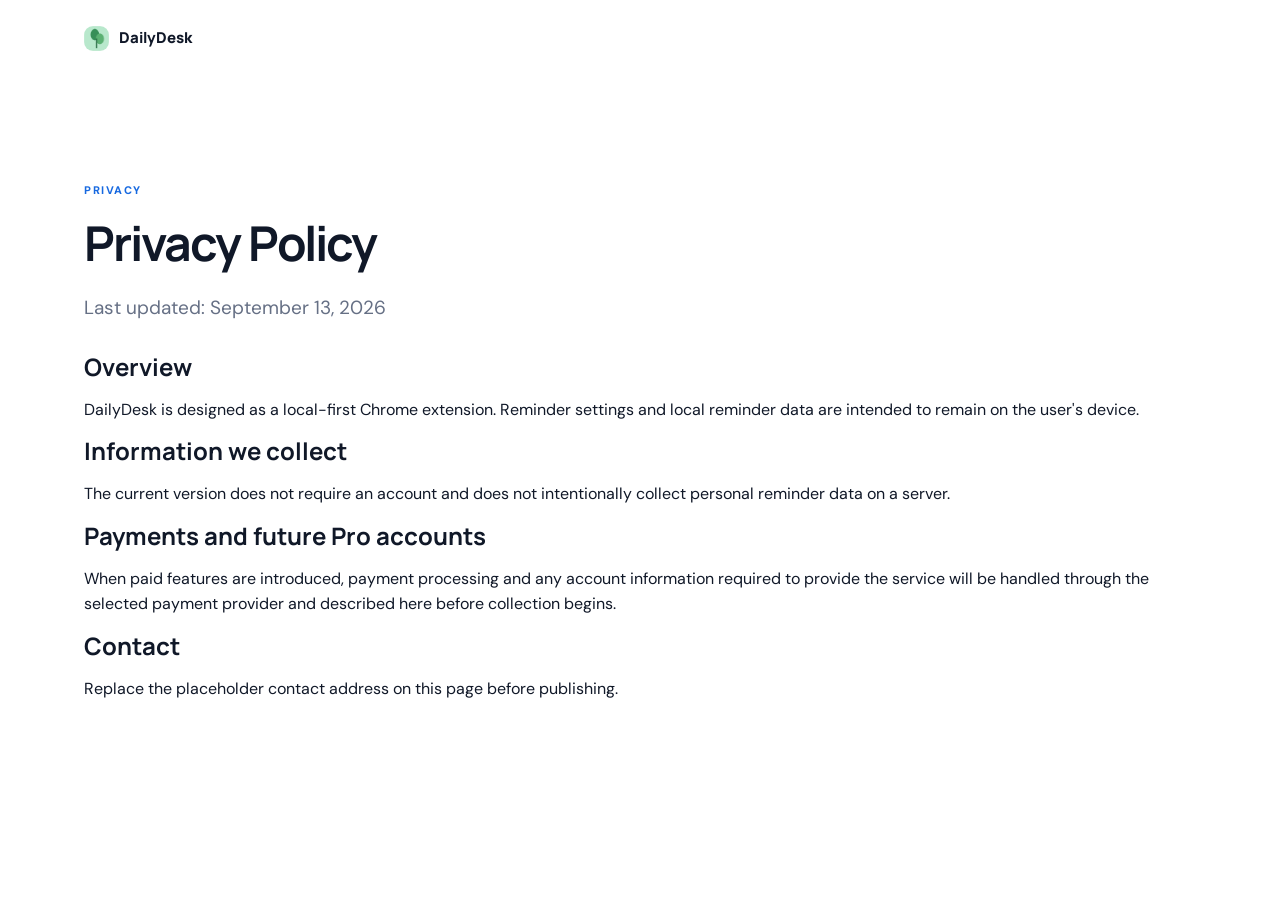
==== privacy.html @ 350eb6e5 "Add files via upload Version 2" ====
<!doctype html>
<html lang="en"><head><meta charset="utf-8"><meta name="viewport" content="width=device-width,initial-scale=1">
<title>DailyDesk — Privacy Policy</title><link rel="stylesheet" href="styles.css"></head>
<body><header class="nav"><a class="brand" href="index.html"><img src="icon128.png" alt="">DailyDesk</a></header>
<main class="section"><span class="eyebrow">PRIVACY</span><h1 style="font-size:48px;margin-top:14px">Privacy Policy</h1>
<p class="lead">Last updated: September 13, 2026</p>
<h2>Overview</h2><p>DailyDesk is designed as a local-first Chrome extension. Reminder settings and local reminder data are intended to remain on the user's device.</p>
<h2>Information we collect</h2><p>The current version does not require an account and does not intentionally collect personal reminder data on a server.</p>
<h2>Payments and future Pro accounts</h2><p>When paid features are introduced, payment processing and any account information required to provide the service will be handled through the selected payment provider and described here before collection begins.</p>
<h2>Contact</h2><p>Replace the placeholder contact address on this page before publishing.</p>
</main></body></html>
---- styles.css ----
@import url('https://fonts.googleapis.com/css2?family=DM+Sans:wght@400;500;600;700&family=Manrope:wght@600;700;800&display=swap');

:root{
  --ink:#101828;--muted:#667085;--line:#e4e7ec;--soft:#f7f9fc;
  --accent:#1769e0;--accent-dark:#0e4fae;--white:#fff;
}
*{box-sizing:border-box}html{scroll-behavior:smooth}
body{margin:0;font-family:"DM Sans",Arial,sans-serif;color:var(--ink);background:#fff;line-height:1.6}
a{text-decoration:none;color:inherit}.nav{height:76px;display:flex;align-items:center;justify-content:space-between;max-width:1160px;margin:auto;padding:0 24px}
.brand{display:flex;align-items:center;gap:10px;font-family:Manrope,Arial,sans-serif;font-weight:800;font-size:20px}.brand img{width:34px;height:34px;border-radius:9px}
nav{display:flex;align-items:center;gap:28px;color:#475467;font-size:14px;font-weight:600}nav a:hover{color:var(--ink)}.nav-cta{padding:10px 16px;border:1px solid var(--line);border-radius:10px;background:#fff}
.hero{max-width:1160px;margin:0 auto;padding:92px 24px 74px;display:grid;grid-template-columns:1.05fr .95fr;gap:70px;align-items:center}
.eyebrow{font-size:11px;letter-spacing:.14em;font-weight:800;color:var(--accent)}
h1,h2,h3{font-family:Manrope,Arial,sans-serif;line-height:1.12;margin:0}h1{font-size:64px;letter-spacing:-.045em;margin-top:15px}h1 span{color:var(--accent)}
.lead{font-size:19px;color:var(--muted);max-width:610px;margin:24px 0 30px}.hero-actions{display:flex;gap:12px;flex-wrap:wrap}.button{display:inline-flex;justify-content:center;align-items:center;padding:13px 21px;border-radius:10px;font-weight:700;font-size:14px;border:1px solid transparent;transition:.2s}
.primary{background:var(--accent);color:#fff}.primary:hover{background:var(--accent-dark);transform:translateY(-1px)}
.secondary{background:#fff;border-color:#d0d5dd}.secondary:hover{background:var(--soft)}
.micro{font-size:12px;color:#98a2b3;margin-top:17px}
.hero-card{background:#f3f7fd;border:1px solid #dbe7f7;border-radius:24px;padding:12px;box-shadow:0 24px 70px rgba(16,24,40,.12)}.window-top{height:28px;display:flex;gap:6px;align-items:center;padding-left:9px}.window-top span{width:7px;height:7px;border-radius:50%;background:#c7d2e2}.mock{background:#fff;border:1px solid #e8eef7;border-radius:17px;padding:30px;min-height:350px}.mock-icon{width:50px;height:50px;border-radius:13px;margin-bottom:22px}.mock-label{font-size:11px;letter-spacing:.13em;font-weight:800;color:#98a2b3}.mock-time{font-family:Manrope;font-size:46px;font-weight:800;letter-spacing:-.04em;margin:3px 0}.mock-text{color:var(--muted)}.mock-progress{height:7px;background:#edf2f7;border-radius:99px;margin:35px 0 18px;overflow:hidden}.mock-progress i{display:block;width:62%;height:100%;background:var(--accent);border-radius:99px}.mock-row{display:flex;justify-content:space-between;border-top:1px solid #eef1f5;padding:13px 0;font-size:13px;color:#667085}.mock-row b{color:#344054}
.trust{border-top:1px solid var(--line);border-bottom:1px solid var(--line);max-width:1160px;margin:auto;padding:23px 24px;display:grid;grid-template-columns:repeat(3,1fr);gap:20px}.trust div{display:flex;flex-direction:column;gap:2px}.trust strong{font-size:14px}.trust span{font-size:12px;color:#98a2b3}
.section{max-width:1160px;margin:auto;padding:100px 24px}.section-heading{max-width:700px}.section-heading h2{font-size:39px;letter-spacing:-.03em;margin:12px 0 15px}.section-heading p{color:var(--muted);font-size:16px}.feature-grid{display:grid;grid-template-columns:repeat(3,1fr);gap:16px;margin-top:42px}.feature-grid article{border:1px solid var(--line);border-radius:16px;padding:25px;background:#fff}.feature-grid article:hover{box-shadow:0 12px 35px rgba(16,24,40,.07)}.feature-icon{width:38px;height:38px;border-radius:10px;background:#eef5ff;color:var(--accent);display:grid;place-items:center;font-weight:800;margin-bottom:20px}.feature-grid h3{font-size:17px;margin-bottom:8px}.feature-grid p{font-size:14px;color:var(--muted);margin:0}
.how{background:var(--soft);max-width:none;padding-left:max(24px,calc((100% - 1112px)/2));padding-right:max(24px,calc((100% - 1112px)/2))}.steps{display:grid;grid-template-columns:repeat(3,1fr);gap:35px;margin-top:42px}.steps span{font-size:12px;font-weight:800;color:var(--accent)}.steps h3{font-size:20px;margin:12px 0 8px}.steps p{color:var(--muted);margin:0;max-width:280px}
.center{text-align:center;margin:auto}.center p{max-width:600px;margin-left:auto;margin-right:auto}.plans{display:grid;grid-template-columns:1fr 1fr;gap:18px;max-width:800px;margin:45px auto 0}.plan{border:1px solid var(--line);border-radius:18px;padding:32px;background:#fff;position:relative}.plan.featured{border:2px solid var(--accent);box-shadow:0 15px 45px rgba(23,105,224,.10)}.popular{position:absolute;right:20px;top:18px;font-size:10px;letter-spacing:.1em;font-weight:800;color:var(--accent)}.plan-name{font-weight:800;font-size:16px}.price{font-family:Manrope;font-size:38px;font-weight:800;letter-spacing:-.03em;margin:10px 0}.price small{font-family:"DM Sans";font-size:13px;font-weight:500;color:var(--muted);letter-spacing:0}.plan>p{font-size:14px;color:var(--muted);min-height:48px}.plan ul{list-style:none;padding:0;margin:24px 0}.plan li{font-size:14px;margin:11px 0}.plan li:before{content:"✓";color:var(--accent);font-weight:800;margin-right:10px}.wide{width:100%}.plan-note{font-size:11px!important;text-align:center;margin:11px 0 0!important;min-height:0!important}
.privacy{padding-top:25px}.privacy-box{background:#101828;color:#fff;border-radius:22px;padding:44px 48px;display:grid;grid-template-columns:.85fr 1.15fr;gap:60px}.privacy-box .eyebrow{color:#9bc1ff}.privacy-box h2{font-size:31px;margin-top:10px}.privacy-box p{color:#c8d0dc;margin:0;font-size:14px}
.final-cta{text-align:center;padding-top:90px;padding-bottom:105px}.final-cta h2{font-size:45px;margin:12px 0}.final-cta p{color:var(--muted);margin-bottom:25px}
footer{border-top:1px solid var(--line);max-width:1160px;margin:auto;padding:25px 24px;display:flex;justify-content:space-between;gap:20px;align-items:center;font-size:11px;color:#98a2b3}.brand{color:var(--ink);font-size:15px}.brand img{width:25px;height:25px}
@media(max-width:800px){nav a:not(.nav-cta){display:none}.hero{grid-template-columns:1fr;padding-top:55px;gap:45px}h1{font-size:47px}.feature-grid,.steps,.plans{grid-template-columns:1fr}.trust{grid-template-columns:1fr}.privacy-box{grid-template-columns:1fr;gap:25px;padding:32px 25px}.section-heading h2{font-size:32px}.final-cta h2{font-size:36px}footer{flex-direction:column;align-items:flex-start}}

.four-plans{grid-template-columns:repeat(4,1fr);max-width:1100px}
.pricing-note{text-align:center;color:#98a2b3;font-size:12px;margin:18px 0 0}
@media(max-width:1000px){.four-plans{grid-template-columns:repeat(2,1fr)}}
@media(max-width:600px){.four-plans{grid-template-columns:1fr}}
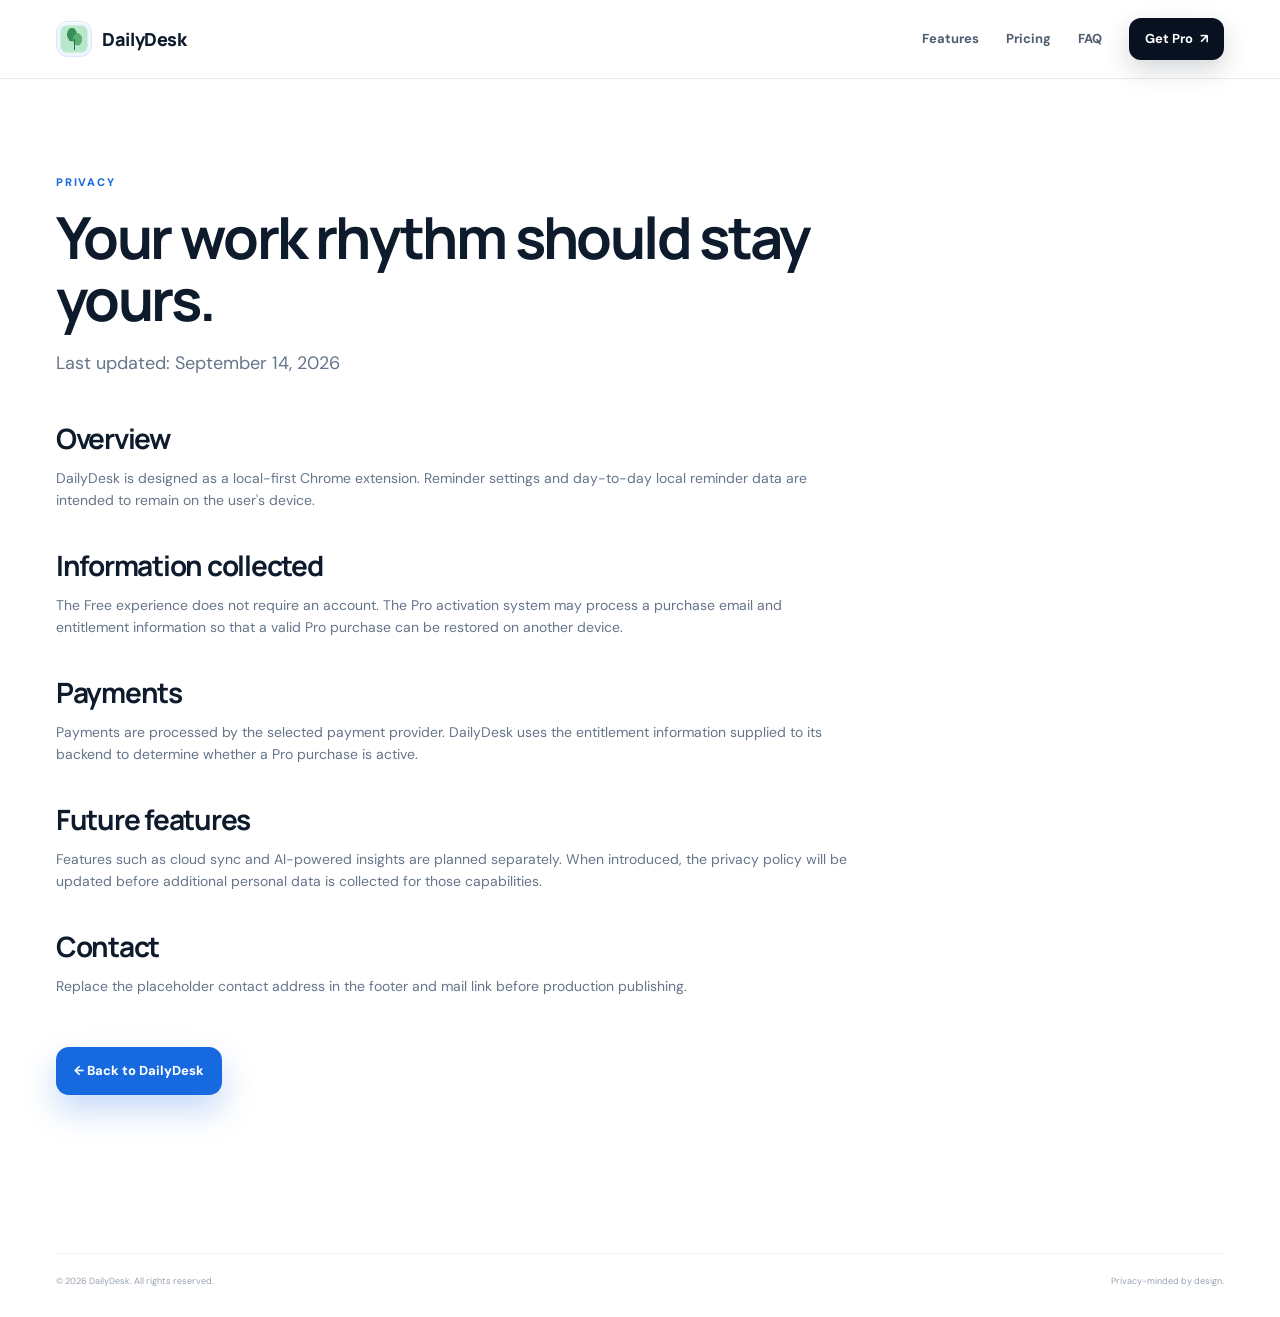
==== commit 1c769010: "Add files via upload Updated content and UI v3" ====
--- a/privacy.html
+++ b/privacy.html
@@ -1,11 +1,49 @@
 <!doctype html>
-<html lang="en"><head><meta charset="utf-8"><meta name="viewport" content="width=device-width,initial-scale=1">
-<title>DailyDesk — Privacy Policy</title><link rel="stylesheet" href="styles.css"></head>
-<body><header class="nav"><a class="brand" href="index.html"><img src="icon128.png" alt="">DailyDesk</a></header>
-<main class="section"><span class="eyebrow">PRIVACY</span><h1 style="font-size:48px;margin-top:14px">Privacy Policy</h1>
-<p class="lead">Last updated: September 13, 2026</p>
-<h2>Overview</h2><p>DailyDesk is designed as a local-first Chrome extension. Reminder settings and local reminder data are intended to remain on the user's device.</p>
-<h2>Information we collect</h2><p>The current version does not require an account and does not intentionally collect personal reminder data on a server.</p>
-<h2>Payments and future Pro accounts</h2><p>When paid features are introduced, payment processing and any account information required to provide the service will be handled through the selected payment provider and described here before collection begins.</p>
-<h2>Contact</h2><p>Replace the placeholder contact address on this page before publishing.</p>
-</main></body></html>+<html lang="en">
+<head>
+  <meta charset="utf-8">
+  <meta name="viewport" content="width=device-width,initial-scale=1">
+  <meta name="theme-color" content="#07111f">
+  <title>DailyDesk — Privacy</title>
+  <link rel="icon" href="icon128.png">
+  <link rel="preconnect" href="https://fonts.googleapis.com">
+  <link rel="preconnect" href="https://fonts.gstatic.com" crossorigin>
+  <link href="https://fonts.googleapis.com/css2?family=DM+Sans:wght@400;500;600;700&family=Manrope:wght@600;700;800&display=swap" rel="stylesheet">
+  <link rel="stylesheet" href="styles.css">
+</head>
+<body>
+  <header class="nav-wrap">
+    <div class="nav">
+      <a class="brand" href="index.html"><span class="brand-mark"><img src="icon48.png" alt=""></span><span>DailyDesk</span></a>
+      <nav class="nav-links" style="display:flex"><a href="index.html#features">Features</a><a href="index.html#pricing">Pricing</a><a href="index.html#faq">FAQ</a><a class="nav-cta" href="index.html#pricing">Get Pro <span>↗</span></a></nav>
+    </div>
+  </header>
+  <main>
+    <section class="section" style="padding-top:95px">
+      <div class="eyebrow">PRIVACY</div>
+      <h1 style="font-size:58px;max-width:800px;margin:14px 0 18px">Your work rhythm should stay yours.</h1>
+      <p class="hero-lead" style="max-width:760px">Last updated: September 14, 2026</p>
+
+      <div style="max-width:800px;margin-top:45px">
+        <h2 style="font-size:28px;margin-bottom:9px">Overview</h2>
+        <p style="color:#66758a;font-size:14px">DailyDesk is designed as a local-first Chrome extension. Reminder settings and day-to-day local reminder data are intended to remain on the user's device.</p>
+
+        <h2 style="font-size:28px;margin:38px 0 9px">Information collected</h2>
+        <p style="color:#66758a;font-size:14px">The Free experience does not require an account. The Pro activation system may process a purchase email and entitlement information so that a valid Pro purchase can be restored on another device.</p>
+
+        <h2 style="font-size:28px;margin:38px 0 9px">Payments</h2>
+        <p style="color:#66758a;font-size:14px">Payments are processed by the selected payment provider. DailyDesk uses the entitlement information supplied to its backend to determine whether a Pro purchase is active.</p>
+
+        <h2 style="font-size:28px;margin:38px 0 9px">Future features</h2>
+        <p style="color:#66758a;font-size:14px">Features such as cloud sync and AI-powered insights are planned separately. When introduced, the privacy policy will be updated before additional personal data is collected for those capabilities.</p>
+
+        <h2 style="font-size:28px;margin:38px 0 9px">Contact</h2>
+        <p style="color:#66758a;font-size:14px">Replace the placeholder contact address in the footer and mail link before production publishing.</p>
+
+        <p style="margin-top:50px"><a class="button button-primary" href="index.html">← Back to DailyDesk</a></p>
+      </div>
+    </section>
+  </main>
+  <footer class="footer"><div class="footer-bottom"><span>© 2026 DailyDesk. All rights reserved.</span><span>Privacy-minded by design.</span></div></footer>
+</body>
+</html>
--- a/styles.css
+++ b/styles.css
@@ -1,32 +1,18 @@
-@import url('https://fonts.googleapis.com/css2?family=DM+Sans:wght@400;500;600;700&family=Manrope:wght@600;700;800&display=swap');
-
 :root{
-  --ink:#101828;--muted:#667085;--line:#e4e7ec;--soft:#f7f9fc;
-  --accent:#1769e0;--accent-dark:#0e4fae;--white:#fff;
-}
-*{box-sizing:border-box}html{scroll-behavior:smooth}
-body{margin:0;font-family:"DM Sans",Arial,sans-serif;color:var(--ink);background:#fff;line-height:1.6}
-a{text-decoration:none;color:inherit}.nav{height:76px;display:flex;align-items:center;justify-content:space-between;max-width:1160px;margin:auto;padding:0 24px}
-.brand{display:flex;align-items:center;gap:10px;font-family:Manrope,Arial,sans-serif;font-weight:800;font-size:20px}.brand img{width:34px;height:34px;border-radius:9px}
-nav{display:flex;align-items:center;gap:28px;color:#475467;font-size:14px;font-weight:600}nav a:hover{color:var(--ink)}.nav-cta{padding:10px 16px;border:1px solid var(--line);border-radius:10px;background:#fff}
-.hero{max-width:1160px;margin:0 auto;padding:92px 24px 74px;display:grid;grid-template-columns:1.05fr .95fr;gap:70px;align-items:center}
-.eyebrow{font-size:11px;letter-spacing:.14em;font-weight:800;color:var(--accent)}
-h1,h2,h3{font-family:Manrope,Arial,sans-serif;line-height:1.12;margin:0}h1{font-size:64px;letter-spacing:-.045em;margin-top:15px}h1 span{color:var(--accent)}
-.lead{font-size:19px;color:var(--muted);max-width:610px;margin:24px 0 30px}.hero-actions{display:flex;gap:12px;flex-wrap:wrap}.button{display:inline-flex;justify-content:center;align-items:center;padding:13px 21px;border-radius:10px;font-weight:700;font-size:14px;border:1px solid transparent;transition:.2s}
-.primary{background:var(--accent);color:#fff}.primary:hover{background:var(--accent-dark);transform:translateY(-1px)}
-.secondary{background:#fff;border-color:#d0d5dd}.secondary:hover{background:var(--soft)}
-.micro{font-size:12px;color:#98a2b3;margin-top:17px}
-.hero-card{background:#f3f7fd;border:1px solid #dbe7f7;border-radius:24px;padding:12px;box-shadow:0 24px 70px rgba(16,24,40,.12)}.window-top{height:28px;display:flex;gap:6px;align-items:center;padding-left:9px}.window-top span{width:7px;height:7px;border-radius:50%;background:#c7d2e2}.mock{background:#fff;border:1px solid #e8eef7;border-radius:17px;padding:30px;min-height:350px}.mock-icon{width:50px;height:50px;border-radius:13px;margin-bottom:22px}.mock-label{font-size:11px;letter-spacing:.13em;font-weight:800;color:#98a2b3}.mock-time{font-family:Manrope;font-size:46px;font-weight:800;letter-spacing:-.04em;margin:3px 0}.mock-text{color:var(--muted)}.mock-progress{height:7px;background:#edf2f7;border-radius:99px;margin:35px 0 18px;overflow:hidden}.mock-progress i{display:block;width:62%;height:100%;background:var(--accent);border-radius:99px}.mock-row{display:flex;justify-content:space-between;border-top:1px solid #eef1f5;padding:13px 0;font-size:13px;color:#667085}.mock-row b{color:#344054}
-.trust{border-top:1px solid var(--line);border-bottom:1px solid var(--line);max-width:1160px;margin:auto;padding:23px 24px;display:grid;grid-template-columns:repeat(3,1fr);gap:20px}.trust div{display:flex;flex-direction:column;gap:2px}.trust strong{font-size:14px}.trust span{font-size:12px;color:#98a2b3}
-.section{max-width:1160px;margin:auto;padding:100px 24px}.section-heading{max-width:700px}.section-heading h2{font-size:39px;letter-spacing:-.03em;margin:12px 0 15px}.section-heading p{color:var(--muted);font-size:16px}.feature-grid{display:grid;grid-template-columns:repeat(3,1fr);gap:16px;margin-top:42px}.feature-grid article{border:1px solid var(--line);border-radius:16px;padding:25px;background:#fff}.feature-grid article:hover{box-shadow:0 12px 35px rgba(16,24,40,.07)}.feature-icon{width:38px;height:38px;border-radius:10px;background:#eef5ff;color:var(--accent);display:grid;place-items:center;font-weight:800;margin-bottom:20px}.feature-grid h3{font-size:17px;margin-bottom:8px}.feature-grid p{font-size:14px;color:var(--muted);margin:0}
-.how{background:var(--soft);max-width:none;padding-left:max(24px,calc((100% - 1112px)/2));padding-right:max(24px,calc((100% - 1112px)/2))}.steps{display:grid;grid-template-columns:repeat(3,1fr);gap:35px;margin-top:42px}.steps span{font-size:12px;font-weight:800;color:var(--accent)}.steps h3{font-size:20px;margin:12px 0 8px}.steps p{color:var(--muted);margin:0;max-width:280px}
-.center{text-align:center;margin:auto}.center p{max-width:600px;margin-left:auto;margin-right:auto}.plans{display:grid;grid-template-columns:1fr 1fr;gap:18px;max-width:800px;margin:45px auto 0}.plan{border:1px solid var(--line);border-radius:18px;padding:32px;background:#fff;position:relative}.plan.featured{border:2px solid var(--accent);box-shadow:0 15px 45px rgba(23,105,224,.10)}.popular{position:absolute;right:20px;top:18px;font-size:10px;letter-spacing:.1em;font-weight:800;color:var(--accent)}.plan-name{font-weight:800;font-size:16px}.price{font-family:Manrope;font-size:38px;font-weight:800;letter-spacing:-.03em;margin:10px 0}.price small{font-family:"DM Sans";font-size:13px;font-weight:500;color:var(--muted);letter-spacing:0}.plan>p{font-size:14px;color:var(--muted);min-height:48px}.plan ul{list-style:none;padding:0;margin:24px 0}.plan li{font-size:14px;margin:11px 0}.plan li:before{content:"✓";color:var(--accent);font-weight:800;margin-right:10px}.wide{width:100%}.plan-note{font-size:11px!important;text-align:center;margin:11px 0 0!important;min-height:0!important}
-.privacy{padding-top:25px}.privacy-box{background:#101828;color:#fff;border-radius:22px;padding:44px 48px;display:grid;grid-template-columns:.85fr 1.15fr;gap:60px}.privacy-box .eyebrow{color:#9bc1ff}.privacy-box h2{font-size:31px;margin-top:10px}.privacy-box p{color:#c8d0dc;margin:0;font-size:14px}
-.final-cta{text-align:center;padding-top:90px;padding-bottom:105px}.final-cta h2{font-size:45px;margin:12px 0}.final-cta p{color:var(--muted);margin-bottom:25px}
-footer{border-top:1px solid var(--line);max-width:1160px;margin:auto;padding:25px 24px;display:flex;justify-content:space-between;gap:20px;align-items:center;font-size:11px;color:#98a2b3}.brand{color:var(--ink);font-size:15px}.brand img{width:25px;height:25px}
-@media(max-width:800px){nav a:not(.nav-cta){display:none}.hero{grid-template-columns:1fr;padding-top:55px;gap:45px}h1{font-size:47px}.feature-grid,.steps,.plans{grid-template-columns:1fr}.trust{grid-template-columns:1fr}.privacy-box{grid-template-columns:1fr;gap:25px;padding:32px 25px}.section-heading h2{font-size:32px}.final-cta h2{font-size:36px}footer{flex-direction:column;align-items:flex-start}}
-
-.four-plans{grid-template-columns:repeat(4,1fr);max-width:1100px}
-.pricing-note{text-align:center;color:#98a2b3;font-size:12px;margin:18px 0 0}
-@media(max-width:1000px){.four-plans{grid-template-columns:repeat(2,1fr)}}
-@media(max-width:600px){.four-plans{grid-template-columns:1fr}}
+  --navy:#07111f;--navy-2:#0a182a;--ink:#0d1b2d;--muted:#66758a;--muted-2:#8a98aa;--line:#e3e9f2;--surface:#f6f9fd;--blue:#4b8dff;--blue-2:#1769e0;--mint:#55d5b5;--violet:#8e7cff;--amber:#f5b557;--white:#fff;--shadow:0 30px 80px rgba(22,46,81,.14);--radius:22px}
+*{box-sizing:border-box}html{scroll-behavior:smooth}body{margin:0;font-family:"DM Sans",Arial,sans-serif;color:var(--ink);background:#fff;line-height:1.6;overflow-x:hidden}a{text-decoration:none;color:inherit}button{font:inherit}::selection{background:#dceaff;color:#0d1b2d}
+.nav-wrap{position:sticky;top:0;z-index:100;background:rgba(255,255,255,.86);backdrop-filter:blur(18px);border-bottom:1px solid rgba(227,233,242,.85)}.nav{height:78px;max-width:1220px;margin:auto;padding:0 26px;display:flex;align-items:center;justify-content:space-between}.brand{display:flex;align-items:center;gap:10px;font-family:Manrope,Arial,sans-serif;font-weight:800;font-size:18px;letter-spacing:-.02em}.brand-mark{width:36px;height:36px;border-radius:11px;display:grid;place-items:center;background:#eef5ff;border:1px solid #dce8f9;box-shadow:inset 0 1px 0 rgba(255,255,255,.9)}.brand-mark img{width:28px;height:28px;border-radius:8px}.nav-links{display:flex;align-items:center;gap:27px;color:#4f5d70;font-size:13px;font-weight:700}.nav-links a{transition:color .2s ease}.nav-links a:hover{color:var(--ink)}.nav-cta{padding:11px 16px;background:var(--navy);color:#fff!important;border-radius:12px;box-shadow:0 10px 26px rgba(7,17,31,.17)}.nav-cta span{margin-left:4px}.menu-toggle{display:none;border:0;background:transparent;padding:8px}.menu-toggle span{display:block;width:22px;height:2px;background:var(--ink);margin:4px 0;border-radius:2px}
+.hero{position:relative;max-width:1220px;margin:auto;min-height:760px;display:grid;grid-template-columns:1fr 1fr;gap:58px;align-items:center;padding:82px 26px 80px;isolation:isolate}.hero-glow{position:absolute;filter:blur(10px);pointer-events:none;z-index:-1}.glow-a{width:500px;height:500px;right:-160px;top:30px;background:radial-gradient(circle,rgba(93,148,255,.16),rgba(93,148,255,0) 68%)}.glow-b{width:360px;height:360px;left:-120px;bottom:20px;background:radial-gradient(circle,rgba(90,219,190,.11),rgba(90,219,190,0) 70%)}.eyebrow{font-size:11px;letter-spacing:.16em;font-weight:800;color:var(--blue-2)}.eyebrow.light{color:#b6d3ff}.eyebrow-pill{display:inline-flex;align-items:center;gap:8px;padding:8px 12px;border:1px solid #dce7f7;background:#f8fbff;color:#5a6c84;border-radius:999px;font-size:10px;font-weight:800;letter-spacing:.1em;box-shadow:0 7px 24px rgba(25,66,120,.06)}.pulse-dot{width:7px;height:7px;border-radius:50%;background:#42c7a5;box-shadow:0 0 0 5px rgba(66,199,165,.12)}h1,h2,h3{font-family:Manrope,Arial,sans-serif;line-height:1.08;letter-spacing:-.045em;margin:0}h1{font-size:68px;margin:22px 0 22px;max-width:670px}h1 span{color:var(--blue-2)}.hero-lead{font-size:18px;max-width:630px;color:var(--muted);margin:0 0 30px}.hero-actions{display:flex;gap:12px;flex-wrap:wrap}.button{display:inline-flex;align-items:center;justify-content:center;gap:7px;min-height:48px;padding:0 18px;border-radius:13px;font-size:13px;font-weight:800;transition:transform .2s ease,box-shadow .2s ease,background .2s ease}.button:hover{transform:translateY(-2px)}.button-primary{background:var(--blue-2);color:#fff;box-shadow:0 15px 32px rgba(23,105,224,.25)}.button-primary:hover{background:#0f58c5;box-shadow:0 18px 36px rgba(23,105,224,.3)}.button-ghost{background:#fff;border:1px solid #d7e0eb;color:#334459}.button-ghost:hover{background:#f7faff}.button-outline{background:#fff;border:1px solid #ccd8e7;color:#21324a}.button-white{background:#fff;color:#0d1b2d;box-shadow:0 18px 35px rgba(0,0,0,.16)}.button-dark-ghost{background:rgba(255,255,255,.08);border:1px solid rgba(255,255,255,.18);color:#fff}.wide{width:100%}.hero-proof{display:flex;align-items:center;gap:18px;margin-top:29px;color:#708096}.hero-proof div{display:flex;flex-direction:column;gap:1px}.hero-proof strong{font-size:11px;color:#23344c}.hero-proof span{font-size:10px}.hero-proof i{width:1px;height:28px;background:#dce4ef}
+.hero-visual{position:relative;min-height:560px;display:grid;place-items:center}.visual-orbit{position:absolute;border:1px solid rgba(91,141,224,.17);border-radius:50%}.orbit-1{width:490px;height:490px}.orbit-2{width:620px;height:620px;border-color:rgba(91,141,224,.08)}.app-window{position:relative;width:min(100%,535px);background:rgba(255,255,255,.82);border:1px solid #d9e5f3;border-radius:27px;box-shadow:0 34px 90px rgba(30,65,110,.18),0 1px 0 rgba(255,255,255,.9) inset;backdrop-filter:blur(10px);overflow:hidden;transform:perspective(1200px) rotateY(-7deg) rotateX(2deg)}.app-topbar{height:48px;display:flex;align-items:center;justify-content:space-between;padding:0 17px;background:#f4f8fc;border-bottom:1px solid #e2eaf4}.window-dots{display:flex;gap:6px}.window-dots span{width:7px;height:7px;border-radius:50%;background:#cbd7e5}.topbar-label{font-size:9px;font-weight:800;letter-spacing:.17em;color:#7f8da0}.topbar-actions{display:flex;gap:5px}.topbar-actions span{width:12px;height:12px;border:1px solid #bdcad8;border-radius:4px}.app-body{padding:24px}.app-heading-row{display:flex;justify-content:space-between;align-items:flex-start;gap:12px}.tiny-label{font-size:9px;letter-spacing:.14em;color:#98a4b3;font-weight:800}.app-title{font-family:Manrope;font-size:20px;font-weight:800;letter-spacing:-.03em;margin-top:5px}.status-chip{padding:7px 10px;border-radius:999px;background:#effaf7;color:#2d8f77;font-size:9px;font-weight:800}.status-chip span{display:inline-block;width:6px;height:6px;border-radius:50%;background:#3cc59c;margin-right:5px}.next-break-card{display:flex;justify-content:space-between;align-items:center;gap:16px;margin-top:20px;padding:20px;border-radius:21px;background:linear-gradient(135deg,#f8fbff,#eef5ff);border:1px solid #dce8f8}.timer{font-family:Manrope;font-size:52px;line-height:1;letter-spacing:-.05em;font-weight:800;margin-top:5px}.timer span{font-family:"DM Sans";font-size:12px;color:#8090a5;font-weight:700;margin-left:6px;letter-spacing:0}.next-card-copy p{margin:8px 0 0;font-size:12px;color:#64748a}.ring{width:94px;height:94px;border-radius:50%;display:grid;place-items:center;background:conic-gradient(var(--blue-2) 0 62%,#dbe7f6 62% 100%);position:relative}.ring:after{content:"";position:absolute;inset:8px;background:#f4f8fe;border-radius:50%}.ring-core{position:relative;z-index:1;font-size:16px;font-weight:800;color:#29426b}.mini-grid{display:grid;grid-template-columns:1fr 1fr;gap:10px;margin-top:12px}.mini-card{display:flex;align-items:center;gap:9px;padding:12px;border:1px solid #e0e7f0;border-radius:15px;background:#fff}.mini-card>div:nth-child(2){display:flex;flex-direction:column;min-width:0}.mini-card strong{font-size:11px}.mini-card span{font-size:9px;color:#8b98a9}.mini-card b{margin-left:auto;font-size:8px;color:#73849b}.mini-icon{width:28px;height:28px;border-radius:9px;display:grid;place-items:center;font-size:13px;font-weight:800}.move{background:#edf5ff;color:#4c83de}.eyes{background:#eefbf7;color:#43b895}.water{background:#eff8ff;color:#42a1da}.wellness{background:#f3f0ff;color:#8a77e9}.activity-row{margin-top:15px;border-top:1px solid #edf1f6;padding-top:16px;display:flex;align-items:center;justify-content:space-between;gap:15px}.activity-label{font-size:9px;font-weight:800;color:#7c8b9e;white-space:nowrap}.activity-dot{display:inline-block;width:6px;height:6px;border-radius:50%;background:#4f8ef3;margin-right:5px}.activity-bars{height:52px;display:flex;align-items:flex-end;gap:5px;flex:1;justify-content:flex-end}.activity-bars span{display:block;width:9%;border-radius:5px 5px 2px 2px;background:linear-gradient(to top,#4f8ef3,#8db5ff)}.float-card{position:absolute;display:flex;align-items:center;gap:9px;background:rgba(255,255,255,.92);border:1px solid #dfe7f1;border-radius:14px;padding:10px 12px;box-shadow:0 18px 40px rgba(25,57,98,.14);backdrop-filter:blur(10px)}.float-card strong{display:block;font-size:10px}.float-card small{display:block;color:#8996a7;font-size:9px;margin-top:1px}.float-icon{display:grid;place-items:center;width:28px;height:28px;border-radius:9px;background:#eaf9f3;color:#2eaf88;font-weight:800}.float-icon.purple{background:#f0edff;color:#8372e9}.float-card-a{left:-10px;bottom:85px}.float-card-b{right:-14px;top:90px}
+.signal-strip{max-width:1220px;margin:-3px auto 0;padding:20px 26px;border-top:1px solid #e6edf5;border-bottom:1px solid #e6edf5;display:grid;grid-template-columns:repeat(3,1fr);gap:20px}.signal-item{display:flex;gap:10px;align-items:center}.signal-icon{width:35px;height:35px;display:grid;place-items:center;border-radius:11px;background:#f3f7fc;color:#54759d;font-weight:800}.signal-item strong{display:block;font-size:11px}.signal-item span{display:block;font-size:9px;color:#8c98a8}
+.section{max-width:1220px;margin:auto;padding:112px 26px}.section-light{background:#fff}.section-heading{max-width:720px}.section-heading.center{text-align:center;margin-left:auto;margin-right:auto}.section-heading h2,.comparison-head h2,.pro-header h2{font-size:45px;margin:10px 0 15px}.section-heading p,.comparison-head p,.pro-header>p{font-size:15px;color:var(--muted);margin:0}.feature-grid{display:grid;grid-template-columns:repeat(3,1fr);gap:16px;margin-top:42px}.feature-card{min-height:282px;padding:25px;border:1px solid var(--line);border-radius:21px;background:linear-gradient(180deg,#fff,#fbfdff);box-shadow:0 8px 25px rgba(30,60,100,.04);position:relative;overflow:hidden;opacity:0;transform:translateY(16px);transition:opacity .6s ease,transform .6s ease,box-shadow .2s ease,border-color .2s ease}.feature-card.in-view,.step-card.in-view,.matrix-item.in-view,.price-card.in-view,.signal-item.in-view,.faq-grid details.in-view{opacity:1;transform:none}.feature-card:hover{box-shadow:0 17px 45px rgba(30,60,100,.09);border-color:#d8e2ef}.feature-number{position:absolute;right:20px;top:19px;font-size:10px;font-weight:800;color:#b5c0ce}.feature-icon-box{width:43px;height:43px;border-radius:13px;display:grid;place-items:center;font-weight:800;font-size:17px;margin-bottom:22px}.feature-icon-box.blue{background:#eef5ff;color:#4e83de}.feature-icon-box.mint{background:#edfbf7;color:#37ab89}.feature-icon-box.aqua{background:#eef8ff;color:#3e9bd2}.feature-icon-box.violet{background:#f2efff;color:#8470e7}.feature-icon-box.amber{background:#fff7e9;color:#d6912e}.feature-icon-box.pink{background:#fff0f5;color:#d35f8f}.feature-card h3{font-size:18px;margin-bottom:9px}.feature-card p{font-size:12px;color:#728095;max-width:330px;margin:0}.feature-preview,.schedule-chip,.pause-preview,.todo-preview{margin-top:22px}.feature-preview{padding:13px;border-radius:14px;background:#f7faff;border:1px solid #e6eef8;display:flex;flex-direction:column}.preview-label{font-size:8px;color:#9aa6b5;font-weight:800;letter-spacing:.12em}.feature-preview strong{font-size:15px;margin-top:3px}.feature-preview em{font-style:normal;font-size:9px;color:#7c8ca1;margin-top:2px}.feature-line{display:flex;gap:7px;align-items:flex-end;margin-top:26px;height:47px}.feature-line span{width:19%;background:linear-gradient(to top,#9bc0ff,#e8f1ff);border-radius:5px;height:37%;}.feature-line span:nth-child(2){height:74%}.feature-line span:nth-child(3){height:52%}.feature-line span:nth-child(4){height:90%}.water-bars{display:flex;align-items:flex-end;gap:5px;height:52px;margin-top:22px}.water-bars span{display:block;width:13%;height:70%;border-radius:5px;background:#7bb8df}.water-bars span:nth-child(2){height:46%}.water-bars span:nth-child(3){height:82%}.water-bars span:nth-child(4){height:65%}.water-bars span:nth-child(5){height:92%}.water-bars .muted{height:35%;background:#dbeaf4}.schedule-chip{display:grid;grid-template-columns:1fr auto;gap:7px;padding:10px 12px;border-radius:14px;background:#f8f7ff;border:1px solid #e7e1ff;font-size:9px}.schedule-chip span{color:#8f95a8}.schedule-chip b{font-size:9px;color:#685ac4}.pause-preview{display:flex;align-items:center;gap:8px;font-size:10px}.pause-preview small{margin-left:auto;color:#9aa6b6}.toggle{width:35px;height:20px;border-radius:999px;background:#dce6f2;padding:2px}.toggle.on{background:#4d8df0}.toggle span{display:block;width:16px;height:16px;border-radius:50%;background:#fff;box-shadow:0 1px 4px rgba(0,0,0,.14);transform:translateX(15px)}.todo-preview{display:flex;align-items:center;gap:8px;border:1px solid #edf0f5;border-radius:13px;padding:10px;background:#fafbfd;font-size:10px}.todo-preview span:first-child{width:19px;height:19px;border-radius:6px;background:#eaf8f2;color:#2fab88;display:grid;place-items:center;font-weight:800}.todo-preview span:last-child{margin-left:auto;color:#98a4b3}.feature-card-large{grid-column:span 2}
+.wellness-section{padding-top:34px}.wellness-panel{border-radius:30px;background:linear-gradient(135deg,#07111f 0%,#0c1b2d 50%,#14233a 100%);color:#fff;overflow:hidden;display:grid;grid-template-columns:1.08fr .92fr;min-height:650px;position:relative;box-shadow:0 35px 90px rgba(6,20,40,.22)}.wellness-panel:before{content:"";position:absolute;inset:0;background:radial-gradient(circle at 75% 45%,rgba(73,136,255,.22),transparent 36%),radial-gradient(circle at 90% 10%,rgba(100,78,255,.14),transparent 22%)}.wellness-copy{padding:72px 64px;position:relative;z-index:1}.wellness-copy h2{font-size:51px;margin:13px 0 18px}.wellness-copy h2 span{color:#7db2ff}.wellness-copy>p{color:#b4c1d3;max-width:520px;font-size:15px}.wellness-list{margin-top:31px;display:grid;grid-template-columns:1fr 1fr;gap:15px}.wellness-list>div{padding:15px;border:1px solid rgba(255,255,255,.09);background:rgba(255,255,255,.045);border-radius:15px;display:grid;grid-template-columns:33px 1fr;column-gap:8px}.wellness-list span{font-size:9px;color:#7fa9e9;font-weight:800;grid-row:span 2;padding-top:2px}.wellness-list strong{font-size:11px}.wellness-list small{font-size:9px;color:#8595aa;line-height:1.35}.text-link{display:inline-flex;align-items:center;gap:7px;color:#dce9fb;margin-top:26px;font-size:11px;font-weight:800}.wellness-visual{position:relative;min-height:650px;display:grid;place-items:center}.wellness-glow{position:absolute;width:480px;height:480px;border-radius:50%;background:radial-gradient(circle,rgba(65,144,255,.24),rgba(65,144,255,0) 67%);filter:blur(8px)}.wellness-phone{width:280px;height:530px;border-radius:38px;background:linear-gradient(180deg,#f6fbff,#edf4fb);border:7px solid rgba(255,255,255,.22);box-shadow:0 36px 80px rgba(0,0,0,.32);position:relative;padding:30px 18px 17px;color:#10223b}.phone-notch{position:absolute;top:8px;left:50%;transform:translateX(-50%);width:90px;height:17px;background:#0b1625;border-radius:0 0 12px 12px}.phone-top{display:flex;justify-content:space-between;font-size:8px;font-weight:800;color:#7c8ca1;margin:2px 3px 16px}.wellness-card-main{background:#fff;border:1px solid #dfe8f1;border-radius:22px;padding:21px 18px;text-align:center;box-shadow:0 20px 35px rgba(28,57,92,.09)}.wellness-badge{display:inline-flex;padding:6px 9px;border-radius:999px;background:#f1efff;color:#7562da;font-size:8px;font-weight:800;letter-spacing:.1em}.wellness-card-main h3{font-size:23px;line-height:1.12;margin:18px 0 10px;letter-spacing:-.03em}.wellness-card-main p{font-size:9px;color:#738299;margin:0 auto;max-width:195px}.breath-orbit{width:123px;height:123px;border-radius:50%;margin:19px auto;display:grid;place-items:center;position:relative;background:radial-gradient(circle,rgba(137,122,255,.18),rgba(137,122,255,.04) 56%,rgba(137,122,255,.0) 57%)}.breath-orbit:before,.breath-orbit:after{content:"";position:absolute;border-radius:50%;border:1px solid rgba(123,103,241,.25);inset:13px}.breath-orbit:after{inset:28px}.breath-orbit span{width:40px;height:40px;border-radius:50%;background:linear-gradient(145deg,#998bff,#6e5de0);box-shadow:0 10px 25px rgba(112,94,224,.28)}.breath-orbit b{position:absolute;bottom:8px;font-size:8px;color:#7e70d2;letter-spacing:.08em}.wellness-card-main button{width:100%;border:0;background:#0d1b2d;color:#fff;border-radius:12px;height:38px;font-weight:800;font-size:10px}.phone-status{margin-top:14px;display:flex;align-items:center;gap:7px;justify-content:center;color:#6c7c92;font-size:8px}.phone-status span{width:6px;height:6px;background:#4bc8a5;border-radius:50%}.wellness-chip{position:absolute;display:flex;align-items:center;gap:7px;background:rgba(255,255,255,.94);border:1px solid #d8e2ee;color:#27384e;border-radius:14px;padding:10px 12px;box-shadow:0 17px 36px rgba(0,0,0,.16);font-size:9px;font-weight:800}.wellness-chip span{width:24px;height:24px;border-radius:8px;display:grid;place-items:center;background:#edf4ff;color:#4d8cf0}.chip-top{top:150px;right:34px}.chip-bottom{bottom:135px;left:28px}.chip-bottom span{background:#effaf5;color:#32ad83}
+.how-section{padding-top:110px}.steps-grid{display:grid;grid-template-columns:repeat(3,1fr);gap:0;margin-top:50px;border-top:1px solid var(--line);border-bottom:1px solid var(--line)}.step-card{padding:38px 28px 46px;position:relative;opacity:0;transform:translateY(16px);transition:opacity .6s ease,transform .6s ease}.step-card+.step-card{border-left:1px solid var(--line)}.step-index{font-size:10px;color:var(--blue-2);font-weight:800;letter-spacing:.13em}.step-card h3{font-size:22px;margin:14px 0 10px}.step-card p{font-size:13px;color:#718096;max-width:320px;margin:0}.step-line{width:42px;height:2px;background:#dfeaf9;margin-top:25px}
+.pro-section{padding-top:84px}.pro-header{display:flex;justify-content:space-between;gap:50px;align-items:flex-end}.pro-header h2 span{color:var(--blue-2)}.pro-header>p{max-width:460px;padding-bottom:4px}.pro-feature-matrix{margin-top:40px;border-top:1px solid var(--line);display:grid;grid-template-columns:1fr 1fr}.matrix-item{padding:22px 4px;border-bottom:1px solid var(--line);display:flex;gap:13px;opacity:0;transform:translateY(10px);transition:opacity .6s ease,transform .6s ease}.matrix-item:nth-child(odd){border-right:1px solid var(--line);padding-right:28px}.matrix-item:nth-child(even){padding-left:28px}.matrix-item>span{width:32px;height:32px;border-radius:10px;background:#eef5ff;color:#4e86df;display:grid;place-items:center;font-size:11px;font-weight:800;flex:none}.matrix-item strong{display:block;font-size:12px}.matrix-item small{display:block;color:#8290a2;font-size:10px;margin-top:2px}
+.pricing-section{background:#f7fafd;max-width:none;padding-left:max(26px,calc((100% - 1168px)/2));padding-right:max(26px,calc((100% - 1168px)/2))}.pricing-grid{display:grid;grid-template-columns:repeat(4,1fr);gap:14px;margin-top:44px}.price-card{background:#fff;border:1px solid #dfe6ef;border-radius:22px;padding:28px 24px;position:relative;box-shadow:0 10px 30px rgba(29,57,93,.04);opacity:0;transform:translateY(15px);transition:opacity .6s ease,transform .6s ease,box-shadow .2s ease,border-color .2s ease}.price-card:hover{box-shadow:0 22px 50px rgba(29,57,93,.09);border-color:#cfdaea}.price-card-featured{border:2px solid #4a88ee;box-shadow:0 20px 50px rgba(74,136,238,.14)}.featured-ribbon{position:absolute;right:18px;top:17px;font-size:8px;letter-spacing:.1em;color:#4d83df;font-weight:800}.plan-tag{display:inline-flex;padding:6px 8px;border-radius:999px;background:#f4f7fb;color:#7e8ca0;font-size:8px;letter-spacing:.1em;font-weight:800}.plan-name{font-family:Manrope;font-size:17px;font-weight:800;margin-top:12px}.price{display:flex;align-items:baseline;gap:6px;margin:12px 0}.price strong{font-family:Manrope;font-size:38px;letter-spacing:-.05em}.price span{font-size:10px;color:#8a97a8}.price-card>p{font-size:11px;color:#758397;min-height:50px}.price-card ul{list-style:none;padding:0;margin:18px 0 23px}.price-card li{font-size:10px;margin:9px 0;color:#46566d}.price-card li:before{content:"✓";color:#4b8ce7;font-weight:800;margin-right:8px}.pricing-footnote{margin-top:20px;text-align:center;color:#8190a3;font-size:9px}.pricing-footnote span{color:#4c90eb;font-weight:800;margin:0 3px}
+.comparison-section{padding-top:95px}.comparison-head{display:flex;justify-content:space-between;gap:50px;align-items:flex-end}.comparison-head p{max-width:460px}.comparison-table{margin-top:36px;border:1px solid var(--line);border-radius:18px;overflow:hidden}.comparison-row{display:grid;grid-template-columns:1.8fr .55fr .55fr;padding:15px 18px;border-top:1px solid var(--line);font-size:11px;align-items:center}.comparison-row:first-child{border-top:0}.comparison-row span:nth-child(2),.comparison-row span:nth-child(3){text-align:center;color:#718195}.comparison-header{background:#f7fafe;font-weight:800;color:#22354e}.comparison-header span:nth-child(3){color:var(--blue-2)}.comparison-row span:nth-child(3){color:#317bdc;font-weight:700}
+.faq-section{padding-top:84px}.faq-grid{display:grid;grid-template-columns:1fr 1fr;gap:10px;margin-top:38px}.faq-grid details{border:1px solid var(--line);border-radius:16px;padding:17px 18px;background:#fff;opacity:0;transform:translateY(10px);transition:opacity .6s ease,transform .6s ease}.faq-grid summary{cursor:pointer;list-style:none;font-size:12px;font-weight:800;color:#24364d;display:flex;justify-content:space-between;align-items:center}.faq-grid summary::-webkit-details-marker{display:none}.faq-grid summary:after{content:"+";font-size:16px;color:#91a0b2}.faq-grid details[open] summary:after{content:"−"}.faq-grid p{margin:10px 0 0;font-size:11px;color:#748398;max-width:560px}
+.final-cta{padding-top:55px;padding-bottom:95px}.final-cta-card{position:relative;overflow:hidden;text-align:center;border-radius:30px;background:linear-gradient(135deg,#0a1728,#0d2340 62%,#142a4e);color:#fff;padding:80px 30px;box-shadow:0 35px 90px rgba(8,28,55,.23)}.cta-glow{position:absolute;width:520px;height:300px;left:50%;top:-120px;transform:translateX(-50%);background:radial-gradient(circle,rgba(86,146,255,.30),rgba(86,146,255,0) 69%);filter:blur(8px)}.final-cta-card h2{font-size:52px;margin:14px 0 14px;position:relative}.final-cta-card p{color:#b7c5d7;font-size:15px;margin:0 0 25px;position:relative}.center-actions{justify-content:center;position:relative}.cta-meta{margin-top:25px;display:flex;justify-content:center;gap:14px;color:#8fa2ba;font-size:9px}.cta-meta i{width:3px;height:3px;background:#6f86a3;border-radius:50%;align-self:center}
+.footer{max-width:1220px;margin:auto;padding:0 26px 28px}.footer-main{border-top:1px solid var(--line);padding-top:29px;display:flex;justify-content:space-between;gap:35px}.footer-brand .brand{font-size:16px}.footer-brand p{font-size:10px;color:#8c99aa;margin:9px 0 0}.footer-links{display:flex;gap:70px}.footer-links div{display:flex;flex-direction:column;gap:7px;min-width:105px}.footer-links strong{font-size:10px;color:#2a3c53;margin-bottom:3px}.footer-links a{font-size:10px;color:#7d8a9c}.footer-bottom{margin-top:30px;padding-top:20px;border-top:1px solid #eef2f7;display:flex;justify-content:space-between;gap:20px;font-size:9px;color:#97a2b0}
+@media(max-width:1050px){.hero{grid-template-columns:1fr;min-height:auto;padding-top:65px}.hero-copy{max-width:760px}.hero-visual{margin-top:10px}.pricing-grid{grid-template-columns:1fr 1fr}.wellness-panel{grid-template-columns:1fr}.wellness-visual{min-height:580px}.wellness-copy{padding-bottom:50px}.pro-header,.comparison-head{flex-direction:column;align-items:flex-start}.feature-grid{grid-template-columns:1fr 1fr}.feature-card-large{grid-column:auto}.float-card-a{left:7%}.float-card-b{right:6%}}
+@media(max-width:760px){.nav{height:70px}.nav-links{position:absolute;top:70px;left:12px;right:12px;background:rgba(255,255,255,.98);border:1px solid var(--line);border-radius:16px;padding:13px;display:none;flex-direction:column;align-items:stretch;gap:2px;box-shadow:0 20px 40px rgba(22,46,81,.12)}.nav-links.open{display:flex}.nav-links a{padding:10px 11px}.nav-cta{text-align:center;margin-top:5px}.menu-toggle{display:block}.hero{padding:48px 19px 54px}.hero-proof{display:grid;grid-template-columns:1fr;gap:9px}.hero-proof i{display:none}h1{font-size:46px}.hero-lead{font-size:16px}.hero-visual{min-height:475px}.app-window{width:96%;transform:none}.float-card{transform:scale(.88)}.float-card-a{left:-1%;bottom:46px}.float-card-b{right:-2%;top:58px}.orbit-1{width:390px;height:390px}.orbit-2{width:450px;height:450px}.signal-strip{grid-template-columns:1fr;padding:19px}.section{padding:82px 19px}.section-heading h2,.comparison-head h2,.pro-header h2{font-size:35px}.feature-grid,.faq-grid{grid-template-columns:1fr}.wellness-copy{padding:51px 30px 15px}.wellness-copy h2{font-size:40px}.wellness-list{grid-template-columns:1fr}.wellness-visual{min-height:530px}.chip-top{right:7%;top:85px}.chip-bottom{left:7%;bottom:74px}.steps-grid{grid-template-columns:1fr}.step-card+.step-card{border-left:0;border-top:1px solid var(--line)}.pro-feature-matrix{grid-template-columns:1fr}.matrix-item:nth-child(odd){border-right:0;padding-right:4px}.matrix-item:nth-child(even){padding-left:4px}.pricing-grid{grid-template-columns:1fr}.comparison-row{grid-template-columns:1.5fr .5fr .5fr;font-size:10px}.comparison-row span:first-child{padding-right:12px}.final-cta-card{padding:62px 22px}.final-cta-card h2{font-size:39px}.footer-main{flex-direction:column}.footer-links{gap:35px;flex-wrap:wrap}.footer-bottom{flex-direction:column}.pricing-section{padding-left:19px;padding-right:19px}}
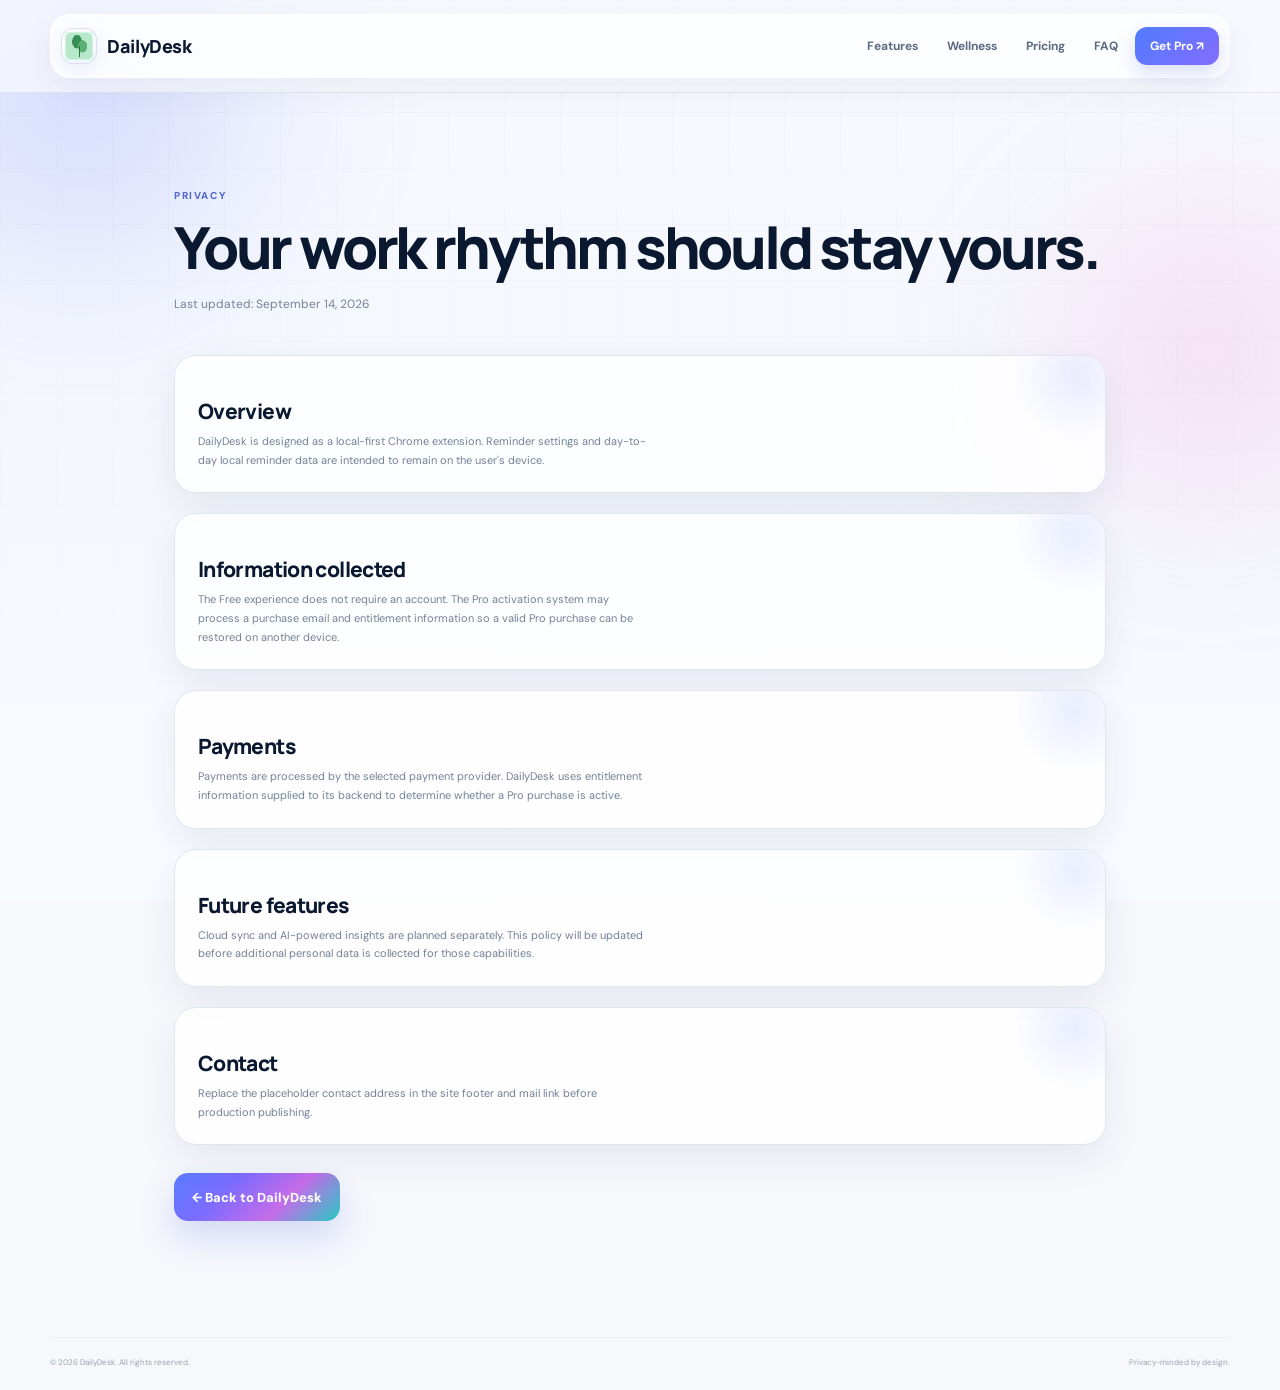
==== commit 5cf4ba7c: "Add files via upload Updated version with bugs" ====
--- a/privacy.html
+++ b/privacy.html
@@ -3,7 +3,7 @@
 <head>
   <meta charset="utf-8">
   <meta name="viewport" content="width=device-width,initial-scale=1">
-  <meta name="theme-color" content="#07111f">
+  <meta name="theme-color" content="#0c1630">
   <title>DailyDesk — Privacy</title>
   <link rel="icon" href="icon128.png">
   <link rel="preconnect" href="https://fonts.googleapis.com">
@@ -12,38 +12,23 @@
   <link rel="stylesheet" href="styles.css">
 </head>
 <body>
-  <header class="nav-wrap">
-    <div class="nav">
-      <a class="brand" href="index.html"><span class="brand-mark"><img src="icon48.png" alt=""></span><span>DailyDesk</span></a>
-      <nav class="nav-links" style="display:flex"><a href="index.html#features">Features</a><a href="index.html#pricing">Pricing</a><a href="index.html#faq">FAQ</a><a class="nav-cta" href="index.html#pricing">Get Pro <span>↗</span></a></nav>
-    </div>
-  </header>
+  <div class="page-bg" aria-hidden="true"><span class="blob blob-a"></span><span class="blob blob-b"></span><span class="grid-glow"></span></div>
+  <header class="site-header"><div class="nav-shell"><a class="brand" href="index.html"><span class="brand-mark"><img src="icon48.png" alt=""></span><span class="brand-word">DailyDesk</span></a><nav class="nav-links" style="display:flex"><a href="index.html#features">Features</a><a href="index.html#wellness">Wellness</a><a href="index.html#pricing">Pricing</a><a href="index.html#faq">FAQ</a><a class="nav-cta" href="index.html#pricing">Get Pro <span>↗</span></a></nav></div></header>
   <main>
-    <section class="section" style="padding-top:95px">
-      <div class="eyebrow">PRIVACY</div>
-      <h1 style="font-size:58px;max-width:800px;margin:14px 0 18px">Your work rhythm should stay yours.</h1>
-      <p class="hero-lead" style="max-width:760px">Last updated: September 14, 2026</p>
-
-      <div style="max-width:800px;margin-top:45px">
-        <h2 style="font-size:28px;margin-bottom:9px">Overview</h2>
-        <p style="color:#66758a;font-size:14px">DailyDesk is designed as a local-first Chrome extension. Reminder settings and day-to-day local reminder data are intended to remain on the user's device.</p>
-
-        <h2 style="font-size:28px;margin:38px 0 9px">Information collected</h2>
-        <p style="color:#66758a;font-size:14px">The Free experience does not require an account. The Pro activation system may process a purchase email and entitlement information so that a valid Pro purchase can be restored on another device.</p>
-
-        <h2 style="font-size:28px;margin:38px 0 9px">Payments</h2>
-        <p style="color:#66758a;font-size:14px">Payments are processed by the selected payment provider. DailyDesk uses the entitlement information supplied to its backend to determine whether a Pro purchase is active.</p>
-
-        <h2 style="font-size:28px;margin:38px 0 9px">Future features</h2>
-        <p style="color:#66758a;font-size:14px">Features such as cloud sync and AI-powered insights are planned separately. When introduced, the privacy policy will be updated before additional personal data is collected for those capabilities.</p>
-
-        <h2 style="font-size:28px;margin:38px 0 9px">Contact</h2>
-        <p style="color:#66758a;font-size:14px">Replace the placeholder contact address in the footer and mail link before production publishing.</p>
-
-        <p style="margin-top:50px"><a class="button button-primary" href="index.html">← Back to DailyDesk</a></p>
+    <section class="section-shell" style="padding-top:95px;padding-bottom:100px;max-width:980px">
+      <div class="eyebrow gradient-eyebrow">PRIVACY</div>
+      <h1 style="font:800 58px/1.05 Manrope;letter-spacing:-.055em;margin:14px 0 17px">Your work rhythm should stay yours.</h1>
+      <p style="color:#76859a;font-size:12px">Last updated: September 14, 2026</p>
+      <div style="margin-top:42px;display:grid;gap:20px">
+        <article class="feature-card" style="grid-column:auto"><h3>Overview</h3><p>DailyDesk is designed as a local-first Chrome extension. Reminder settings and day-to-day local reminder data are intended to remain on the user's device.</p></article>
+        <article class="feature-card" style="grid-column:auto"><h3>Information collected</h3><p>The Free experience does not require an account. The Pro activation system may process a purchase email and entitlement information so a valid Pro purchase can be restored on another device.</p></article>
+        <article class="feature-card" style="grid-column:auto"><h3>Payments</h3><p>Payments are processed by the selected payment provider. DailyDesk uses entitlement information supplied to its backend to determine whether a Pro purchase is active.</p></article>
+        <article class="feature-card" style="grid-column:auto"><h3>Future features</h3><p>Cloud sync and AI-powered insights are planned separately. This policy will be updated before additional personal data is collected for those capabilities.</p></article>
+        <article class="feature-card" style="grid-column:auto"><h3>Contact</h3><p>Replace the placeholder contact address in the site footer and mail link before production publishing.</p></article>
       </div>
+      <p style="margin-top:28px"><a class="btn btn-primary" href="index.html">← Back to DailyDesk</a></p>
     </section>
   </main>
-  <footer class="footer"><div class="footer-bottom"><span>© 2026 DailyDesk. All rights reserved.</span><span>Privacy-minded by design.</span></div></footer>
+  <footer class="site-footer"><div class="footer-bottom"><span>© 2026 DailyDesk. All rights reserved.</span><span>Privacy-minded by design.</span></div></footer>
 </body>
 </html>
--- a/styles.css
+++ b/styles.css
@@ -1,18 +1,22 @@
 :root{
-  --navy:#07111f;--navy-2:#0a182a;--ink:#0d1b2d;--muted:#66758a;--muted-2:#8a98aa;--line:#e3e9f2;--surface:#f6f9fd;--blue:#4b8dff;--blue-2:#1769e0;--mint:#55d5b5;--violet:#8e7cff;--amber:#f5b557;--white:#fff;--shadow:0 30px 80px rgba(22,46,81,.14);--radius:22px}
-*{box-sizing:border-box}html{scroll-behavior:smooth}body{margin:0;font-family:"DM Sans",Arial,sans-serif;color:var(--ink);background:#fff;line-height:1.6;overflow-x:hidden}a{text-decoration:none;color:inherit}button{font:inherit}::selection{background:#dceaff;color:#0d1b2d}
-.nav-wrap{position:sticky;top:0;z-index:100;background:rgba(255,255,255,.86);backdrop-filter:blur(18px);border-bottom:1px solid rgba(227,233,242,.85)}.nav{height:78px;max-width:1220px;margin:auto;padding:0 26px;display:flex;align-items:center;justify-content:space-between}.brand{display:flex;align-items:center;gap:10px;font-family:Manrope,Arial,sans-serif;font-weight:800;font-size:18px;letter-spacing:-.02em}.brand-mark{width:36px;height:36px;border-radius:11px;display:grid;place-items:center;background:#eef5ff;border:1px solid #dce8f9;box-shadow:inset 0 1px 0 rgba(255,255,255,.9)}.brand-mark img{width:28px;height:28px;border-radius:8px}.nav-links{display:flex;align-items:center;gap:27px;color:#4f5d70;font-size:13px;font-weight:700}.nav-links a{transition:color .2s ease}.nav-links a:hover{color:var(--ink)}.nav-cta{padding:11px 16px;background:var(--navy);color:#fff!important;border-radius:12px;box-shadow:0 10px 26px rgba(7,17,31,.17)}.nav-cta span{margin-left:4px}.menu-toggle{display:none;border:0;background:transparent;padding:8px}.menu-toggle span{display:block;width:22px;height:2px;background:var(--ink);margin:4px 0;border-radius:2px}
-.hero{position:relative;max-width:1220px;margin:auto;min-height:760px;display:grid;grid-template-columns:1fr 1fr;gap:58px;align-items:center;padding:82px 26px 80px;isolation:isolate}.hero-glow{position:absolute;filter:blur(10px);pointer-events:none;z-index:-1}.glow-a{width:500px;height:500px;right:-160px;top:30px;background:radial-gradient(circle,rgba(93,148,255,.16),rgba(93,148,255,0) 68%)}.glow-b{width:360px;height:360px;left:-120px;bottom:20px;background:radial-gradient(circle,rgba(90,219,190,.11),rgba(90,219,190,0) 70%)}.eyebrow{font-size:11px;letter-spacing:.16em;font-weight:800;color:var(--blue-2)}.eyebrow.light{color:#b6d3ff}.eyebrow-pill{display:inline-flex;align-items:center;gap:8px;padding:8px 12px;border:1px solid #dce7f7;background:#f8fbff;color:#5a6c84;border-radius:999px;font-size:10px;font-weight:800;letter-spacing:.1em;box-shadow:0 7px 24px rgba(25,66,120,.06)}.pulse-dot{width:7px;height:7px;border-radius:50%;background:#42c7a5;box-shadow:0 0 0 5px rgba(66,199,165,.12)}h1,h2,h3{font-family:Manrope,Arial,sans-serif;line-height:1.08;letter-spacing:-.045em;margin:0}h1{font-size:68px;margin:22px 0 22px;max-width:670px}h1 span{color:var(--blue-2)}.hero-lead{font-size:18px;max-width:630px;color:var(--muted);margin:0 0 30px}.hero-actions{display:flex;gap:12px;flex-wrap:wrap}.button{display:inline-flex;align-items:center;justify-content:center;gap:7px;min-height:48px;padding:0 18px;border-radius:13px;font-size:13px;font-weight:800;transition:transform .2s ease,box-shadow .2s ease,background .2s ease}.button:hover{transform:translateY(-2px)}.button-primary{background:var(--blue-2);color:#fff;box-shadow:0 15px 32px rgba(23,105,224,.25)}.button-primary:hover{background:#0f58c5;box-shadow:0 18px 36px rgba(23,105,224,.3)}.button-ghost{background:#fff;border:1px solid #d7e0eb;color:#334459}.button-ghost:hover{background:#f7faff}.button-outline{background:#fff;border:1px solid #ccd8e7;color:#21324a}.button-white{background:#fff;color:#0d1b2d;box-shadow:0 18px 35px rgba(0,0,0,.16)}.button-dark-ghost{background:rgba(255,255,255,.08);border:1px solid rgba(255,255,255,.18);color:#fff}.wide{width:100%}.hero-proof{display:flex;align-items:center;gap:18px;margin-top:29px;color:#708096}.hero-proof div{display:flex;flex-direction:column;gap:1px}.hero-proof strong{font-size:11px;color:#23344c}.hero-proof span{font-size:10px}.hero-proof i{width:1px;height:28px;background:#dce4ef}
-.hero-visual{position:relative;min-height:560px;display:grid;place-items:center}.visual-orbit{position:absolute;border:1px solid rgba(91,141,224,.17);border-radius:50%}.orbit-1{width:490px;height:490px}.orbit-2{width:620px;height:620px;border-color:rgba(91,141,224,.08)}.app-window{position:relative;width:min(100%,535px);background:rgba(255,255,255,.82);border:1px solid #d9e5f3;border-radius:27px;box-shadow:0 34px 90px rgba(30,65,110,.18),0 1px 0 rgba(255,255,255,.9) inset;backdrop-filter:blur(10px);overflow:hidden;transform:perspective(1200px) rotateY(-7deg) rotateX(2deg)}.app-topbar{height:48px;display:flex;align-items:center;justify-content:space-between;padding:0 17px;background:#f4f8fc;border-bottom:1px solid #e2eaf4}.window-dots{display:flex;gap:6px}.window-dots span{width:7px;height:7px;border-radius:50%;background:#cbd7e5}.topbar-label{font-size:9px;font-weight:800;letter-spacing:.17em;color:#7f8da0}.topbar-actions{display:flex;gap:5px}.topbar-actions span{width:12px;height:12px;border:1px solid #bdcad8;border-radius:4px}.app-body{padding:24px}.app-heading-row{display:flex;justify-content:space-between;align-items:flex-start;gap:12px}.tiny-label{font-size:9px;letter-spacing:.14em;color:#98a4b3;font-weight:800}.app-title{font-family:Manrope;font-size:20px;font-weight:800;letter-spacing:-.03em;margin-top:5px}.status-chip{padding:7px 10px;border-radius:999px;background:#effaf7;color:#2d8f77;font-size:9px;font-weight:800}.status-chip span{display:inline-block;width:6px;height:6px;border-radius:50%;background:#3cc59c;margin-right:5px}.next-break-card{display:flex;justify-content:space-between;align-items:center;gap:16px;margin-top:20px;padding:20px;border-radius:21px;background:linear-gradient(135deg,#f8fbff,#eef5ff);border:1px solid #dce8f8}.timer{font-family:Manrope;font-size:52px;line-height:1;letter-spacing:-.05em;font-weight:800;margin-top:5px}.timer span{font-family:"DM Sans";font-size:12px;color:#8090a5;font-weight:700;margin-left:6px;letter-spacing:0}.next-card-copy p{margin:8px 0 0;font-size:12px;color:#64748a}.ring{width:94px;height:94px;border-radius:50%;display:grid;place-items:center;background:conic-gradient(var(--blue-2) 0 62%,#dbe7f6 62% 100%);position:relative}.ring:after{content:"";position:absolute;inset:8px;background:#f4f8fe;border-radius:50%}.ring-core{position:relative;z-index:1;font-size:16px;font-weight:800;color:#29426b}.mini-grid{display:grid;grid-template-columns:1fr 1fr;gap:10px;margin-top:12px}.mini-card{display:flex;align-items:center;gap:9px;padding:12px;border:1px solid #e0e7f0;border-radius:15px;background:#fff}.mini-card>div:nth-child(2){display:flex;flex-direction:column;min-width:0}.mini-card strong{font-size:11px}.mini-card span{font-size:9px;color:#8b98a9}.mini-card b{margin-left:auto;font-size:8px;color:#73849b}.mini-icon{width:28px;height:28px;border-radius:9px;display:grid;place-items:center;font-size:13px;font-weight:800}.move{background:#edf5ff;color:#4c83de}.eyes{background:#eefbf7;color:#43b895}.water{background:#eff8ff;color:#42a1da}.wellness{background:#f3f0ff;color:#8a77e9}.activity-row{margin-top:15px;border-top:1px solid #edf1f6;padding-top:16px;display:flex;align-items:center;justify-content:space-between;gap:15px}.activity-label{font-size:9px;font-weight:800;color:#7c8b9e;white-space:nowrap}.activity-dot{display:inline-block;width:6px;height:6px;border-radius:50%;background:#4f8ef3;margin-right:5px}.activity-bars{height:52px;display:flex;align-items:flex-end;gap:5px;flex:1;justify-content:flex-end}.activity-bars span{display:block;width:9%;border-radius:5px 5px 2px 2px;background:linear-gradient(to top,#4f8ef3,#8db5ff)}.float-card{position:absolute;display:flex;align-items:center;gap:9px;background:rgba(255,255,255,.92);border:1px solid #dfe7f1;border-radius:14px;padding:10px 12px;box-shadow:0 18px 40px rgba(25,57,98,.14);backdrop-filter:blur(10px)}.float-card strong{display:block;font-size:10px}.float-card small{display:block;color:#8996a7;font-size:9px;margin-top:1px}.float-icon{display:grid;place-items:center;width:28px;height:28px;border-radius:9px;background:#eaf9f3;color:#2eaf88;font-weight:800}.float-icon.purple{background:#f0edff;color:#8372e9}.float-card-a{left:-10px;bottom:85px}.float-card-b{right:-14px;top:90px}
-.signal-strip{max-width:1220px;margin:-3px auto 0;padding:20px 26px;border-top:1px solid #e6edf5;border-bottom:1px solid #e6edf5;display:grid;grid-template-columns:repeat(3,1fr);gap:20px}.signal-item{display:flex;gap:10px;align-items:center}.signal-icon{width:35px;height:35px;display:grid;place-items:center;border-radius:11px;background:#f3f7fc;color:#54759d;font-weight:800}.signal-item strong{display:block;font-size:11px}.signal-item span{display:block;font-size:9px;color:#8c98a8}
-.section{max-width:1220px;margin:auto;padding:112px 26px}.section-light{background:#fff}.section-heading{max-width:720px}.section-heading.center{text-align:center;margin-left:auto;margin-right:auto}.section-heading h2,.comparison-head h2,.pro-header h2{font-size:45px;margin:10px 0 15px}.section-heading p,.comparison-head p,.pro-header>p{font-size:15px;color:var(--muted);margin:0}.feature-grid{display:grid;grid-template-columns:repeat(3,1fr);gap:16px;margin-top:42px}.feature-card{min-height:282px;padding:25px;border:1px solid var(--line);border-radius:21px;background:linear-gradient(180deg,#fff,#fbfdff);box-shadow:0 8px 25px rgba(30,60,100,.04);position:relative;overflow:hidden;opacity:0;transform:translateY(16px);transition:opacity .6s ease,transform .6s ease,box-shadow .2s ease,border-color .2s ease}.feature-card.in-view,.step-card.in-view,.matrix-item.in-view,.price-card.in-view,.signal-item.in-view,.faq-grid details.in-view{opacity:1;transform:none}.feature-card:hover{box-shadow:0 17px 45px rgba(30,60,100,.09);border-color:#d8e2ef}.feature-number{position:absolute;right:20px;top:19px;font-size:10px;font-weight:800;color:#b5c0ce}.feature-icon-box{width:43px;height:43px;border-radius:13px;display:grid;place-items:center;font-weight:800;font-size:17px;margin-bottom:22px}.feature-icon-box.blue{background:#eef5ff;color:#4e83de}.feature-icon-box.mint{background:#edfbf7;color:#37ab89}.feature-icon-box.aqua{background:#eef8ff;color:#3e9bd2}.feature-icon-box.violet{background:#f2efff;color:#8470e7}.feature-icon-box.amber{background:#fff7e9;color:#d6912e}.feature-icon-box.pink{background:#fff0f5;color:#d35f8f}.feature-card h3{font-size:18px;margin-bottom:9px}.feature-card p{font-size:12px;color:#728095;max-width:330px;margin:0}.feature-preview,.schedule-chip,.pause-preview,.todo-preview{margin-top:22px}.feature-preview{padding:13px;border-radius:14px;background:#f7faff;border:1px solid #e6eef8;display:flex;flex-direction:column}.preview-label{font-size:8px;color:#9aa6b5;font-weight:800;letter-spacing:.12em}.feature-preview strong{font-size:15px;margin-top:3px}.feature-preview em{font-style:normal;font-size:9px;color:#7c8ca1;margin-top:2px}.feature-line{display:flex;gap:7px;align-items:flex-end;margin-top:26px;height:47px}.feature-line span{width:19%;background:linear-gradient(to top,#9bc0ff,#e8f1ff);border-radius:5px;height:37%;}.feature-line span:nth-child(2){height:74%}.feature-line span:nth-child(3){height:52%}.feature-line span:nth-child(4){height:90%}.water-bars{display:flex;align-items:flex-end;gap:5px;height:52px;margin-top:22px}.water-bars span{display:block;width:13%;height:70%;border-radius:5px;background:#7bb8df}.water-bars span:nth-child(2){height:46%}.water-bars span:nth-child(3){height:82%}.water-bars span:nth-child(4){height:65%}.water-bars span:nth-child(5){height:92%}.water-bars .muted{height:35%;background:#dbeaf4}.schedule-chip{display:grid;grid-template-columns:1fr auto;gap:7px;padding:10px 12px;border-radius:14px;background:#f8f7ff;border:1px solid #e7e1ff;font-size:9px}.schedule-chip span{color:#8f95a8}.schedule-chip b{font-size:9px;color:#685ac4}.pause-preview{display:flex;align-items:center;gap:8px;font-size:10px}.pause-preview small{margin-left:auto;color:#9aa6b6}.toggle{width:35px;height:20px;border-radius:999px;background:#dce6f2;padding:2px}.toggle.on{background:#4d8df0}.toggle span{display:block;width:16px;height:16px;border-radius:50%;background:#fff;box-shadow:0 1px 4px rgba(0,0,0,.14);transform:translateX(15px)}.todo-preview{display:flex;align-items:center;gap:8px;border:1px solid #edf0f5;border-radius:13px;padding:10px;background:#fafbfd;font-size:10px}.todo-preview span:first-child{width:19px;height:19px;border-radius:6px;background:#eaf8f2;color:#2fab88;display:grid;place-items:center;font-weight:800}.todo-preview span:last-child{margin-left:auto;color:#98a4b3}.feature-card-large{grid-column:span 2}
-.wellness-section{padding-top:34px}.wellness-panel{border-radius:30px;background:linear-gradient(135deg,#07111f 0%,#0c1b2d 50%,#14233a 100%);color:#fff;overflow:hidden;display:grid;grid-template-columns:1.08fr .92fr;min-height:650px;position:relative;box-shadow:0 35px 90px rgba(6,20,40,.22)}.wellness-panel:before{content:"";position:absolute;inset:0;background:radial-gradient(circle at 75% 45%,rgba(73,136,255,.22),transparent 36%),radial-gradient(circle at 90% 10%,rgba(100,78,255,.14),transparent 22%)}.wellness-copy{padding:72px 64px;position:relative;z-index:1}.wellness-copy h2{font-size:51px;margin:13px 0 18px}.wellness-copy h2 span{color:#7db2ff}.wellness-copy>p{color:#b4c1d3;max-width:520px;font-size:15px}.wellness-list{margin-top:31px;display:grid;grid-template-columns:1fr 1fr;gap:15px}.wellness-list>div{padding:15px;border:1px solid rgba(255,255,255,.09);background:rgba(255,255,255,.045);border-radius:15px;display:grid;grid-template-columns:33px 1fr;column-gap:8px}.wellness-list span{font-size:9px;color:#7fa9e9;font-weight:800;grid-row:span 2;padding-top:2px}.wellness-list strong{font-size:11px}.wellness-list small{font-size:9px;color:#8595aa;line-height:1.35}.text-link{display:inline-flex;align-items:center;gap:7px;color:#dce9fb;margin-top:26px;font-size:11px;font-weight:800}.wellness-visual{position:relative;min-height:650px;display:grid;place-items:center}.wellness-glow{position:absolute;width:480px;height:480px;border-radius:50%;background:radial-gradient(circle,rgba(65,144,255,.24),rgba(65,144,255,0) 67%);filter:blur(8px)}.wellness-phone{width:280px;height:530px;border-radius:38px;background:linear-gradient(180deg,#f6fbff,#edf4fb);border:7px solid rgba(255,255,255,.22);box-shadow:0 36px 80px rgba(0,0,0,.32);position:relative;padding:30px 18px 17px;color:#10223b}.phone-notch{position:absolute;top:8px;left:50%;transform:translateX(-50%);width:90px;height:17px;background:#0b1625;border-radius:0 0 12px 12px}.phone-top{display:flex;justify-content:space-between;font-size:8px;font-weight:800;color:#7c8ca1;margin:2px 3px 16px}.wellness-card-main{background:#fff;border:1px solid #dfe8f1;border-radius:22px;padding:21px 18px;text-align:center;box-shadow:0 20px 35px rgba(28,57,92,.09)}.wellness-badge{display:inline-flex;padding:6px 9px;border-radius:999px;background:#f1efff;color:#7562da;font-size:8px;font-weight:800;letter-spacing:.1em}.wellness-card-main h3{font-size:23px;line-height:1.12;margin:18px 0 10px;letter-spacing:-.03em}.wellness-card-main p{font-size:9px;color:#738299;margin:0 auto;max-width:195px}.breath-orbit{width:123px;height:123px;border-radius:50%;margin:19px auto;display:grid;place-items:center;position:relative;background:radial-gradient(circle,rgba(137,122,255,.18),rgba(137,122,255,.04) 56%,rgba(137,122,255,.0) 57%)}.breath-orbit:before,.breath-orbit:after{content:"";position:absolute;border-radius:50%;border:1px solid rgba(123,103,241,.25);inset:13px}.breath-orbit:after{inset:28px}.breath-orbit span{width:40px;height:40px;border-radius:50%;background:linear-gradient(145deg,#998bff,#6e5de0);box-shadow:0 10px 25px rgba(112,94,224,.28)}.breath-orbit b{position:absolute;bottom:8px;font-size:8px;color:#7e70d2;letter-spacing:.08em}.wellness-card-main button{width:100%;border:0;background:#0d1b2d;color:#fff;border-radius:12px;height:38px;font-weight:800;font-size:10px}.phone-status{margin-top:14px;display:flex;align-items:center;gap:7px;justify-content:center;color:#6c7c92;font-size:8px}.phone-status span{width:6px;height:6px;background:#4bc8a5;border-radius:50%}.wellness-chip{position:absolute;display:flex;align-items:center;gap:7px;background:rgba(255,255,255,.94);border:1px solid #d8e2ee;color:#27384e;border-radius:14px;padding:10px 12px;box-shadow:0 17px 36px rgba(0,0,0,.16);font-size:9px;font-weight:800}.wellness-chip span{width:24px;height:24px;border-radius:8px;display:grid;place-items:center;background:#edf4ff;color:#4d8cf0}.chip-top{top:150px;right:34px}.chip-bottom{bottom:135px;left:28px}.chip-bottom span{background:#effaf5;color:#32ad83}
-.how-section{padding-top:110px}.steps-grid{display:grid;grid-template-columns:repeat(3,1fr);gap:0;margin-top:50px;border-top:1px solid var(--line);border-bottom:1px solid var(--line)}.step-card{padding:38px 28px 46px;position:relative;opacity:0;transform:translateY(16px);transition:opacity .6s ease,transform .6s ease}.step-card+.step-card{border-left:1px solid var(--line)}.step-index{font-size:10px;color:var(--blue-2);font-weight:800;letter-spacing:.13em}.step-card h3{font-size:22px;margin:14px 0 10px}.step-card p{font-size:13px;color:#718096;max-width:320px;margin:0}.step-line{width:42px;height:2px;background:#dfeaf9;margin-top:25px}
-.pro-section{padding-top:84px}.pro-header{display:flex;justify-content:space-between;gap:50px;align-items:flex-end}.pro-header h2 span{color:var(--blue-2)}.pro-header>p{max-width:460px;padding-bottom:4px}.pro-feature-matrix{margin-top:40px;border-top:1px solid var(--line);display:grid;grid-template-columns:1fr 1fr}.matrix-item{padding:22px 4px;border-bottom:1px solid var(--line);display:flex;gap:13px;opacity:0;transform:translateY(10px);transition:opacity .6s ease,transform .6s ease}.matrix-item:nth-child(odd){border-right:1px solid var(--line);padding-right:28px}.matrix-item:nth-child(even){padding-left:28px}.matrix-item>span{width:32px;height:32px;border-radius:10px;background:#eef5ff;color:#4e86df;display:grid;place-items:center;font-size:11px;font-weight:800;flex:none}.matrix-item strong{display:block;font-size:12px}.matrix-item small{display:block;color:#8290a2;font-size:10px;margin-top:2px}
-.pricing-section{background:#f7fafd;max-width:none;padding-left:max(26px,calc((100% - 1168px)/2));padding-right:max(26px,calc((100% - 1168px)/2))}.pricing-grid{display:grid;grid-template-columns:repeat(4,1fr);gap:14px;margin-top:44px}.price-card{background:#fff;border:1px solid #dfe6ef;border-radius:22px;padding:28px 24px;position:relative;box-shadow:0 10px 30px rgba(29,57,93,.04);opacity:0;transform:translateY(15px);transition:opacity .6s ease,transform .6s ease,box-shadow .2s ease,border-color .2s ease}.price-card:hover{box-shadow:0 22px 50px rgba(29,57,93,.09);border-color:#cfdaea}.price-card-featured{border:2px solid #4a88ee;box-shadow:0 20px 50px rgba(74,136,238,.14)}.featured-ribbon{position:absolute;right:18px;top:17px;font-size:8px;letter-spacing:.1em;color:#4d83df;font-weight:800}.plan-tag{display:inline-flex;padding:6px 8px;border-radius:999px;background:#f4f7fb;color:#7e8ca0;font-size:8px;letter-spacing:.1em;font-weight:800}.plan-name{font-family:Manrope;font-size:17px;font-weight:800;margin-top:12px}.price{display:flex;align-items:baseline;gap:6px;margin:12px 0}.price strong{font-family:Manrope;font-size:38px;letter-spacing:-.05em}.price span{font-size:10px;color:#8a97a8}.price-card>p{font-size:11px;color:#758397;min-height:50px}.price-card ul{list-style:none;padding:0;margin:18px 0 23px}.price-card li{font-size:10px;margin:9px 0;color:#46566d}.price-card li:before{content:"✓";color:#4b8ce7;font-weight:800;margin-right:8px}.pricing-footnote{margin-top:20px;text-align:center;color:#8190a3;font-size:9px}.pricing-footnote span{color:#4c90eb;font-weight:800;margin:0 3px}
-.comparison-section{padding-top:95px}.comparison-head{display:flex;justify-content:space-between;gap:50px;align-items:flex-end}.comparison-head p{max-width:460px}.comparison-table{margin-top:36px;border:1px solid var(--line);border-radius:18px;overflow:hidden}.comparison-row{display:grid;grid-template-columns:1.8fr .55fr .55fr;padding:15px 18px;border-top:1px solid var(--line);font-size:11px;align-items:center}.comparison-row:first-child{border-top:0}.comparison-row span:nth-child(2),.comparison-row span:nth-child(3){text-align:center;color:#718195}.comparison-header{background:#f7fafe;font-weight:800;color:#22354e}.comparison-header span:nth-child(3){color:var(--blue-2)}.comparison-row span:nth-child(3){color:#317bdc;font-weight:700}
-.faq-section{padding-top:84px}.faq-grid{display:grid;grid-template-columns:1fr 1fr;gap:10px;margin-top:38px}.faq-grid details{border:1px solid var(--line);border-radius:16px;padding:17px 18px;background:#fff;opacity:0;transform:translateY(10px);transition:opacity .6s ease,transform .6s ease}.faq-grid summary{cursor:pointer;list-style:none;font-size:12px;font-weight:800;color:#24364d;display:flex;justify-content:space-between;align-items:center}.faq-grid summary::-webkit-details-marker{display:none}.faq-grid summary:after{content:"+";font-size:16px;color:#91a0b2}.faq-grid details[open] summary:after{content:"−"}.faq-grid p{margin:10px 0 0;font-size:11px;color:#748398;max-width:560px}
-.final-cta{padding-top:55px;padding-bottom:95px}.final-cta-card{position:relative;overflow:hidden;text-align:center;border-radius:30px;background:linear-gradient(135deg,#0a1728,#0d2340 62%,#142a4e);color:#fff;padding:80px 30px;box-shadow:0 35px 90px rgba(8,28,55,.23)}.cta-glow{position:absolute;width:520px;height:300px;left:50%;top:-120px;transform:translateX(-50%);background:radial-gradient(circle,rgba(86,146,255,.30),rgba(86,146,255,0) 69%);filter:blur(8px)}.final-cta-card h2{font-size:52px;margin:14px 0 14px;position:relative}.final-cta-card p{color:#b7c5d7;font-size:15px;margin:0 0 25px;position:relative}.center-actions{justify-content:center;position:relative}.cta-meta{margin-top:25px;display:flex;justify-content:center;gap:14px;color:#8fa2ba;font-size:9px}.cta-meta i{width:3px;height:3px;background:#6f86a3;border-radius:50%;align-self:center}
-.footer{max-width:1220px;margin:auto;padding:0 26px 28px}.footer-main{border-top:1px solid var(--line);padding-top:29px;display:flex;justify-content:space-between;gap:35px}.footer-brand .brand{font-size:16px}.footer-brand p{font-size:10px;color:#8c99aa;margin:9px 0 0}.footer-links{display:flex;gap:70px}.footer-links div{display:flex;flex-direction:column;gap:7px;min-width:105px}.footer-links strong{font-size:10px;color:#2a3c53;margin-bottom:3px}.footer-links a{font-size:10px;color:#7d8a9c}.footer-bottom{margin-top:30px;padding-top:20px;border-top:1px solid #eef2f7;display:flex;justify-content:space-between;gap:20px;font-size:9px;color:#97a2b0}
-@media(max-width:1050px){.hero{grid-template-columns:1fr;min-height:auto;padding-top:65px}.hero-copy{max-width:760px}.hero-visual{margin-top:10px}.pricing-grid{grid-template-columns:1fr 1fr}.wellness-panel{grid-template-columns:1fr}.wellness-visual{min-height:580px}.wellness-copy{padding-bottom:50px}.pro-header,.comparison-head{flex-direction:column;align-items:flex-start}.feature-grid{grid-template-columns:1fr 1fr}.feature-card-large{grid-column:auto}.float-card-a{left:7%}.float-card-b{right:6%}}
-@media(max-width:760px){.nav{height:70px}.nav-links{position:absolute;top:70px;left:12px;right:12px;background:rgba(255,255,255,.98);border:1px solid var(--line);border-radius:16px;padding:13px;display:none;flex-direction:column;align-items:stretch;gap:2px;box-shadow:0 20px 40px rgba(22,46,81,.12)}.nav-links.open{display:flex}.nav-links a{padding:10px 11px}.nav-cta{text-align:center;margin-top:5px}.menu-toggle{display:block}.hero{padding:48px 19px 54px}.hero-proof{display:grid;grid-template-columns:1fr;gap:9px}.hero-proof i{display:none}h1{font-size:46px}.hero-lead{font-size:16px}.hero-visual{min-height:475px}.app-window{width:96%;transform:none}.float-card{transform:scale(.88)}.float-card-a{left:-1%;bottom:46px}.float-card-b{right:-2%;top:58px}.orbit-1{width:390px;height:390px}.orbit-2{width:450px;height:450px}.signal-strip{grid-template-columns:1fr;padding:19px}.section{padding:82px 19px}.section-heading h2,.comparison-head h2,.pro-header h2{font-size:35px}.feature-grid,.faq-grid{grid-template-columns:1fr}.wellness-copy{padding:51px 30px 15px}.wellness-copy h2{font-size:40px}.wellness-list{grid-template-columns:1fr}.wellness-visual{min-height:530px}.chip-top{right:7%;top:85px}.chip-bottom{left:7%;bottom:74px}.steps-grid{grid-template-columns:1fr}.step-card+.step-card{border-left:0;border-top:1px solid var(--line)}.pro-feature-matrix{grid-template-columns:1fr}.matrix-item:nth-child(odd){border-right:0;padding-right:4px}.matrix-item:nth-child(even){padding-left:4px}.pricing-grid{grid-template-columns:1fr}.comparison-row{grid-template-columns:1.5fr .5fr .5fr;font-size:10px}.comparison-row span:first-child{padding-right:12px}.final-cta-card{padding:62px 22px}.final-cta-card h2{font-size:39px}.footer-main{flex-direction:column}.footer-links{gap:35px;flex-wrap:wrap}.footer-bottom{flex-direction:column}.pricing-section{padding-left:19px;padding-right:19px}}
+  --ink:#0a1830;--muted:#65748a;--soft:#8d9aad;--line:#dfe6f0;--paper:#ffffff;--canvas:#f6f8fc;
+  --blue:#4f7cff;--cyan:#22c7ee;--mint:#37d3aa;--violet:#8f66ff;--pink:#ef71c7;--amber:#ffb65a;
+  --grad:linear-gradient(135deg,#5a7cff 0%,#7c6cff 32%,#c56ce9 65%,#26c9c3 100%);
+  --shadow:0 24px 80px rgba(35,56,93,.12);--shadow-soft:0 14px 36px rgba(35,56,93,.08);
+}
+*{box-sizing:border-box}html{scroll-behavior:smooth}body{margin:0;font-family:"DM Sans",system-ui,-apple-system,Segoe UI,sans-serif;color:var(--ink);background:var(--canvas);line-height:1.5;overflow-x:hidden}a{color:inherit;text-decoration:none}button,input{font:inherit}button{cursor:pointer}.page-bg{position:fixed;inset:0;z-index:-2;overflow:hidden;background:linear-gradient(180deg,#f7f9fe 0%,#f4f7fc 54%,#f8fbff 100%)}.blob{position:absolute;border-radius:50%;filter:blur(70px);opacity:.33;animation:drift 14s ease-in-out infinite alternate}.blob-a{width:520px;height:520px;left:-180px;top:-170px;background:radial-gradient(circle,#7b8cff,transparent 70%)}.blob-b{width:460px;height:460px;right:-160px;top:120px;background:radial-gradient(circle,#f49dda,transparent 68%);animation-delay:-5s}.blob-c{width:480px;height:480px;left:35%;bottom:-260px;background:radial-gradient(circle,#64ddd1,transparent 68%);animation-delay:-8s}.grid-glow{position:absolute;inset:0;background-image:linear-gradient(rgba(99,118,157,.045) 1px,transparent 1px),linear-gradient(90deg,rgba(99,118,157,.045) 1px,transparent 1px);background-size:56px 56px;mask-image:linear-gradient(to bottom,rgba(0,0,0,.9),transparent 76%)}@keyframes drift{to{transform:translate3d(0,30px,0) scale(1.04)}}
+.site-header{position:sticky;top:0;z-index:50;padding:14px 18px;background:rgba(247,249,254,.76);backdrop-filter:blur(18px);border-bottom:1px solid rgba(218,226,238,.75)}.nav-shell{max-width:1180px;margin:0 auto;height:64px;padding:0 10px;display:flex;align-items:center;justify-content:space-between;border:1px solid rgba(255,255,255,.8);background:rgba(255,255,255,.72);border-radius:20px;box-shadow:0 12px 36px rgba(30,48,85,.06)}.brand{display:flex;align-items:center;gap:10px;font-weight:800}.brand-mark{width:36px;height:36px;border-radius:12px;display:grid;place-items:center;background:linear-gradient(145deg,#fff,#edf3ff);box-shadow:inset 0 0 0 1px #d9e1ef,0 6px 16px rgba(69,101,173,.08);overflow:hidden}.brand-mark img{width:28px;height:28px}.brand-word{font-family:Manrope;font-weight:800;font-size:18px;letter-spacing:-.02em}.brand-badge{font-size:8px;letter-spacing:.12em;color:#8190a6;border:1px solid #dce3ee;background:#f8fafe;padding:5px 7px;border-radius:999px}.nav-links{display:flex;gap:5px;align-items:center}.nav-links a{font-size:12px;font-weight:700;color:#5b6b82;padding:10px 12px;border-radius:12px;transition:.22s ease}.nav-links a:hover{color:#1c3250;background:#f0f4fb}.nav-links .nav-cta{background:linear-gradient(135deg,#507cff,#846cff);color:#fff;box-shadow:0 8px 20px rgba(91,104,229,.22);padding-inline:15px}.nav-links .nav-cta:hover{background:linear-gradient(135deg,#456ff4,#765dea);transform:translateY(-1px)}.menu-toggle{display:none;background:transparent;border:0;width:44px;height:44px}.menu-toggle span{display:block;width:20px;height:2px;background:#1b2c44;margin:4px auto;border-radius:4px}
+.section-shell{max-width:1180px;margin:0 auto;padding:0 24px}.hero{min-height:790px;display:grid;grid-template-columns:1.02fr .98fr;gap:40px;align-items:center;padding-top:62px;padding-bottom:74px}.eyebrow{font-size:10px;letter-spacing:.16em;font-weight:800;color:#72839b}.gradient-eyebrow{color:#5167cb}.gradient-eyebrow .eyebrow-dot{display:inline-block;width:8px;height:8px;border-radius:50%;margin-right:7px;background:var(--grad);box-shadow:0 0 0 5px rgba(100,123,255,.1);vertical-align:1px}.hero-copy h1{font-family:Manrope;font-size:70px;line-height:1.02;letter-spacing:-.055em;margin:17px 0 19px;max-width:680px}.hero-copy h1 span{background:var(--grad);-webkit-background-clip:text;background-clip:text;color:transparent}.hero-lead{font-size:18px;line-height:1.7;color:#607189;max-width:660px;margin:0}.hero-actions{display:flex;gap:12px;flex-wrap:wrap;margin-top:28px}.center-actions{justify-content:center}.btn{display:inline-flex;align-items:center;justify-content:center;gap:8px;min-height:48px;padding:0 18px;border-radius:14px;font-size:13px;font-weight:800;transition:transform .2s ease,box-shadow .2s ease,background .2s ease,border-color .2s ease}.btn:hover{transform:translateY(-2px)}.btn-primary{color:#fff;background:var(--grad);box-shadow:0 16px 34px rgba(91,106,226,.22)}.btn-secondary,.btn-outline{background:rgba(255,255,255,.9);border:1px solid #dbe3ef;color:#2b405e}.btn-secondary:hover,.btn-outline:hover{border-color:#b8c8df;background:#fff}.hero-microproof{display:flex;gap:12px;flex-wrap:wrap;margin-top:23px;color:#7c899c;font-size:10px}.hero-microproof span{display:inline-flex;align-items:center;gap:6px}.hero-microproof b{color:#39ab8b}.hero-stage{position:relative;min-height:610px;display:grid;place-items:center}.hero-ring{position:absolute;border:1px solid rgba(83,107,222,.13);border-radius:50%;animation:spin 24s linear infinite}.ring-one{width:520px;height:520px}.ring-two{width:630px;height:630px;animation-direction:reverse;animation-duration:30s;border-color:rgba(59,204,196,.12)}@keyframes spin{to{transform:rotate(360deg)}}.app-window{position:relative;width:min(510px,94%);border-radius:28px;background:linear-gradient(160deg,rgba(19,34,57,.98),rgba(8,20,38,.96));box-shadow:0 38px 90px rgba(10,24,45,.33),0 0 0 1px rgba(255,255,255,.08);overflow:hidden;transform:rotate(-2deg);animation:floatWindow 5.5s ease-in-out infinite}.app-window:before{content:"";position:absolute;inset:-1px;background:linear-gradient(135deg,rgba(255,255,255,.11),transparent 35%,rgba(77,151,255,.07));pointer-events:none}@keyframes floatWindow{50%{transform:rotate(-1deg) translateY(-7px)}}.app-toolbar{height:52px;display:flex;align-items:center;gap:12px;padding:0 18px;border-bottom:1px solid rgba(255,255,255,.08);color:#dce8f8}.window-dots{display:flex;gap:5px}.window-dots span{width:7px;height:7px;border-radius:50%;background:rgba(255,255,255,.3)}.toolbar-title{font-size:9px;letter-spacing:.18em;font-weight:800}.toolbar-pill{margin-left:auto;font-size:8px;letter-spacing:.08em;color:#9ce3cb;display:flex;align-items:center;gap:6px}.toolbar-pill span{width:6px;height:6px;border-radius:50%;background:#47ceaa;box-shadow:0 0 0 5px rgba(71,206,170,.1)}.app-content{padding:22px}.app-topline{display:flex;justify-content:space-between;align-items:center}.app-topline small,.label{display:block;color:#9badc4;font-size:8px;letter-spacing:.12em;font-weight:800}.app-topline h3{margin:4px 0 0;color:#f4f8ff;font:700 20px Manrope;letter-spacing:-.03em}.mini-avatar{width:34px;height:34px;border-radius:10px;display:grid;place-items:center;background:linear-gradient(135deg,#5c7ffb,#8c74ff);color:#fff;font-size:9px;font-weight:800}.focus-card{display:grid;grid-template-columns:1fr 120px;align-items:center;gap:16px;margin-top:20px;padding:20px;border-radius:20px;background:linear-gradient(135deg,rgba(71,104,190,.22),rgba(113,87,216,.19));border:1px solid rgba(152,176,236,.16)}.focus-copy strong{display:block;color:#fff;font:800 54px/1 Manrope;letter-spacing:-.06em;margin-top:7px}.focus-copy strong span{font-size:16px;color:#a9b9ce;letter-spacing:0;margin-left:7px}.focus-copy p{margin:7px 0 13px;color:#a7b5c8;font-size:10px}.progress{height:5px;border-radius:20px;background:rgba(255,255,255,.09);overflow:hidden}.progress i{display:block;height:100%;border-radius:20px;background:linear-gradient(90deg,#5b7fff,#62d6d0)}.focus-ring{width:104px;height:104px;border-radius:50%;padding:9px;background:conic-gradient(#65d6d0 0 72%,rgba(255,255,255,.09) 72%);display:grid;place-items:center;margin-left:auto}.focus-ring:after{content:"";position:absolute;width:86px;height:86px;border-radius:50%;background:#0b1c35}.focus-ring div{position:relative;z-index:1;color:#f8fbff;font:800 20px Manrope}.focus-ring span{font-size:10px;color:#9eafc8}.mini-cards{display:grid;grid-template-columns:1fr 1fr;gap:10px;margin-top:12px}.mini-card{display:grid;grid-template-columns:34px 1fr auto;gap:9px;align-items:center;padding:11px;border-radius:15px;background:rgba(255,255,255,.045);border:1px solid rgba(255,255,255,.07)}.mini-card strong{display:block;color:#eaf1fb;font-size:10px}.mini-card small{display:block;color:#8ea0b7;font-size:8px;margin-top:1px}.mini-card b{font-size:7px;letter-spacing:.1em;color:#87d4c0}.mini-ico{width:30px;height:30px;border-radius:10px;display:grid;place-items:center;font-size:12px;font-weight:900}.move{background:rgba(83,142,255,.16);color:#8eb3ff}.eyes{background:rgba(100,205,192,.16);color:#8fe1d7}.water{background:rgba(76,167,234,.16);color:#7ebfff}.pro{background:rgba(164,119,255,.18);color:#c6adff}.app-footer-row{display:flex;justify-content:space-between;align-items:end;margin-top:17px}.app-footer-row>div:first-child{display:flex;align-items:center;gap:7px;color:#b5c2d3;font-size:9px}.live-dot{width:6px;height:6px;border-radius:50%;background:#4bd0ad;box-shadow:0 0 0 5px rgba(75,208,173,.08)}.bar-chart{height:44px;display:flex;align-items:end;gap:6px}.bar-chart i{width:7px;border-radius:8px 8px 2px 2px;background:linear-gradient(180deg,#70d7d0,#536ff4);opacity:.72}.floating-note{position:absolute;display:flex;gap:10px;align-items:center;padding:11px 13px;border-radius:17px;background:rgba(255,255,255,.93);box-shadow:0 20px 40px rgba(25,47,78,.14);border:1px solid rgba(212,221,235,.85);z-index:2;animation:bob 5s ease-in-out infinite}.floating-note strong{display:block;font-size:10px}.floating-note small{display:block;color:#7e8ba0;font-size:8px;margin-top:2px}.note-icon{width:28px;height:28px;border-radius:10px;display:grid;place-items:center;font-size:12px}.mint{color:#2aaf92;background:#e8faf5}.violet{color:#8365ed;background:#f0ebff}.aqua{color:#3c9dd3;background:#e8f6fd}.note-one{left:3%;bottom:13%;animation-delay:-1s}.note-two{right:0;top:16%;animation-delay:-3s}.note-three{left:6%;top:29%;animation-delay:-4s}@keyframes bob{50%{transform:translateY(-8px)}}
+.proof-strip{max-width:1180px;margin:0 auto 18px;padding:15px 24px;display:grid;grid-template-columns:repeat(4,1fr);gap:10px}.proof-strip>div{display:flex;align-items:center;gap:11px;padding:14px 15px;border:1px solid #e0e7f1;background:rgba(255,255,255,.76);border-radius:16px;box-shadow:0 8px 24px rgba(44,65,96,.04)}.proof-icon{width:34px;height:34px;border-radius:11px;display:grid;place-items:center;font-weight:900;font-size:12px;flex:none}.proof-icon.blue{background:#eaf0ff;color:#547bff}.proof-icon.violet{background:#f1edff;color:#8468eb}.proof-icon.mint{background:#e9fbf5;color:#34aa8f}.proof-icon.amber{background:#fff5e5;color:#d6922b}.proof-strip strong{font-size:10px;display:block}.proof-strip small{font-size:8px;color:#8794a7;display:block;margin-top:2px}
+.section-light{padding-top:105px;padding-bottom:110px}.section-soft{padding-top:108px;padding-bottom:108px}.section-head{max-width:760px}.section-head.center{text-align:center;margin:0 auto}.section-head h2{font-family:Manrope;font-size:47px;line-height:1.08;letter-spacing:-.05em;margin:13px 0 14px}.section-head p{font-size:15px;line-height:1.75;color:var(--muted);margin:0}.feature-grid{display:grid;grid-template-columns:repeat(12,1fr);gap:15px;margin-top:44px}.feature-card{grid-column:span 4;position:relative;padding:23px;border:1px solid #dfe6f0;border-radius:22px;background:rgba(255,255,255,.82);box-shadow:var(--shadow-soft);overflow:hidden;transition:.28s ease}.feature-card:hover{transform:translateY(-6px);box-shadow:0 24px 60px rgba(37,58,92,.11);border-color:#cfd9e8}.feature-primary{grid-column:span 6}.feature-wide{grid-column:span 6}.feature-card:after{content:"";position:absolute;right:-35px;top:-45px;width:130px;height:130px;border-radius:50%;background:radial-gradient(circle,rgba(96,127,255,.13),transparent 68%)}.card-top{display:flex;justify-content:space-between;align-items:center}.feature-icon{width:40px;height:40px;border-radius:13px;display:grid;place-items:center;font-size:15px;font-weight:900;color:#fff;box-shadow:0 10px 22px rgba(78,97,175,.13)}.gradient-blue{background:linear-gradient(135deg,#5a7cff,#6cafff)}.gradient-mint{background:linear-gradient(135deg,#55d3bf,#4cc6db)}.gradient-aqua{background:linear-gradient(135deg,#46b7ec,#4b8cff)}.gradient-violet{background:linear-gradient(135deg,#8d70ff,#b35ee9)}.gradient-amber{background:linear-gradient(135deg,#ffb95d,#f48878)}.gradient-pink{background:linear-gradient(135deg,#f178c9,#d864f4)}.gradient-indigo{background:linear-gradient(135deg,#5b6bff,#8e66ef)}.gradient-cyan{background:linear-gradient(135deg,#41c6dc,#56a8ff)}.gradient-green{background:linear-gradient(135deg,#61ca83,#45baa5)}.gradient-purple{background:linear-gradient(135deg,#8064ff,#ae6ae9)}.card-number{font-size:9px;letter-spacing:.12em;font-weight:800;color:#a1adbd}.feature-card h3{font:800 21px Manrope;margin:18px 0 7px;letter-spacing:-.03em}.feature-card p{font-size:11px;line-height:1.7;color:#738195;max-width:450px;margin:0}.micro-ui,.pause-ui,.test-ui,.calendar-ui,.quote-ui,.preset-ui{margin-top:20px;border:1px solid #e2e8f1;background:#f8fafd;border-radius:13px}.micro-ui{padding:13px;display:grid;grid-template-columns:1fr auto;gap:4px;align-items:center}.micro-ui span{font-size:8px;color:#8e9aae;grid-column:1}.micro-ui strong{font-size:12px;color:#4f72e9;grid-column:2;grid-row:1/3}.micro-ui i{height:5px;border-radius:5px;background:linear-gradient(90deg,#5f7fff 62%,#e8edf4 62%);grid-column:1}.dots-ui{display:flex;align-items:center;gap:8px;margin-top:22px}.dots-ui i{width:11px;height:11px;border-radius:50%;background:#dfe7ef}.dots-ui i:nth-child(-n+3){background:#75cfc3}.dots-ui b{margin-left:auto;font-size:9px;color:#5c7190}.water-ui{display:flex;gap:8px;margin-top:22px;align-items:end}.water-ui span{width:19px;height:28px;border-radius:10px 10px 7px 7px;background:linear-gradient(180deg,#66c8f3,#6b89ff)}.water-ui span:nth-child(2){height:35px}.water-ui span:nth-child(3){height:43px}.water-ui span:nth-child(4){height:49px}.water-ui .muted{height:24px;background:#e2ebf3}.chips-ui,.duration-ui{display:flex;align-items:center;gap:6px;flex-wrap:wrap;margin-top:20px}.chips-ui span,.duration-ui span{padding:7px 9px;border-radius:9px;background:#f0f4f9;border:1px solid #dfe7f1;font-size:8px;color:#738299}.chips-ui .active,.duration-ui .active{background:linear-gradient(135deg,#597bff,#7a71ee);color:#fff;border-color:transparent}.chips-ui small{font-size:8px;color:#98a4b5;margin-left:auto}.pause-ui{display:flex;align-items:center;gap:10px;padding:11px 12px}.pause-ui strong{font-size:9px}.pause-ui span{font-size:8px;color:#8190a5;margin-left:auto}.pause-ui button{width:22px;height:22px;border-radius:7px;border:0;background:#e8f8f3;color:#32ae8e;font-weight:900}.quote-ui{padding:11px 12px;color:#64738a;font-size:9px}.quote-ui span{float:right;color:#5f7ff0;font-size:14px}.preset-ui{display:flex;gap:6px;padding:7px;flex-wrap:wrap}.preset-ui span{font-size:8px;padding:7px 8px;border-radius:8px;background:#fff;border:1px solid #e1e8f1}.preset-ui .active{background:#edf1ff;color:#5b74e6;border-color:#cad5ff}.test-ui{display:flex;align-items:center;gap:9px;padding:11px 12px}.test-ui .signal{width:7px;height:7px;border-radius:50%;background:#43c3a2;box-shadow:0 0 0 6px rgba(67,195,162,.09)}.test-ui strong{font-size:9px}.test-ui b{margin-left:auto;color:#4b73e9;font-size:8px}.calendar-ui{padding:12px;display:grid;grid-template-columns:auto 1fr auto;gap:3px 8px}.calendar-ui span{font-size:8px;color:#8d9aae}.calendar-ui strong{font-size:9px}.calendar-ui small{font-size:8px;color:#8d9aae}.calendar-ui em{font-style:normal;font-size:9px;color:#4c71e7;grid-row:1/4;grid-column:3;align-self:center}.theme-showcase{margin-top:32px;padding:24px;border:1px solid #dde5ef;border-radius:24px;background:rgba(255,255,255,.72);display:grid;grid-template-columns:1.1fr .9fr;gap:30px;align-items:center}.theme-showcase h3{font:800 25px Manrope;margin:10px 0 8px}.theme-showcase p{font-size:11px;color:#758398;max-width:620px}.theme-pills{display:flex;gap:8px;flex-wrap:wrap;justify-content:flex-end}.theme-pills span{font-size:9px;color:#fff;padding:9px 11px;border-radius:999px;box-shadow:0 8px 20px rgba(38,50,74,.10)}.t-ocean{background:linear-gradient(135deg,#3277f5,#27bfdc)}.t-lavender{background:linear-gradient(135deg,#7762dd,#ba6ef2)}.t-forest{background:linear-gradient(135deg,#1e8e61,#72c65a)}.t-sunset{background:linear-gradient(135deg,#ff9966,#ff5e62)}.t-rose{background:linear-gradient(135deg,#de6b99,#ef8e9e)}.t-candy{background:linear-gradient(135deg,#ff6cac,#9b7cff)}.t-cosmic{background:linear-gradient(135deg,#262b63,#5a6be0)}
+.wellness-section{padding-top:90px;padding-bottom:110px}.wellness-shell{display:grid;grid-template-columns:1.03fr .97fr;min-height:620px;border-radius:34px;overflow:hidden;background:linear-gradient(135deg,#10182c 0%,#1a2148 49%,#18213d 100%);box-shadow:0 40px 110px rgba(17,28,60,.23);position:relative}.wellness-copy{padding:68px 66px}.light{color:#96a9c7}.wellness-copy h2{font:800 49px/1.08 Manrope;color:#fff;letter-spacing:-.05em;margin:15px 0 16px}.wellness-copy h2 span{color:#a9a0ff}.wellness-copy>p{color:#b7c3d6;max-width:590px;font-size:14px;line-height:1.75}.wellness-list{display:grid;grid-template-columns:1fr 1fr;gap:12px 20px;margin-top:31px}.wellness-list>div{display:grid;grid-template-columns:30px 1fr;gap:7px}.wellness-list span{color:#7e91b1;font-size:9px;font-weight:800}.wellness-list b{color:#fff;font-size:10px}.wellness-list small{grid-column:2;color:#8fa0bb;font-size:8px;line-height:1.55}.text-link{display:inline-flex;gap:7px;align-items:center;color:#486fe8;font-weight:800;font-size:10px;margin-top:27px}.light-link{color:#d6d5ff}.wellness-visual{position:relative;display:grid;place-items:center;overflow:hidden}.wellness-visual:before{content:"";position:absolute;inset:0;background:radial-gradient(circle at 40% 40%,rgba(122,108,255,.28),transparent 34%),radial-gradient(circle at 65% 64%,rgba(41,213,199,.18),transparent 28%)}.wellness-glow{position:absolute;border-radius:50%;filter:blur(34px);opacity:.45}.glow-pink{width:250px;height:250px;top:10%;left:10%;background:#d26ef0}.glow-violet{width:220px;height:220px;bottom:8%;right:8%;background:#59c7ea}.phone-card{width:270px;height:485px;border-radius:32px;background:linear-gradient(180deg,#fbfcff,#eef2f9);box-shadow:0 35px 80px rgba(0,0,0,.26);padding:15px;transform:rotate(3deg);animation:phoneFloat 5.2s ease-in-out infinite}.phone-card:before{content:"";display:block;width:72px;height:5px;margin:0 auto 13px;border-radius:5px;background:#dbe3ed}.phone-top{display:flex;justify-content:space-between;font-size:7px;color:#738199;font-weight:800;letter-spacing:.1em;padding:0 7px}.phone-content{margin-top:23px;padding:19px;border-radius:22px;background:linear-gradient(160deg,#f2f0ff,#eef9fb);border:1px solid #e1e7f2}.pro-chip{display:inline-flex;padding:7px 9px;border-radius:999px;background:#e9e3ff;color:#7762d7;font-size:7px;letter-spacing:.12em;font-weight:800}.phone-content h3{font:800 25px/1.05 Manrope;margin:16px 0 10px;color:#18283d;letter-spacing:-.04em}.phone-content p{font-size:9px;color:#77869a;line-height:1.6}.breathing-orb{width:130px;height:130px;border-radius:50%;margin:24px auto 18px;display:grid;place-items:center;position:relative;background:radial-gradient(circle,rgba(132,116,244,.18),rgba(132,116,244,.04) 55%,transparent 56%)}.breathing-orb:before,.breathing-orb:after{content:"";position:absolute;border:1px solid rgba(126,110,234,.27);border-radius:50%}.breathing-orb:before{inset:13px}.breathing-orb:after{inset:29px}.breathing-orb span{width:43px;height:43px;border-radius:50%;background:linear-gradient(145deg,#998aff,#6f5ce0);box-shadow:0 12px 26px rgba(111,93,224,.28);animation:breathe 4.2s ease-in-out infinite}.breathing-orb b{position:absolute;bottom:2px;font-size:7px;color:#7e72cc;letter-spacing:.14em}.phone-content button{width:100%;height:38px;border:0;border-radius:12px;background:#17263d;color:#fff;font-size:9px;font-weight:800}.phone-bottom{display:flex;justify-content:center;align-items:center;gap:6px;color:#7e8b9d;font-size:7px;margin-top:14px}.phone-bottom span{width:6px;height:6px;border-radius:50%;background:#4fc7a5}.wellness-float{position:absolute;display:flex;align-items:center;gap:8px;padding:10px 12px;border-radius:14px;background:rgba(255,255,255,.94);box-shadow:0 18px 38px rgba(0,0,0,.19);font-size:8px}.wellness-float>span{width:24px;height:24px;border-radius:8px;display:grid;place-items:center;background:#ede9ff;color:#7866de}.wellness-float b{display:block;font-size:8px}.wellness-float small{display:block;font-size:7px;color:#8290a2;margin-top:2px}.float-a{top:19%;right:5%;animation:bob 4.5s ease-in-out infinite}.float-b{bottom:17%;left:4%;animation:bob 5.2s ease-in-out infinite -2s}@keyframes phoneFloat{50%{transform:rotate(2deg) translateY(-8px)}}@keyframes breathe{50%{transform:scale(1.16)}}
+.experience-grid{display:grid;grid-template-columns:repeat(4,1fr);gap:12px;margin-top:42px}.experience-card{padding:23px;border-radius:20px;background:rgba(255,255,255,.82);border:1px solid #dfe6f0;transition:.25s ease}.experience-card:hover{transform:translateY(-4px);box-shadow:var(--shadow-soft)}.experience-icon{width:38px;height:38px;border-radius:12px;display:grid;place-items:center;color:#fff;font-weight:800;margin-bottom:17px}.e1{background:linear-gradient(135deg,#5a7eff,#61b2ff)}.e2{background:linear-gradient(135deg,#5ecfba,#51b9dd)}.e3{background:linear-gradient(135deg,#9971ff,#c25fdf)}.e4{background:linear-gradient(135deg,#ffb65d,#fc7e95)}.experience-card h3{font:800 19px Manrope;margin:0 0 8px}.experience-card p{font-size:10px;color:#77869c;line-height:1.7;margin:0}.experience-card span{display:block;margin-top:15px;font-size:8px;color:#586e8d;font-weight:800}
+.pro-section{padding-top:88px;padding-bottom:95px}.pro-banner{display:grid;grid-template-columns:1fr 390px;gap:30px;align-items:center;padding:37px;border-radius:28px;background:linear-gradient(135deg,#ffffff,#f2f5ff);border:1px solid #dce4f1;box-shadow:var(--shadow-soft);overflow:hidden;position:relative}.pro-banner:after{content:"";position:absolute;width:340px;height:340px;right:-130px;top:-120px;border-radius:50%;background:radial-gradient(circle,rgba(116,102,255,.17),transparent 68%)}.pro-banner h2{font:800 39px/1.08 Manrope;letter-spacing:-.05em;margin:12px 0}.pro-banner h2 span{color:#6b64df}.pro-banner p{color:#708096;font-size:12px;line-height:1.7;max-width:650px}.pro-stats{display:grid;grid-template-columns:repeat(3,1fr);gap:8px;position:relative;z-index:1}.pro-stats>div{padding:18px 14px;border-radius:17px;background:rgba(255,255,255,.75);border:1px solid #dfe6f1;text-align:center}.pro-stats strong{display:block;font:800 29px Manrope;background:var(--grad);-webkit-background-clip:text;background-clip:text;color:transparent}.pro-stats span{font-size:8px;color:#8290a4}
+.pricing-section{padding:105px 0 112px;background:linear-gradient(180deg,rgba(244,247,253,.7),rgba(247,249,253,.95));border-top:1px solid rgba(221,228,238,.75)}.pricing-explainer{margin:32px auto 0;display:flex;justify-content:center;gap:10px;flex-wrap:wrap}.pricing-explainer>div{display:flex;align-items:center;gap:8px;padding:9px 11px;border:1px solid #dee5ef;background:#fff;border-radius:999px}.legend-dot{width:8px;height:8px;border-radius:50%}.free-dot{background:#9aa9ba}.pro-dot{background:var(--grad)}.soon-dot{background:#f4b757}.pricing-explainer strong{font-size:9px}.pricing-explainer small{font-size:8px;color:#7f8da1}.pricing-grid{display:grid;grid-template-columns:repeat(4,1fr);gap:14px;margin-top:30px}.price-card{position:relative;padding:24px 22px 22px;border-radius:24px;background:rgba(255,255,255,.92);border:1px solid #dfe6ef;box-shadow:0 12px 34px rgba(43,60,90,.06);overflow:hidden;transition:transform .25s ease,box-shadow .25s ease,border-color .25s ease,opacity .25s ease,filter .25s ease}.price-card:before{content:"";position:absolute;inset:0;background:linear-gradient(180deg,rgba(255,255,255,.8),transparent 22%);pointer-events:none}.price-card-glow{position:absolute;right:-80px;top:-80px;width:200px;height:200px;border-radius:50%;background:radial-gradient(circle,rgba(97,124,255,.17),transparent 66%);opacity:.55}.price-card.featured{border:2px solid #5d7cf3;box-shadow:0 26px 65px rgba(91,111,227,.19);transform:translateY(-4px)}.pricing-grid.is-hovering .price-card{opacity:.68;filter:saturate(.83)}.pricing-grid.is-hovering .price-card.is-hovered{opacity:1;filter:none;transform:translateY(-8px) scale(1.015);border-color:#708cf8;box-shadow:0 28px 70px rgba(86,106,224,.17)}.pricing-grid.is-hovering .price-card.featured:not(.is-hovered){transform:translateY(0);box-shadow:0 12px 34px rgba(43,60,90,.05)}.pricing-grid:not(.is-hovering) .price-card.featured{opacity:1}.popular-ribbon{position:absolute;right:0;top:0;padding:7px 12px;border-radius:0 0 0 13px;background:linear-gradient(135deg,#5e79f5,#8f6fff);color:#fff;font-size:7px;letter-spacing:.1em;font-weight:800}.plan-top{display:flex;align-items:center;justify-content:space-between;gap:8px}.plan-badge{display:inline-flex;align-items:center;padding:6px 7px;border-radius:999px;background:#f2f5f9;color:#7b899b;font-size:7px;letter-spacing:.1em;font-weight:800}.plan-mini{font-size:7px;color:#8a97a9;text-align:right}.price-card h3{font:800 20px Manrope;margin:16px 0 4px}.price{display:flex;align-items:baseline;gap:6px}.price strong{font:800 43px Manrope;letter-spacing:-.05em}.price span{font-size:9px;color:#7f8da0}.price-card>p{min-height:64px;color:#748398;font-size:10px;line-height:1.65;margin:10px 0}.value-line{display:flex;justify-content:space-between;gap:8px;padding:9px 10px;border-radius:11px;background:#f7f9fc;border:1px solid #e3e8f0;font-size:7px;color:#8492a4}.value-line b{color:#5070e7}.price-card ul{list-style:none;padding:0;margin:18px 0 22px}.price-card li{font-size:9px;color:#40536d;margin:9px 0;display:flex;gap:7px}.price-card li:before{content:"✓";color:#4d72eb;font-weight:900}.btn-plan{width:100%;min-height:42px}.pricing-note{text-align:center;margin-top:17px;color:#8491a3;font-size:8px}.pricing-note span{color:#4d73ea;font-weight:900;margin:0 2px}.comparison-wrap{margin-top:56px}.comparison-head{display:flex;justify-content:space-between;align-items:end;gap:25px}.comparison-head h3{font:800 27px Manrope;margin:10px 0 0}.comparison-head p{max-width:450px;color:#7a889c;font-size:10px}.comparison-table{margin-top:22px;border:1px solid #dce4ef;border-radius:18px;overflow:hidden;background:#fff}.comparison-row{display:grid;grid-template-columns:1fr 80px 80px;padding:14px 16px;border-top:1px solid #e8edf3;align-items:center;font-size:9px}.comparison-row:first-child{border-top:0}.comparison-row b{text-align:center;color:#8290a4}.comparison-row.header{background:#f6f8fc;color:#2e425e;font-weight:800}.comparison-row.header b{color:#546b89}.comparison-row.pro-row{background:linear-gradient(90deg,rgba(104,124,251,.035),rgba(152,100,231,.055))}.comparison-row.pro-row b:last-child{color:#4f6feb}.comparison-row.planned-row b:last-child{color:#d3932b}
+.restore-section{padding-top:84px;padding-bottom:86px}.restore-card{display:grid;grid-template-columns:1fr 330px;gap:28px;align-items:center;padding:34px;border-radius:26px;background:linear-gradient(135deg,#0f1830,#1a2343 55%,#24345f);color:#fff;box-shadow:0 30px 80px rgba(24,35,72,.2);position:relative;overflow:hidden}.restore-card:before{content:"";position:absolute;width:320px;height:320px;border-radius:50%;right:-100px;top:-160px;background:radial-gradient(circle,rgba(114,127,255,.35),transparent 68%)}.restore-copy{position:relative;z-index:1}.restore-copy h2{font:800 38px/1.08 Manrope;letter-spacing:-.05em;margin:11px 0}.restore-copy p{font-size:11px;color:#afbed2;line-height:1.7;max-width:700px}.restore-flow{display:flex;flex-wrap:wrap;gap:8px;align-items:center;margin-top:20px}.restore-flow span{padding:8px 10px;border-radius:9px;background:rgba(255,255,255,.07);border:1px solid rgba(255,255,255,.09);font-size:8px;color:#dce6f7}.restore-flow i{font-style:normal;color:#8597ba;font-size:11px}.restore-visual{position:relative;z-index:1;padding:22px;border-radius:20px;background:rgba(255,255,255,.07);border:1px solid rgba(255,255,255,.1)}.restore-shield{width:50px;height:50px;border-radius:16px;display:grid;place-items:center;background:linear-gradient(135deg,#4fd0ad,#5d86f8);font-size:19px;box-shadow:0 18px 35px rgba(48,96,213,.25)}.restore-visual strong{display:block;font-size:12px;margin-top:13px}.restore-visual small{display:block;color:#9eb0c8;font-size:8px;margin-top:3px}.restore-mini{display:flex;align-items:center;gap:8px;margin-top:16px;font-size:8px;color:#9fb0c8}.restore-mini span{padding:7px 9px;border-radius:8px;background:rgba(255,255,255,.06);border:1px solid rgba(255,255,255,.08)}
+.faq-section{padding-top:95px;padding-bottom:90px}.faq-grid{display:grid;grid-template-columns:1fr 1fr;gap:10px;margin-top:40px}.faq-grid details{background:rgba(255,255,255,.84);border:1px solid #dfe6ef;border-radius:17px;padding:17px 18px;transition:.2s ease}.faq-grid details:hover{border-color:#c9d6e8;box-shadow:0 12px 30px rgba(35,56,90,.05)}.faq-grid summary{list-style:none;cursor:pointer;display:flex;justify-content:space-between;align-items:center;gap:20px;font-size:11px;font-weight:800}.faq-grid summary::-webkit-details-marker{display:none}.faq-grid summary:after{content:"+";color:#72839a;font-size:17px;font-weight:500}.faq-grid details[open] summary:after{content:"−"}.faq-grid p{font-size:10px;color:#78869b;line-height:1.7;margin:11px 0 0;max-width:620px}
+.final-cta{padding-top:20px;padding-bottom:95px}.cta-card{position:relative;overflow:hidden;text-align:center;border-radius:34px;padding:78px 28px;background:linear-gradient(135deg,#0c1630 0%,#182551 48%,#25235c 100%);color:#fff;box-shadow:0 36px 90px rgba(25,38,77,.22)}.cta-orb{position:absolute;border-radius:50%;filter:blur(18px);opacity:.45}.orb-a{width:370px;height:370px;left:-120px;bottom:-220px;background:#5c78f1}.orb-b{width:330px;height:330px;right:-100px;top:-170px;background:#ca70ea}.cta-card h2{font:800 54px/1.04 Manrope;letter-spacing:-.055em;margin:14px 0}.cta-card h2 span{color:#a8a5ff}.cta-card p{max-width:680px;margin:0 auto;color:#b1bed0;font-size:14px;line-height:1.75}.btn-white{background:#fff;color:#15233c;box-shadow:0 15px 32px rgba(0,0,0,.18)}.btn-dark-outline{border:1px solid rgba(255,255,255,.14);background:rgba(255,255,255,.05);color:#f0f4fb}.cta-trust{display:flex;justify-content:center;gap:12px;align-items:center;margin-top:25px;color:#8fa1bd;font-size:8px}.cta-trust i{width:3px;height:3px;background:#7185a3;border-radius:50%}
+.site-footer{padding:0 24px 22px}.footer-shell{max-width:1180px;margin:0 auto;display:flex;justify-content:space-between;gap:40px;padding:27px 0 32px;border-top:1px solid #dfe6ef}.footer-brand p{color:#8a97a9;font-size:9px;margin:9px 0 0}.footer-links{display:flex;gap:64px}.footer-links div{display:flex;flex-direction:column;gap:8px}.footer-links strong{font-size:9px}.footer-links a{font-size:9px;color:#7f8c9e}.footer-links a:hover{color:#4669de}.footer-bottom{max-width:1180px;margin:0 auto;padding-top:18px;border-top:1px solid #ebeff4;display:flex;justify-content:space-between;gap:20px;color:#97a2b0;font-size:8px}
+.reveal{opacity:0;transform:translateY(20px);transition:opacity .75s ease,transform .75s cubic-bezier(.2,.7,.2,1)}.reveal.is-visible{opacity:1;transform:none}.delay-1{transition-delay:.08s}.delay-2{transition-delay:.16s}@media (prefers-reduced-motion:reduce){html{scroll-behavior:auto}*,*:before,*:after{animation-duration:.001ms!important;animation-iteration-count:1!important;transition-duration:.001ms!important}.reveal{opacity:1;transform:none}}
+@media(max-width:1100px){.hero{grid-template-columns:1fr;padding-top:55px}.hero-copy{max-width:800px}.hero-stage{margin-top:8px}.proof-strip{grid-template-columns:1fr 1fr}.feature-card,.feature-primary,.feature-wide{grid-column:span 6}.pricing-grid{grid-template-columns:1fr 1fr}.wellness-shell{grid-template-columns:1fr}.wellness-copy{padding-bottom:30px}.wellness-visual{min-height:560px}.experience-grid{grid-template-columns:1fr 1fr}.pro-banner{grid-template-columns:1fr}}
+@media(max-width:760px){.site-header{padding:10px}.nav-shell{height:58px}.brand-badge{display:none}.nav-links{position:absolute;top:72px;left:10px;right:10px;padding:10px;display:none;flex-direction:column;align-items:stretch;gap:2px;background:rgba(255,255,255,.97);border:1px solid #dfe6ef;border-radius:17px;box-shadow:0 18px 40px rgba(30,52,86,.13)}.nav-links.open{display:flex}.nav-links a{padding:11px}.nav-links .nav-cta{text-align:center}.menu-toggle{display:block}.hero{padding-top:46px;padding-bottom:55px;gap:20px}.hero-copy h1{font-size:46px}.hero-lead{font-size:15px}.hero-microproof{flex-direction:column;gap:7px}.hero-stage{min-height:470px}.ring-one{width:390px;height:390px}.ring-two{width:470px;height:470px}.app-window{width:97%;transform:none}.focus-card{grid-template-columns:1fr 92px}.focus-copy strong{font-size:43px}.focus-ring{width:85px;height:85px}.focus-ring:after{width:69px;height:69px}.floating-note{transform:scale(.87)}.note-two{right:-1%}.note-one{left:-1%}.note-three{left:2%;top:26%}.proof-strip{grid-template-columns:1fr;padding:12px 19px}.section-shell{padding-left:19px;padding-right:19px}.section-light,.section-soft,.pricing-section{padding-top:80px;padding-bottom:82px}.section-head h2{font-size:35px}.feature-grid{grid-template-columns:1fr}.feature-card,.feature-primary,.feature-wide{grid-column:auto}.wellness-copy{padding:48px 28px 25px}.wellness-copy h2{font-size:39px}.wellness-list{grid-template-columns:1fr}.wellness-visual{min-height:520px}.phone-card{width:248px;height:465px}.experience-grid{grid-template-columns:1fr}.theme-showcase{grid-template-columns:1fr}.theme-pills{justify-content:flex-start}.pro-banner{padding:25px}.pro-banner h2{font-size:31px}.pro-stats{grid-template-columns:1fr 1fr 1fr}.pricing-grid{grid-template-columns:1fr}.pricing-grid.is-hovering .price-card{opacity:1;filter:none}.pricing-grid.is-hovering .price-card:not(.is-hovered){transform:none}.pricing-grid.is-hovering .price-card.is-hovered{transform:translateY(-4px)}.price-card.featured{transform:none}.comparison-head{flex-direction:column;align-items:flex-start}.comparison-row{grid-template-columns:1fr 56px 56px;font-size:8px}.restore-card{grid-template-columns:1fr;padding:25px}.restore-copy h2{font-size:31px}.faq-grid{grid-template-columns:1fr}.cta-card{padding:60px 20px}.cta-card h2{font-size:39px}.cta-trust{flex-wrap:wrap}.footer-shell{flex-direction:column}.footer-links{gap:28px;flex-wrap:wrap}.footer-bottom{flex-direction:column}}
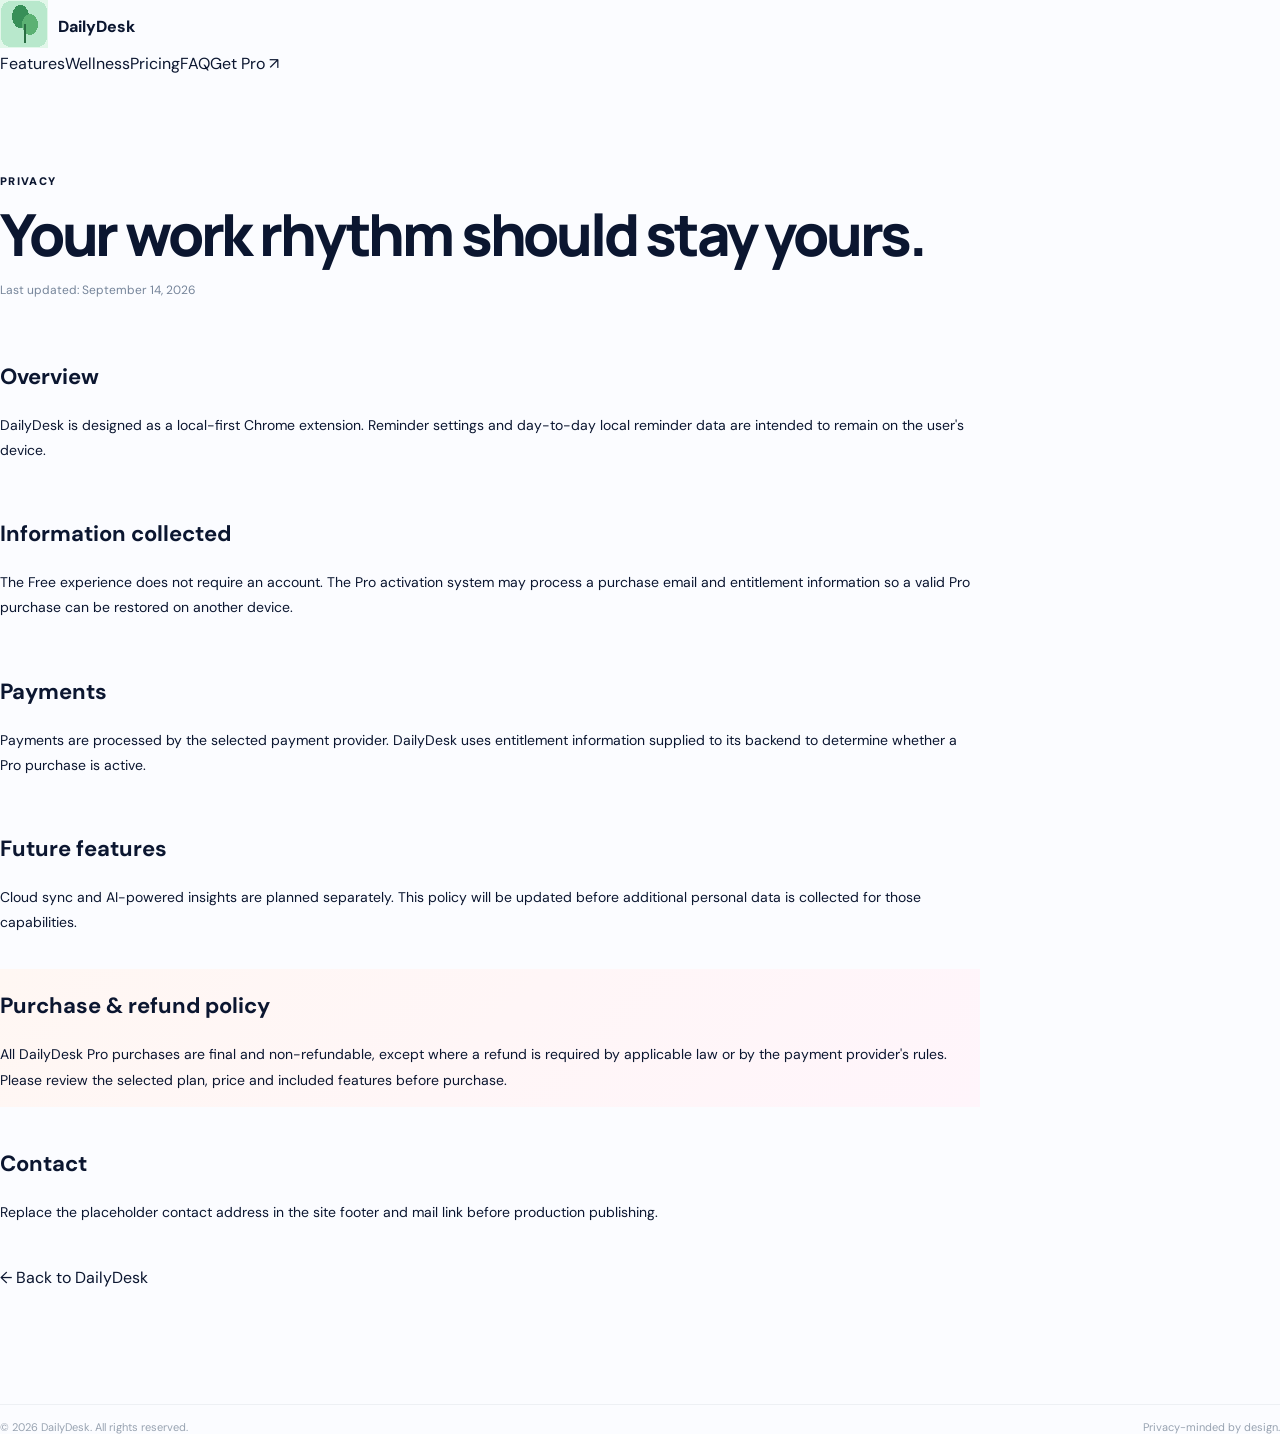
==== commit 36eb6bb2: "Add files via upload v6" ====
--- a/privacy.html
+++ b/privacy.html
@@ -24,6 +24,7 @@
         <article class="feature-card" style="grid-column:auto"><h3>Information collected</h3><p>The Free experience does not require an account. The Pro activation system may process a purchase email and entitlement information so a valid Pro purchase can be restored on another device.</p></article>
         <article class="feature-card" style="grid-column:auto"><h3>Payments</h3><p>Payments are processed by the selected payment provider. DailyDesk uses entitlement information supplied to its backend to determine whether a Pro purchase is active.</p></article>
         <article class="feature-card" style="grid-column:auto"><h3>Future features</h3><p>Cloud sync and AI-powered insights are planned separately. This policy will be updated before additional personal data is collected for those capabilities.</p></article>
+        <article class="feature-card purchase-policy-card" style="grid-column:auto"><h3>Purchase & refund policy</h3><p>All DailyDesk Pro purchases are final and non-refundable, except where a refund is required by applicable law or by the payment provider's rules. Please review the selected plan, price and included features before purchase.</p></article>
         <article class="feature-card" style="grid-column:auto"><h3>Contact</h3><p>Replace the placeholder contact address in the site footer and mail link before production publishing.</p></article>
       </div>
       <p style="margin-top:28px"><a class="btn btn-primary" href="index.html">← Back to DailyDesk</a></p>
--- a/styles.css
+++ b/styles.css
@@ -1,22 +1,155 @@
+:root{--ink:#10162b;--muted:#66728a;--line:#dfe6f1;--soft:#f5f7fb;--white:#fff;--blue:#3d73ff;--violet:#7d54ff;--pink:#ef5bd9;--cyan:#27c7e5;--mint:#37c89b;--amber:#f4a63a;--navy:#09122b;--shadow:0 24px 70px rgba(31,42,74,.11)}
+*{box-sizing:border-box}html{scroll-behavior:smooth}body{margin:0;font-family:"DM Sans",Arial,sans-serif;color:var(--ink);background:#fbfcff;overflow-x:hidden}a{color:inherit;text-decoration:none}button{font:inherit}.site-bg{position:fixed;inset:0;z-index:-3;overflow:hidden;background:linear-gradient(180deg,#fcfdff 0%,#f7f9ff 52%,#fcfbff 100%)}.mesh{position:absolute;border-radius:50%;filter:blur(50px);opacity:.42;animation:drift 16s ease-in-out infinite}.mesh-1{width:520px;height:520px;left:-180px;top:90px;background:radial-gradient(circle,#6e88ff 0%,rgba(110,136,255,0) 72%)}.mesh-2{width:440px;height:440px;right:-150px;top:330px;background:radial-gradient(circle,#e96de4 0%,rgba(233,109,228,0) 72%);animation-delay:-5s}.mesh-3{width:480px;height:480px;left:35%;bottom:-300px;background:radial-gradient(circle,#39d6bf 0%,rgba(57,214,191,0) 72%);animation-delay:-9s}.stars{position:absolute;inset:0;background-image:radial-gradient(circle at 20% 28%,rgba(64,91,160,.08) 1px,transparent 1px),radial-gradient(circle at 78% 52%,rgba(132,66,167,.07) 1px,transparent 1px);background-size:36px 36px,42px 42px;opacity:.5}.section{width:min(1180px,calc(100% - 40px));margin-inline:auto}.header{position:sticky;top:0;z-index:50;padding:14px 0}.nav-wrap{width:min(1180px,calc(100% - 28px));margin:auto;height:62px;padding:0 12px 0 16px;display:flex;align-items:center;justify-content:space-between;border:1px solid rgba(221,228,240,.9);border-radius:20px;background:rgba(255,255,255,.78);backdrop-filter:blur(18px);box-shadow:0 12px 35px rgba(35,52,86,.06)}.brand{display:flex;align-items:center;gap:10px;font-weight:800}.brand-icon{width:34px;height:34px;border-radius:10px;display:grid;place-items:center;background:linear-gradient(135deg,#4d7dff,#995ce9);box-shadow:0 8px 22px rgba(74,102,235,.25)}.brand-icon img{width:22px;height:22px}.brand-name{font:800 16px Manrope}.nav{display:flex;align-items:center;gap:4px}.nav a{padding:10px 12px;font-size:11px;color:#58657a;border-radius:10px}.nav a:hover{color:#15203a;background:#f2f5fa}.nav-button{color:#fff!important;background:linear-gradient(135deg,#3c73ff,#7858ff);box-shadow:0 8px 22px rgba(79,102,237,.24);margin-left:4px}.menu-btn{display:none;border:0;background:none;padding:8px}.menu-btn span{display:block;width:22px;height:2px;background:#172038;margin:4px;border-radius:5px}
+.hero{min-height:720px;display:grid;grid-template-columns:1.02fr .98fr;gap:55px;align-items:center;padding-top:62px;padding-bottom:74px}.hero-copy{max-width:650px}.pill{display:inline-flex;align-items:center;gap:9px;padding:9px 12px;border-radius:999px;font-size:9px;font-weight:800;letter-spacing:.12em}.gradient-pill{color:#4c5a75;background:linear-gradient(90deg,rgba(61,115,255,.08),rgba(236,92,217,.08));border:1px solid rgba(126,111,213,.14)}.pulse{width:7px;height:7px;border-radius:50%;background:linear-gradient(135deg,var(--blue),var(--pink));box-shadow:0 0 0 6px rgba(93,101,237,.08);animation:pulse 2s infinite}.hero h1{font:800 clamp(52px,7vw,88px)/.95 Manrope;letter-spacing:-.065em;margin:22px 0 24px}.hero h1 span,.section-intro h2 span,.reason-copy h3 span,.restore-copy h2 span{background:linear-gradient(90deg,#4679ff 0%,#7655ff 45%,#e35ed1 100%);-webkit-background-clip:text;background-clip:text;color:transparent}.hero-sub{max-width:650px;color:#67738a;font-size:16px;line-height:1.75;margin:0}.hero-actions{display:flex;gap:12px;flex-wrap:wrap;margin-top:28px}.button{display:inline-flex;align-items:center;justify-content:center;gap:8px;min-height:50px;padding:0 18px;border-radius:14px;font-size:12px;font-weight:800;transition:.25s ease}.button:hover{transform:translateY(-2px)}.primary{background:linear-gradient(135deg,#3d73ff,#7e55ff);color:#fff;box-shadow:0 18px 35px rgba(72,99,232,.24)}.secondary{background:#fff;border:1px solid #dfe5ef;color:#22304b;box-shadow:0 10px 22px rgba(36,51,82,.05)}.hero-proof{display:flex;gap:18px;flex-wrap:wrap;margin-top:18px;color:#778398;font-size:9px}.hero-proof b{color:#3e73ff;margin-right:4px}.hero-art{position:relative;min-height:590px;display:grid;place-items:center}.orbit{position:absolute;border:1px solid rgba(91,108,212,.16);border-radius:50%;transition:transform .25s ease}.orbit-a{width:430px;height:430px}.orbit-b{width:530px;height:530px}.orbit-c{width:650px;height:650px;border-color:rgba(229,89,214,.1)}.app-card{position:relative;width:min(520px,100%);padding:17px;border-radius:26px;background:linear-gradient(180deg,rgba(255,255,255,.98),rgba(246,249,255,.95));border:1px solid #d9e1ee;box-shadow:0 45px 100px rgba(36,51,89,.18),0 4px 20px rgba(71,88,130,.08);z-index:2;animation:float 6s ease-in-out infinite}.app-top,.greeting,.next-card,.mini,.app-bottom,.brand-mini,.status{display:flex;align-items:center}.app-top{justify-content:space-between}.brand-mini{gap:8px;font-size:9px;font-weight:800;color:#20304a}.brand-mini img{width:22px}.status{gap:5px;padding:6px 8px;border-radius:999px;background:#edf9f3;color:#29986f;font-size:7px;font-weight:800}.status i,.tiny-dot{width:6px;height:6px;border-radius:50%;background:#38c89b}.greeting{justify-content:space-between;margin-top:24px}.greeting small{font-size:7px;letter-spacing:.13em;color:#8390a5;font-weight:800}.greeting h3{font:800 20px Manrope;letter-spacing:-.04em;margin:8px 0 0}.avatar{width:36px;height:36px;border-radius:12px;background:linear-gradient(135deg,#eef2ff,#f6eaff);display:grid;place-items:center;font-size:9px;font-weight:800;color:#6558ae}.next-card{justify-content:space-between;gap:20px;margin-top:18px;padding:18px;border-radius:19px;background:linear-gradient(135deg,#f0f6ff 0%,#fbf2ff 100%);border:1px solid #dee7f3}.next-card small{font-size:7px;color:#7888a0;letter-spacing:.11em;font-weight:800}.next-card strong{display:block;font:800 48px Manrope;letter-spacing:-.06em;margin-top:5px}.next-card strong span{font-size:12px;letter-spacing:0;color:#728099;margin-left:4px}.next-card p{font-size:8px;color:#6d7a90;margin:3px 0 10px;max-width:250px}.track{height:5px;background:#e2e9f6;border-radius:99px;overflow:hidden}.track i{display:block;width:72%;height:100%;background:linear-gradient(90deg,#4e7cff,#be61e8);border-radius:99px}.score{min-width:82px;display:flex;flex-direction:column;align-items:center;gap:7px}.score div{width:82px;height:82px;border-radius:50%;display:grid;place-items:center;font:800 21px Manrope;color:#385fd0;background:conic-gradient(#4b79ff 0 72%,#e8eef9 72% 100%);position:relative}.score div:before{content:"";position:absolute;inset:8px;border-radius:50%;background:#f7faff}.score div span,.score div{z-index:0}.score div span{position:relative;font-size:8px}.score small{font-size:7px;color:#8a97aa}.mini-grid{display:grid;grid-template-columns:1fr 1fr;gap:8px;margin-top:10px}.mini{gap:9px;padding:10px;border:1px solid #e7ebf3;background:#fff;border-radius:14px}.mini .ico{width:28px;height:28px;border-radius:9px;display:grid;place-items:center;font-weight:800}.ico-blue{background:#eaf1ff;color:#4b78ec}.ico-mint{background:#e9fbf5;color:#31ad86}.ico-cyan{background:#e8faff;color:#2da8c5}.ico-pink{background:#fff0fb;color:#c958ae}.mini div{flex:1}.mini b{display:block;font-size:9px}.mini small{display:block;color:#8b97aa;font-size:7px;margin-top:2px}.mini em{font-style:normal;font-size:6px;color:#5d6d84}.app-bottom{justify-content:space-between;margin-top:13px;padding:11px 3px 0;border-top:1px solid #edf0f5;color:#728098;font-size:8px}.bars{height:28px;display:flex;align-items:end;gap:3px}.bars i{width:5px;height:var(--h);border-radius:4px;background:linear-gradient(180deg,#507cff,#9b62df)}.float-card{position:absolute;display:flex;align-items:center;gap:9px;padding:10px 12px;background:rgba(255,255,255,.92);border:1px solid #e0e6f1;border-radius:14px;box-shadow:0 20px 40px rgba(34,46,78,.12);z-index:4;animation:float 5.5s ease-in-out infinite}.float-card span{width:28px;height:28px;border-radius:9px;display:grid;place-items:center;background:#f0f3ff}.float-card b{display:block;font-size:8px}.float-card small{display:block;font-size:7px;color:#8590a4;margin-top:2px}.float-water{right:-10px;top:120px;animation-delay:-1.2s}.float-well{left:-22px;bottom:130px;animation-delay:-3s}.float-break{right:8px;bottom:48px;animation-delay:-2s}
+.brand-strip{display:flex;align-items:center;justify-content:space-between;gap:25px;padding:22px 24px;border-radius:22px;background:rgba(255,255,255,.76);border:1px solid #e2e7f0;box-shadow:0 14px 40px rgba(31,48,80,.05)}.mini-label{display:block;font-size:8px;letter-spacing:.14em;font-weight:800;color:#7a879b}.strip-copy strong{display:block;font-size:13px;margin-top:5px}.browser-row{display:flex;gap:7px;flex-wrap:wrap;justify-content:flex-end}.browser-row span{padding:9px 11px;border-radius:999px;background:linear-gradient(90deg,#f1f5ff,#fff0fb);border:1px solid #e0e6f1;color:#647189;font-size:8px;font-weight:700}
+.content-section{padding-top:120px;padding-bottom:100px}.section-intro{max-width:760px;margin-bottom:45px}.section-intro.center{margin-inline:auto;text-align:center}.eyebrow{display:inline-block;font-size:8px;letter-spacing:.15em;font-weight:900}.eyebrow.blue{color:#5078ee}.eyebrow.pink{color:#d053b4}.eyebrow.violet{color:#7459d7}.eyebrow.green{color:#34a980}.eyebrow.light{color:#b7c7e4}.section-intro h2{font:800 clamp(38px,5vw,60px)/1.02 Manrope;letter-spacing:-.055em;margin:12px 0 15px}.section-intro p{margin:0;color:#778399;font-size:14px;line-height:1.75}.feature-bento{display:grid;grid-template-columns:repeat(12,1fr);gap:13px}.feature{grid-column:span 4;min-height:270px;padding:22px;border-radius:23px;background:rgba(255,255,255,.86);border:1px solid #e1e7f0;box-shadow:0 14px 34px rgba(40,53,86,.05);transition:.25s ease;position:relative;overflow:hidden}.feature:hover{transform:translateY(-5px);box-shadow:0 24px 50px rgba(40,53,86,.10);border-color:#ccd7e8}.feature-large{grid-column:span 8;min-height:270px}.feature.wide{grid-column:span 8}.feature-wide2{grid-column:span 8}.feature-icon{width:40px;height:40px;border-radius:13px;display:grid;place-items:center;font-weight:900;margin-bottom:18px}.blue-icon{background:linear-gradient(135deg,#eaf1ff,#f2edff);color:#4a76ee}.mint-icon{background:#e8fbf5;color:#2ea982}.aqua-icon{background:#e8fbff;color:#2ca8c5}.violet-icon{background:#f0eaff;color:#7655d9}.amber-icon{background:#fff6e6;color:#d98924}.pink-icon{background:#fff0fb;color:#ca55b2}.indigo-icon{background:#eef0ff;color:#6174df}.cyan-icon{background:#e9fbff;color:#2ca9c8}.coral-icon{background:#fff1ee;color:#db6c61}.feature-number{position:absolute;right:18px;top:22px;font-size:7px;letter-spacing:.12em;color:#a3adbd;font-weight:800}.feature h3{font:800 19px Manrope;letter-spacing:-.03em;margin:0 0 8px}.feature p{margin:0;color:#748097;font-size:10px;line-height:1.7}.feature-ui{position:absolute;left:22px;right:22px;bottom:20px;padding:13px 14px;border-radius:14px;background:linear-gradient(135deg,#f3f6ff,#fbf2ff);border:1px solid #e4e8f1;display:flex;align-items:end;gap:12px}.feature-ui b{font-size:8px;color:#748299}.feature-ui strong{font:800 20px Manrope;margin-left:auto}.spark{height:29px;display:flex;align-items:end;gap:3px}.spark i{width:6px;height:var(--h);background:linear-gradient(180deg,#5680ff,#b060df);border-radius:4px}.progress-chip,.choice-row,.duration-row,.preset-row{display:flex;align-items:center;gap:6px;flex-wrap:wrap}.progress-chip{margin-top:22px}.progress-chip span{width:9px;height:9px;border-radius:3px;background:#7f9df8}.progress-chip span:nth-child(2){opacity:.75}.progress-chip span:nth-child(3){opacity:.5}.progress-chip span:nth-child(4){opacity:.3}.progress-chip b{font-size:8px;color:#6b7890;margin-left:4px}.water-dots{display:flex;gap:5px;margin-top:28px}.water-dots i{width:12px;height:28px;border-radius:8px 8px 11px 11px;background:linear-gradient(180deg,#58d5e8,#56a8ee);display:block;transform:skewY(-3deg)}.water-dots .muted{opacity:.2}.choice-row{margin-top:22px}.choice-row span,.duration-row span,.preset-row span{padding:7px 9px;border-radius:8px;background:#f4f6fa;color:#738198;font-size:7px;font-weight:800;border:1px solid #e6eaf1}.choice-row .active,.duration-row .active,.preset-row .active{background:#edf2ff;color:#5476df;border-color:#cfdbff}.choice-row small{font-size:7px;color:#95a0b2}.wide{display:grid;grid-template-columns:auto 1fr;column-gap:16px;align-items:start}.wide .feature-icon{grid-row:span 2}.wide-copy{padding-top:3px}.wide .duration-row{grid-column:2;margin-top:18px}.pause-demo{display:flex;justify-content:space-between;align-items:center;padding:12px;margin-top:20px;background:#f7f9fb;border:1px solid #e8ebf2;border-radius:13px}.pause-demo b{font-size:8px}.pause-demo span{font-size:7px;color:#7f8ca0}.pause-demo i{font-style:normal;width:24px;height:24px;border-radius:7px;display:grid;place-items:center;background:#eaf8f3;color:#319e7a}.feature blockquote{margin:22px 0 0;padding:12px;border-left:3px solid #7b6ae8;border-radius:4px 10px 10px 4px;background:#f8f7ff;color:#6d6889;font-size:8px;font-style:italic}.feature blockquote span{float:right;color:#7c71cc}.routine-list{display:grid;grid-template-columns:1fr;gap:7px;margin-top:18px}.routine-list span{padding:9px;border-radius:9px;background:#f7f9fc;border:1px solid #e7ebf2;color:#6f7d92;font-size:7px}.routine-list b{color:#3e6fe5;margin-right:8px}
+.wellness-section{position:relative;background:linear-gradient(135deg,#101a3c 0%,#1f2b5c 50%,#311c58 100%);color:#fff;overflow:hidden;margin-top:35px}.wellness-section:before{content:"";position:absolute;inset:0;background:radial-gradient(circle at 10% 20%,rgba(79,124,255,.25),transparent 38%),radial-gradient(circle at 88% 70%,rgba(234,87,219,.2),transparent 36%)}.wellness-glow{position:absolute;width:520px;height:520px;right:-200px;top:-220px;border-radius:50%;background:radial-gradient(circle,rgba(85,138,255,.55),transparent 66%);filter:blur(10px)}.wellness-grid{display:grid;grid-template-columns:1fr 1fr;align-items:center;min-height:720px;padding-top:100px;padding-bottom:100px;position:relative;z-index:1}.wellness-copy{max-width:610px}.wellness-copy h2{font:800 clamp(38px,5vw,60px)/1.03 Manrope;letter-spacing:-.055em;margin:14px 0 16px}.wellness-copy p{color:#b8c5dd;font-size:14px;line-height:1.75}.wellness-items{display:grid;grid-template-columns:1fr 1fr;gap:9px;margin-top:28px}.wellness-items>div{display:flex;gap:10px;padding:13px;border-radius:14px;background:rgba(255,255,255,.06);border:1px solid rgba(255,255,255,.08)}.wellness-items span{width:29px;height:29px;border-radius:9px;display:grid;place-items:center;background:linear-gradient(135deg,rgba(80,125,255,.25),rgba(238,94,220,.2));color:#dbe2ff}.wellness-items b{font-size:9px;display:block}.wellness-items small{display:block;color:#98a9c5;font-size:7px;line-height:1.55;margin-top:3px}.light-link{display:inline-flex;gap:7px;margin-top:24px;color:#fff;font-size:10px;font-weight:800}.wellness-art{min-height:560px;position:relative;display:grid;place-items:center}.well-card.main-card{width:320px;min-height:430px;padding:18px;border-radius:28px;background:linear-gradient(180deg,#fff,#edf2ff);color:#1d2d4e;box-shadow:0 40px 90px rgba(0,0,0,.25);position:relative;z-index:2;animation:float 6.4s ease-in-out infinite}.well-top{display:flex;justify-content:space-between;color:#6580cc;font-size:8px;font-weight:800}.well-pro{letter-spacing:.12em}.person{height:180px;position:relative;display:grid;place-items:center}.person-head{position:absolute;width:75px;height:75px;border-radius:50%;top:40px;background:linear-gradient(180deg,#e1a97e,#bd805d);box-shadow:0 4px 0 rgba(96,55,31,.08)}.person-head:before{content:"";position:absolute;width:80px;height:35px;left:-2px;top:-10px;border-radius:55px 55px 25px 25px;background:#2e2536}.person-body{position:absolute;width:145px;height:110px;bottom:0;border-radius:32px 32px 16px 16px;background:linear-gradient(135deg,#4e75df,#6d56d4)}.person-arm{position:absolute;width:20px;height:95px;border-radius:20px;background:#d39a70;bottom:20px}.a1{left:77px;transform:rotate(18deg)}.a2{right:77px;transform:rotate(-18deg)}.well-message{padding:16px;border-radius:16px;background:#fff}.well-message small{font-size:7px;color:#6c7a92;letter-spacing:.12em;font-weight:800}.well-message strong{display:block;font:800 21px/1.15 Manrope;margin-top:8px;letter-spacing:-.04em}.well-timer{display:flex;align-items:center;gap:8px;margin-top:13px;color:#73839d;font-size:8px}.well-timer i{width:7px;height:7px;border-radius:50%;background:#4cc9a2}.well-card.back-card{position:absolute;width:255px;padding:18px;right:24px;top:25px;border-radius:22px;background:rgba(255,255,255,.08);border:1px solid rgba(255,255,255,.12);backdrop-filter:blur(9px);transform:rotate(7deg);z-index:1}.back-card span{font-size:7px;color:#b6c7ff;letter-spacing:.12em}.back-card b{display:block;margin-top:9px;font-size:12px}.back-card small{display:block;color:#9eabc2;font-size:8px;margin-top:4px}.well-orbit{position:absolute;border:1px solid rgba(132,152,231,.23);border-radius:50%}.orbit-w1{width:420px;height:420px}.orbit-w2{width:540px;height:540px;border-color:rgba(236,90,214,.16)}
+.how-section{padding-top:105px;padding-bottom:105px}.how-grid{display:grid;grid-template-columns:1fr 54px 1fr 54px 1fr;gap:12px;align-items:center}.how-card{position:relative;padding:27px;border-radius:22px;background:rgba(255,255,255,.86);border:1px solid #e1e6ef;box-shadow:0 16px 35px rgba(36,52,83,.05)}.step{position:absolute;top:15px;right:16px;font-size:8px;color:#9aa6b7;font-weight:800}.how-icon{width:42px;height:42px;border-radius:13px;display:grid;place-items:center;background:linear-gradient(135deg,#ecf2ff,#fff0fa);color:#5b72df;font-weight:900;margin-bottom:20px}.how-card h3{font:800 19px Manrope;margin:0 0 8px}.how-card p{font-size:10px;color:#738097;line-height:1.7;margin:0}.connector{text-align:center;color:#a2acc0;font-size:19px}.connector span{display:inline-block;animation:arrow 2s ease-in-out infinite}.browser-note{display:flex;gap:12px;align-items:center;max-width:850px;margin:34px auto 0;padding:14px 17px;border-radius:17px;background:linear-gradient(90deg,#f2f6ff,#fbf2ff);border:1px solid #e1e6ef}.browser-icon{width:35px;height:35px;border-radius:11px;display:grid;place-items:center;background:linear-gradient(135deg,#3d73ff,#7a57e8);color:#fff}.browser-note b{display:block;font-size:9px}.browser-note span{display:block;margin-top:4px;font-size:8px;color:#7d889b}
+.pricing-section{position:relative;padding-top:115px;padding-bottom:100px;overflow:hidden}.pricing-bg{position:absolute;inset:0;background:radial-gradient(circle at 10% 45%,rgba(69,123,255,.11),transparent 28%),radial-gradient(circle at 88% 40%,rgba(226,87,215,.10),transparent 26%);pointer-events:none}.pricing-value-bar{position:relative;display:grid;grid-template-columns:repeat(3,1fr);gap:10px;margin:35px 0 18px}.pricing-value-bar>div{display:flex;gap:10px;align-items:center;padding:15px 17px;background:rgba(255,255,255,.8);border:1px solid #e1e6ef;border-radius:17px}.vicon{width:31px;height:31px;border-radius:10px;display:grid;place-items:center;background:#e9f8f2;color:#319b78;font-size:12px}.vicon.pro{background:#f4edff;color:#7351cf}.vicon.save{background:#fff2e5;color:#cf8120}.pricing-value-bar b{display:block;font-size:9px}.pricing-value-bar small{display:block;color:#7d899c;font-size:7px;margin-top:3px}.pricing-grid{position:relative;display:grid;grid-template-columns:repeat(4,1fr);gap:14px}.price-card{position:relative;min-height:560px;padding:24px 22px;border-radius:25px;background:rgba(255,255,255,.92);border:1px solid #dfe6ef;box-shadow:0 20px 48px rgba(36,52,84,.06);transition:transform .28s ease,opacity .28s ease,filter .28s ease,box-shadow .28s ease,border-color .28s ease;outline:none;overflow:hidden}.price-card:hover,.price-card.is-current{transform:translateY(-8px);box-shadow:0 30px 65px rgba(47,66,106,.13);border-color:#c8d5e9}.card-accent{position:absolute;left:0;right:0;top:0;height:4px;background:linear-gradient(90deg,#4e7cff,#9c62df)}.accent-blue{background:linear-gradient(90deg,#487bff,#6ea1ff)}.accent-cyan{background:linear-gradient(90deg,#2bc2dc,#5f91ff)}.accent-violet{background:linear-gradient(90deg,#7957ff,#b25be8)}.accent-pink{background:linear-gradient(90deg,#eb5ad4,#f68fbb)}.plan-kicker{display:inline-flex;padding:7px 9px;border-radius:999px;background:#f4f6fa;color:#77859a;font-size:7px;letter-spacing:.12em;font-weight:900}.price-card h3{font:800 21px Manrope;letter-spacing:-.04em;margin:19px 0 4px}.price{display:flex;align-items:baseline;gap:6px}.price strong{font:800 46px Manrope;letter-spacing:-.06em}.price span{font-size:9px;color:#7d899d}.price-card>p{min-height:66px;color:#748197;font-size:9.5px;line-height:1.65;margin:11px 0}.save-box{min-height:52px;display:flex;align-items:center;justify-content:space-between;gap:9px;padding:10px 11px;border-radius:13px;background:linear-gradient(135deg,#eff7ff,#f9f0ff);border:1px solid #e0e6f1}.save-box b{display:block;color:#4e6fe0;font-size:10px}.save-box span{display:block;color:#8793a6;font-size:7px;margin-top:2px}.save-box>strong{font:800 12px Manrope;color:#384b76;text-align:right}.save-box.neutral{background:#f8f9fb}.save-box.neutral b{color:#54637a}.price-card ul{list-style:none;padding:0;margin:20px 0 20px}.price-card li{position:relative;padding-left:17px;margin:10px 0;font-size:8.5px;color:#40516b}.price-card li:before{content:"✓";position:absolute;left:0;color:#4d78eb;font-weight:900}.plan-btn{display:flex;align-items:center;justify-content:center;gap:8px;position:absolute;left:22px;right:22px;bottom:20px;min-height:45px;border-radius:13px;background:#fff;border:1px solid #d5deeb;font-size:10px;font-weight:900;transition:.25s ease}.plan-btn:hover{background:#f3f6ff;border-color:#bac9e4;transform:translateY(-1px)}.price-card.is-current .plan-btn,.price-card:hover .plan-btn{background:linear-gradient(135deg,#3d73ff,#7659e9);color:#fff;border-color:transparent;box-shadow:0 15px 28px rgba(75,100,224,.22)}.pricing-grid.is-interacting .price-card:not(.is-current){opacity:.58;filter:saturate(.72) scale(.985)}.pricing-grid.is-interacting .price-card.is-current{opacity:1;filter:none}.hover-hint{display:flex;justify-content:center;gap:10px;flex-wrap:wrap;margin-top:15px;font-size:8px;color:#8d98aa}.hover-hint b{color:#596a85}.pricing-reason{display:grid;grid-template-columns:1.2fr .8fr;gap:30px;margin-top:70px;padding:30px;border-radius:25px;background:linear-gradient(135deg,#fff,#f7f9ff);border:1px solid #e0e6ef;box-shadow:0 18px 40px rgba(40,54,85,.05)}.reason-copy h3{font:800 32px/1.12 Manrope;letter-spacing:-.045em;margin:11px 0}.reason-copy p{font-size:10px;color:#788499;line-height:1.75;margin:0;max-width:700px}.reason-grid{display:grid;grid-template-columns:1fr 1fr;gap:9px}.reason-grid div{padding:18px;border-radius:15px;background:#fff;border:1px solid #e7ebf2;text-align:center}.reason-grid b{display:block;font:800 27px Manrope;background:linear-gradient(90deg,#4a76ff,#d158dc);-webkit-background-clip:text;color:transparent}.reason-grid span{display:block;color:#8190a4;font-size:7px;margin-top:4px}.compare{margin-top:75px}.compare-head{display:flex;justify-content:space-between;align-items:end;gap:25px}.compare-head h3{font:800 28px Manrope;letter-spacing:-.04em;margin:10px 0 0}.compare-head p{max-width:430px;color:#7a879a;font-size:9px;line-height:1.7}.compare-table{margin-top:18px;background:#fff;border:1px solid #dfe5ee;border-radius:18px;overflow:hidden}.compare-row{display:grid;grid-template-columns:1fr 90px 90px;align-items:center;padding:13px 16px;border-top:1px solid #edf0f4;font-size:8.5px}.compare-row:first-child{border-top:0}.compare-row b{text-align:center;color:#8390a2}.compare-row.head{background:#f6f8fb;color:#30415d;font-weight:900}.compare-row.head b{color:#60718a}.compare-row.pro-row{background:linear-gradient(90deg,rgba(78,120,255,.03),rgba(215,88,214,.04))}.compare-row.pro-row b:last-child{color:#4e72df}.compare-row.planned b:last-child{color:#d18a2e}
+.restore-section{padding-top:20px;padding-bottom:90px}.restore-card{position:relative;overflow:hidden;display:grid;grid-template-columns:1fr 320px;gap:25px;align-items:center;padding:34px;border-radius:28px;background:linear-gradient(135deg,#0e1837,#1f2a55 55%,#2a1a55);color:#fff;box-shadow:0 30px 80px rgba(20,31,67,.2)}.restore-card:after{content:"";position:absolute;width:420px;height:420px;right:-190px;top:-190px;border-radius:50%;background:radial-gradient(circle,rgba(92,127,255,.5),transparent 65%);filter:blur(4px)}.restore-copy{position:relative;z-index:1}.restore-copy h2{font:800 38px/1.05 Manrope;letter-spacing:-.05em;margin:11px 0}.restore-copy p{max-width:720px;color:#bdc9de;font-size:10.5px;line-height:1.75}.restore-steps{display:flex;align-items:center;flex-wrap:wrap;gap:7px;margin-top:20px}.restore-steps span{padding:8px 10px;border-radius:9px;background:rgba(255,255,255,.07);border:1px solid rgba(255,255,255,.1);font-size:7.5px;color:#dce4f5}.restore-steps i{font-style:normal;color:#91a2c1}.restore-demo{position:relative;z-index:1;padding:22px;border-radius:20px;background:rgba(255,255,255,.07);border:1px solid rgba(255,255,255,.11);box-shadow:0 20px 40px rgba(0,0,0,.12)}.restore-top{display:flex;justify-content:space-between;font-size:7px;color:#9fb2d0;letter-spacing:.12em}.restore-top b{color:#48c9a1}.restore-demo>strong{display:block;font-size:13px;margin-top:20px}.restore-demo>small{display:block;color:#9fb0ca;font-size:8px;margin-top:3px}.device-line{display:flex;align-items:center;justify-content:space-between;margin-top:20px}.device-line span{padding:8px 9px;border-radius:8px;background:rgba(255,255,255,.06);font-size:7px;color:#d0dcf1}.device-line i{font-style:normal;color:#6e86b2}
+.faq-section{padding-top:40px;padding-bottom:95px}.faq-grid{display:grid;grid-template-columns:1fr 1fr;gap:10px;margin-top:35px}.faq-grid details{background:rgba(255,255,255,.85);border:1px solid #dfe5ef;border-radius:17px;padding:17px 18px;transition:.2s ease}.faq-grid details:hover{transform:translateY(-2px);box-shadow:0 14px 30px rgba(38,53,86,.06)}.faq-grid summary{cursor:pointer;list-style:none;display:flex;justify-content:space-between;gap:20px;font-size:10px;font-weight:900}.faq-grid summary::-webkit-details-marker{display:none}.faq-grid summary:after{content:"+";color:#8995a8;font-size:18px;font-weight:400}.faq-grid details[open] summary:after{content:"−"}.faq-grid p{font-size:9px;color:#788499;line-height:1.75;margin:10px 0 0}.final-section{padding-bottom:95px}.final-card{position:relative;overflow:hidden;text-align:center;padding:82px 25px;border-radius:34px;background:linear-gradient(135deg,#0b1532,#1d2752 50%,#2c1d57);color:#fff;box-shadow:0 35px 90px rgba(26,38,75,.22)}.final-orb{position:absolute;border-radius:50%;filter:blur(30px);opacity:.45}.orb-1{width:380px;height:380px;left:-150px;bottom:-220px;background:#4d77ff}.orb-2{width:340px;height:340px;right:-100px;top:-190px;background:#e35ad5}.orb-3{width:220px;height:220px;left:45%;top:-140px;background:#2dc7bd}.final-card h2{font:800 clamp(40px,5vw,62px)/1.02 Manrope;letter-spacing:-.055em;margin:13px 0}.final-card p{max-width:650px;margin:0 auto;color:#b8c5dc;font-size:13px;line-height:1.75}.centered{justify-content:center}.light-btn{background:#fff;color:#18233e}.glass-btn{background:rgba(255,255,255,.08);border:1px solid rgba(255,255,255,.17);color:#fff}.final-proof{position:relative;display:flex;justify-content:center;gap:15px;flex-wrap:wrap;margin-top:22px;color:#96a7c4;font-size:8px}.footer{padding-bottom:24px}.footer-main{display:flex;justify-content:space-between;gap:40px;padding-top:28px;padding-bottom:28px;border-top:1px solid #e3e8ef}.footer-brand p{font-size:9px;color:#8a96a8;margin:9px 0 0}.footer-links{display:flex;gap:70px}.footer-links div{display:flex;flex-direction:column;gap:8px}.footer-links b{font-size:9px}.footer-links a{font-size:8px;color:#7d899b}.footer-links a:hover{color:#4a70dd}.footer-bottom{display:flex;justify-content:space-between;gap:20px;padding-top:15px;border-top:1px solid #edf0f4;color:#98a3b1;font-size:7px}
+.reveal{opacity:0;transform:translateY(24px);transition:opacity .7s ease,transform .7s cubic-bezier(.2,.8,.2,1)}.reveal.visible{opacity:1;transform:none}.delay-1{transition-delay:.08s}.delay-2{transition-delay:.16s}
+@keyframes float{0%,100%{transform:translateY(0)}50%{transform:translateY(-9px)}}@keyframes pulse{0%,100%{transform:scale(1);opacity:1}50%{transform:scale(1.3);opacity:.65}}@keyframes drift{0%,100%{transform:translate3d(0,0,0) scale(1)}50%{transform:translate3d(22px,-18px,0) scale(1.04)}}@keyframes arrow{0%,100%{transform:translateX(0)}50%{transform:translateX(4px)}}
+@media(max-width:1050px){.hero{grid-template-columns:1fr;min-height:auto}.hero-copy{max-width:850px}.hero-art{margin-top:20px}.brand-strip{flex-direction:column;align-items:flex-start}.browser-row{justify-content:flex-start}.feature,.feature-large,.feature.wide,.feature-wide2{grid-column:span 6}.pricing-grid{grid-template-columns:1fr 1fr}.wellness-grid{grid-template-columns:1fr}.wellness-copy{max-width:800px}.how-grid{grid-template-columns:1fr}.connector{display:none}.restore-card{grid-template-columns:1fr}.restore-demo{max-width:430px}.pricing-reason{grid-template-columns:1fr}}
+@media(max-width:760px){.section{width:min(100% - 28px,1180px)}.header{padding:8px 0}.nav-wrap{height:56px}.nav{position:absolute;left:10px;right:10px;top:69px;padding:8px;display:none;flex-direction:column;align-items:stretch;background:rgba(255,255,255,.96);border:1px solid #dfe5ef;border-radius:17px;box-shadow:0 18px 45px rgba(25,42,76,.12);backdrop-filter:blur(18px)}.nav.open{display:flex}.nav a{padding:11px}.nav-button{text-align:center;margin-left:0}.menu-btn{display:block}.hero{padding-top:40px;padding-bottom:50px}.hero h1{font-size:48px}.hero-sub{font-size:13px}.hero-proof{flex-direction:column;gap:6px}.hero-art{min-height:470px}.orbit-a{width:300px;height:300px}.orbit-b{width:370px;height:370px}.orbit-c{width:450px;height:450px}.app-card{width:100%;padding:12px;border-radius:21px}.greeting h3{font-size:16px}.next-card strong{font-size:39px}.mini-grid{gap:6px}.mini{padding:8px}.mini .ico{width:24px;height:24px}.float-water{right:-6px;top:66px}.float-well{left:-7px;bottom:76px}.float-break{right:0;bottom:12px}.brand-strip{padding:17px}.content-section{padding-top:80px;padding-bottom:70px}.section-intro h2{font-size:37px}.feature-bento{grid-template-columns:1fr}.feature,.feature-large,.feature.wide,.feature-wide2{grid-column:auto}.feature-large{min-height:260px}.wellness-grid{padding-top:75px;padding-bottom:75px}.wellness-items{grid-template-columns:1fr}.wellness-copy h2{font-size:38px}.wellness-art{min-height:520px}.main-card{transform:scale(.92)}.back-card{right:3%;top:30px}.pricing-section{padding-top:80px}.pricing-value-bar{grid-template-columns:1fr}.pricing-grid{grid-template-columns:1fr}.price-card{min-height:540px}.pricing-reason{padding:22px}.reason-copy h3{font-size:27px}.reason-grid{grid-template-columns:1fr 1fr}.compare-head{flex-direction:column;align-items:flex-start}.compare-row{grid-template-columns:1fr 60px 60px;font-size:7.5px}.faq-grid{grid-template-columns:1fr}.final-card{padding:65px 18px}.final-card h2{font-size:42px}.final-proof{gap:9px}.footer-main{flex-direction:column}.footer-links{gap:30px;flex-wrap:wrap}.footer-bottom{flex-direction:column}.duration-row{margin-top:14px!important}}
+@media(prefers-reduced-motion:reduce){html{scroll-behavior:auto}.mesh,.float-card,.app-card,.main-card,.pulse,.connector span{animation:none!important}.reveal{opacity:1;transform:none;transition:none}.button,.feature,.price-card{transition:none!important}}
+
+
+/* ============================================================
+   DAILYDESK V6 VISUAL POLISH
+   Stronger color, readable type, consistent feature grid,
+   interactive motion, and premium visual depth.
+   ============================================================ */
 :root{
-  --ink:#0a1830;--muted:#65748a;--soft:#8d9aad;--line:#dfe6f0;--paper:#ffffff;--canvas:#f6f8fc;
-  --blue:#4f7cff;--cyan:#22c7ee;--mint:#37d3aa;--violet:#8f66ff;--pink:#ef71c7;--amber:#ffb65a;
-  --grad:linear-gradient(135deg,#5a7cff 0%,#7c6cff 32%,#c56ce9 65%,#26c9c3 100%);
-  --shadow:0 24px 80px rgba(35,56,93,.12);--shadow-soft:0 14px 36px rgba(35,56,93,.08);
+  --ink:#0b1630;
+  --muted:#5f6f87;
+  --line:#d9e2f0;
+  --panel:rgba(255,255,255,.86);
+  --blue:#4276ff;
+  --violet:#7b57f0;
+  --pink:#e85ac8;
+  --cyan:#27bde7;
+  --mint:#3ec9a4;
+  --orange:#ff9b51;
+  --yellow:#ffd86b;
 }
-*{box-sizing:border-box}html{scroll-behavior:smooth}body{margin:0;font-family:"DM Sans",system-ui,-apple-system,Segoe UI,sans-serif;color:var(--ink);background:var(--canvas);line-height:1.5;overflow-x:hidden}a{color:inherit;text-decoration:none}button,input{font:inherit}button{cursor:pointer}.page-bg{position:fixed;inset:0;z-index:-2;overflow:hidden;background:linear-gradient(180deg,#f7f9fe 0%,#f4f7fc 54%,#f8fbff 100%)}.blob{position:absolute;border-radius:50%;filter:blur(70px);opacity:.33;animation:drift 14s ease-in-out infinite alternate}.blob-a{width:520px;height:520px;left:-180px;top:-170px;background:radial-gradient(circle,#7b8cff,transparent 70%)}.blob-b{width:460px;height:460px;right:-160px;top:120px;background:radial-gradient(circle,#f49dda,transparent 68%);animation-delay:-5s}.blob-c{width:480px;height:480px;left:35%;bottom:-260px;background:radial-gradient(circle,#64ddd1,transparent 68%);animation-delay:-8s}.grid-glow{position:absolute;inset:0;background-image:linear-gradient(rgba(99,118,157,.045) 1px,transparent 1px),linear-gradient(90deg,rgba(99,118,157,.045) 1px,transparent 1px);background-size:56px 56px;mask-image:linear-gradient(to bottom,rgba(0,0,0,.9),transparent 76%)}@keyframes drift{to{transform:translate3d(0,30px,0) scale(1.04)}}
-.site-header{position:sticky;top:0;z-index:50;padding:14px 18px;background:rgba(247,249,254,.76);backdrop-filter:blur(18px);border-bottom:1px solid rgba(218,226,238,.75)}.nav-shell{max-width:1180px;margin:0 auto;height:64px;padding:0 10px;display:flex;align-items:center;justify-content:space-between;border:1px solid rgba(255,255,255,.8);background:rgba(255,255,255,.72);border-radius:20px;box-shadow:0 12px 36px rgba(30,48,85,.06)}.brand{display:flex;align-items:center;gap:10px;font-weight:800}.brand-mark{width:36px;height:36px;border-radius:12px;display:grid;place-items:center;background:linear-gradient(145deg,#fff,#edf3ff);box-shadow:inset 0 0 0 1px #d9e1ef,0 6px 16px rgba(69,101,173,.08);overflow:hidden}.brand-mark img{width:28px;height:28px}.brand-word{font-family:Manrope;font-weight:800;font-size:18px;letter-spacing:-.02em}.brand-badge{font-size:8px;letter-spacing:.12em;color:#8190a6;border:1px solid #dce3ee;background:#f8fafe;padding:5px 7px;border-radius:999px}.nav-links{display:flex;gap:5px;align-items:center}.nav-links a{font-size:12px;font-weight:700;color:#5b6b82;padding:10px 12px;border-radius:12px;transition:.22s ease}.nav-links a:hover{color:#1c3250;background:#f0f4fb}.nav-links .nav-cta{background:linear-gradient(135deg,#507cff,#846cff);color:#fff;box-shadow:0 8px 20px rgba(91,104,229,.22);padding-inline:15px}.nav-links .nav-cta:hover{background:linear-gradient(135deg,#456ff4,#765dea);transform:translateY(-1px)}.menu-toggle{display:none;background:transparent;border:0;width:44px;height:44px}.menu-toggle span{display:block;width:20px;height:2px;background:#1b2c44;margin:4px auto;border-radius:4px}
-.section-shell{max-width:1180px;margin:0 auto;padding:0 24px}.hero{min-height:790px;display:grid;grid-template-columns:1.02fr .98fr;gap:40px;align-items:center;padding-top:62px;padding-bottom:74px}.eyebrow{font-size:10px;letter-spacing:.16em;font-weight:800;color:#72839b}.gradient-eyebrow{color:#5167cb}.gradient-eyebrow .eyebrow-dot{display:inline-block;width:8px;height:8px;border-radius:50%;margin-right:7px;background:var(--grad);box-shadow:0 0 0 5px rgba(100,123,255,.1);vertical-align:1px}.hero-copy h1{font-family:Manrope;font-size:70px;line-height:1.02;letter-spacing:-.055em;margin:17px 0 19px;max-width:680px}.hero-copy h1 span{background:var(--grad);-webkit-background-clip:text;background-clip:text;color:transparent}.hero-lead{font-size:18px;line-height:1.7;color:#607189;max-width:660px;margin:0}.hero-actions{display:flex;gap:12px;flex-wrap:wrap;margin-top:28px}.center-actions{justify-content:center}.btn{display:inline-flex;align-items:center;justify-content:center;gap:8px;min-height:48px;padding:0 18px;border-radius:14px;font-size:13px;font-weight:800;transition:transform .2s ease,box-shadow .2s ease,background .2s ease,border-color .2s ease}.btn:hover{transform:translateY(-2px)}.btn-primary{color:#fff;background:var(--grad);box-shadow:0 16px 34px rgba(91,106,226,.22)}.btn-secondary,.btn-outline{background:rgba(255,255,255,.9);border:1px solid #dbe3ef;color:#2b405e}.btn-secondary:hover,.btn-outline:hover{border-color:#b8c8df;background:#fff}.hero-microproof{display:flex;gap:12px;flex-wrap:wrap;margin-top:23px;color:#7c899c;font-size:10px}.hero-microproof span{display:inline-flex;align-items:center;gap:6px}.hero-microproof b{color:#39ab8b}.hero-stage{position:relative;min-height:610px;display:grid;place-items:center}.hero-ring{position:absolute;border:1px solid rgba(83,107,222,.13);border-radius:50%;animation:spin 24s linear infinite}.ring-one{width:520px;height:520px}.ring-two{width:630px;height:630px;animation-direction:reverse;animation-duration:30s;border-color:rgba(59,204,196,.12)}@keyframes spin{to{transform:rotate(360deg)}}.app-window{position:relative;width:min(510px,94%);border-radius:28px;background:linear-gradient(160deg,rgba(19,34,57,.98),rgba(8,20,38,.96));box-shadow:0 38px 90px rgba(10,24,45,.33),0 0 0 1px rgba(255,255,255,.08);overflow:hidden;transform:rotate(-2deg);animation:floatWindow 5.5s ease-in-out infinite}.app-window:before{content:"";position:absolute;inset:-1px;background:linear-gradient(135deg,rgba(255,255,255,.11),transparent 35%,rgba(77,151,255,.07));pointer-events:none}@keyframes floatWindow{50%{transform:rotate(-1deg) translateY(-7px)}}.app-toolbar{height:52px;display:flex;align-items:center;gap:12px;padding:0 18px;border-bottom:1px solid rgba(255,255,255,.08);color:#dce8f8}.window-dots{display:flex;gap:5px}.window-dots span{width:7px;height:7px;border-radius:50%;background:rgba(255,255,255,.3)}.toolbar-title{font-size:9px;letter-spacing:.18em;font-weight:800}.toolbar-pill{margin-left:auto;font-size:8px;letter-spacing:.08em;color:#9ce3cb;display:flex;align-items:center;gap:6px}.toolbar-pill span{width:6px;height:6px;border-radius:50%;background:#47ceaa;box-shadow:0 0 0 5px rgba(71,206,170,.1)}.app-content{padding:22px}.app-topline{display:flex;justify-content:space-between;align-items:center}.app-topline small,.label{display:block;color:#9badc4;font-size:8px;letter-spacing:.12em;font-weight:800}.app-topline h3{margin:4px 0 0;color:#f4f8ff;font:700 20px Manrope;letter-spacing:-.03em}.mini-avatar{width:34px;height:34px;border-radius:10px;display:grid;place-items:center;background:linear-gradient(135deg,#5c7ffb,#8c74ff);color:#fff;font-size:9px;font-weight:800}.focus-card{display:grid;grid-template-columns:1fr 120px;align-items:center;gap:16px;margin-top:20px;padding:20px;border-radius:20px;background:linear-gradient(135deg,rgba(71,104,190,.22),rgba(113,87,216,.19));border:1px solid rgba(152,176,236,.16)}.focus-copy strong{display:block;color:#fff;font:800 54px/1 Manrope;letter-spacing:-.06em;margin-top:7px}.focus-copy strong span{font-size:16px;color:#a9b9ce;letter-spacing:0;margin-left:7px}.focus-copy p{margin:7px 0 13px;color:#a7b5c8;font-size:10px}.progress{height:5px;border-radius:20px;background:rgba(255,255,255,.09);overflow:hidden}.progress i{display:block;height:100%;border-radius:20px;background:linear-gradient(90deg,#5b7fff,#62d6d0)}.focus-ring{width:104px;height:104px;border-radius:50%;padding:9px;background:conic-gradient(#65d6d0 0 72%,rgba(255,255,255,.09) 72%);display:grid;place-items:center;margin-left:auto}.focus-ring:after{content:"";position:absolute;width:86px;height:86px;border-radius:50%;background:#0b1c35}.focus-ring div{position:relative;z-index:1;color:#f8fbff;font:800 20px Manrope}.focus-ring span{font-size:10px;color:#9eafc8}.mini-cards{display:grid;grid-template-columns:1fr 1fr;gap:10px;margin-top:12px}.mini-card{display:grid;grid-template-columns:34px 1fr auto;gap:9px;align-items:center;padding:11px;border-radius:15px;background:rgba(255,255,255,.045);border:1px solid rgba(255,255,255,.07)}.mini-card strong{display:block;color:#eaf1fb;font-size:10px}.mini-card small{display:block;color:#8ea0b7;font-size:8px;margin-top:1px}.mini-card b{font-size:7px;letter-spacing:.1em;color:#87d4c0}.mini-ico{width:30px;height:30px;border-radius:10px;display:grid;place-items:center;font-size:12px;font-weight:900}.move{background:rgba(83,142,255,.16);color:#8eb3ff}.eyes{background:rgba(100,205,192,.16);color:#8fe1d7}.water{background:rgba(76,167,234,.16);color:#7ebfff}.pro{background:rgba(164,119,255,.18);color:#c6adff}.app-footer-row{display:flex;justify-content:space-between;align-items:end;margin-top:17px}.app-footer-row>div:first-child{display:flex;align-items:center;gap:7px;color:#b5c2d3;font-size:9px}.live-dot{width:6px;height:6px;border-radius:50%;background:#4bd0ad;box-shadow:0 0 0 5px rgba(75,208,173,.08)}.bar-chart{height:44px;display:flex;align-items:end;gap:6px}.bar-chart i{width:7px;border-radius:8px 8px 2px 2px;background:linear-gradient(180deg,#70d7d0,#536ff4);opacity:.72}.floating-note{position:absolute;display:flex;gap:10px;align-items:center;padding:11px 13px;border-radius:17px;background:rgba(255,255,255,.93);box-shadow:0 20px 40px rgba(25,47,78,.14);border:1px solid rgba(212,221,235,.85);z-index:2;animation:bob 5s ease-in-out infinite}.floating-note strong{display:block;font-size:10px}.floating-note small{display:block;color:#7e8ba0;font-size:8px;margin-top:2px}.note-icon{width:28px;height:28px;border-radius:10px;display:grid;place-items:center;font-size:12px}.mint{color:#2aaf92;background:#e8faf5}.violet{color:#8365ed;background:#f0ebff}.aqua{color:#3c9dd3;background:#e8f6fd}.note-one{left:3%;bottom:13%;animation-delay:-1s}.note-two{right:0;top:16%;animation-delay:-3s}.note-three{left:6%;top:29%;animation-delay:-4s}@keyframes bob{50%{transform:translateY(-8px)}}
-.proof-strip{max-width:1180px;margin:0 auto 18px;padding:15px 24px;display:grid;grid-template-columns:repeat(4,1fr);gap:10px}.proof-strip>div{display:flex;align-items:center;gap:11px;padding:14px 15px;border:1px solid #e0e7f1;background:rgba(255,255,255,.76);border-radius:16px;box-shadow:0 8px 24px rgba(44,65,96,.04)}.proof-icon{width:34px;height:34px;border-radius:11px;display:grid;place-items:center;font-weight:900;font-size:12px;flex:none}.proof-icon.blue{background:#eaf0ff;color:#547bff}.proof-icon.violet{background:#f1edff;color:#8468eb}.proof-icon.mint{background:#e9fbf5;color:#34aa8f}.proof-icon.amber{background:#fff5e5;color:#d6922b}.proof-strip strong{font-size:10px;display:block}.proof-strip small{font-size:8px;color:#8794a7;display:block;margin-top:2px}
-.section-light{padding-top:105px;padding-bottom:110px}.section-soft{padding-top:108px;padding-bottom:108px}.section-head{max-width:760px}.section-head.center{text-align:center;margin:0 auto}.section-head h2{font-family:Manrope;font-size:47px;line-height:1.08;letter-spacing:-.05em;margin:13px 0 14px}.section-head p{font-size:15px;line-height:1.75;color:var(--muted);margin:0}.feature-grid{display:grid;grid-template-columns:repeat(12,1fr);gap:15px;margin-top:44px}.feature-card{grid-column:span 4;position:relative;padding:23px;border:1px solid #dfe6f0;border-radius:22px;background:rgba(255,255,255,.82);box-shadow:var(--shadow-soft);overflow:hidden;transition:.28s ease}.feature-card:hover{transform:translateY(-6px);box-shadow:0 24px 60px rgba(37,58,92,.11);border-color:#cfd9e8}.feature-primary{grid-column:span 6}.feature-wide{grid-column:span 6}.feature-card:after{content:"";position:absolute;right:-35px;top:-45px;width:130px;height:130px;border-radius:50%;background:radial-gradient(circle,rgba(96,127,255,.13),transparent 68%)}.card-top{display:flex;justify-content:space-between;align-items:center}.feature-icon{width:40px;height:40px;border-radius:13px;display:grid;place-items:center;font-size:15px;font-weight:900;color:#fff;box-shadow:0 10px 22px rgba(78,97,175,.13)}.gradient-blue{background:linear-gradient(135deg,#5a7cff,#6cafff)}.gradient-mint{background:linear-gradient(135deg,#55d3bf,#4cc6db)}.gradient-aqua{background:linear-gradient(135deg,#46b7ec,#4b8cff)}.gradient-violet{background:linear-gradient(135deg,#8d70ff,#b35ee9)}.gradient-amber{background:linear-gradient(135deg,#ffb95d,#f48878)}.gradient-pink{background:linear-gradient(135deg,#f178c9,#d864f4)}.gradient-indigo{background:linear-gradient(135deg,#5b6bff,#8e66ef)}.gradient-cyan{background:linear-gradient(135deg,#41c6dc,#56a8ff)}.gradient-green{background:linear-gradient(135deg,#61ca83,#45baa5)}.gradient-purple{background:linear-gradient(135deg,#8064ff,#ae6ae9)}.card-number{font-size:9px;letter-spacing:.12em;font-weight:800;color:#a1adbd}.feature-card h3{font:800 21px Manrope;margin:18px 0 7px;letter-spacing:-.03em}.feature-card p{font-size:11px;line-height:1.7;color:#738195;max-width:450px;margin:0}.micro-ui,.pause-ui,.test-ui,.calendar-ui,.quote-ui,.preset-ui{margin-top:20px;border:1px solid #e2e8f1;background:#f8fafd;border-radius:13px}.micro-ui{padding:13px;display:grid;grid-template-columns:1fr auto;gap:4px;align-items:center}.micro-ui span{font-size:8px;color:#8e9aae;grid-column:1}.micro-ui strong{font-size:12px;color:#4f72e9;grid-column:2;grid-row:1/3}.micro-ui i{height:5px;border-radius:5px;background:linear-gradient(90deg,#5f7fff 62%,#e8edf4 62%);grid-column:1}.dots-ui{display:flex;align-items:center;gap:8px;margin-top:22px}.dots-ui i{width:11px;height:11px;border-radius:50%;background:#dfe7ef}.dots-ui i:nth-child(-n+3){background:#75cfc3}.dots-ui b{margin-left:auto;font-size:9px;color:#5c7190}.water-ui{display:flex;gap:8px;margin-top:22px;align-items:end}.water-ui span{width:19px;height:28px;border-radius:10px 10px 7px 7px;background:linear-gradient(180deg,#66c8f3,#6b89ff)}.water-ui span:nth-child(2){height:35px}.water-ui span:nth-child(3){height:43px}.water-ui span:nth-child(4){height:49px}.water-ui .muted{height:24px;background:#e2ebf3}.chips-ui,.duration-ui{display:flex;align-items:center;gap:6px;flex-wrap:wrap;margin-top:20px}.chips-ui span,.duration-ui span{padding:7px 9px;border-radius:9px;background:#f0f4f9;border:1px solid #dfe7f1;font-size:8px;color:#738299}.chips-ui .active,.duration-ui .active{background:linear-gradient(135deg,#597bff,#7a71ee);color:#fff;border-color:transparent}.chips-ui small{font-size:8px;color:#98a4b5;margin-left:auto}.pause-ui{display:flex;align-items:center;gap:10px;padding:11px 12px}.pause-ui strong{font-size:9px}.pause-ui span{font-size:8px;color:#8190a5;margin-left:auto}.pause-ui button{width:22px;height:22px;border-radius:7px;border:0;background:#e8f8f3;color:#32ae8e;font-weight:900}.quote-ui{padding:11px 12px;color:#64738a;font-size:9px}.quote-ui span{float:right;color:#5f7ff0;font-size:14px}.preset-ui{display:flex;gap:6px;padding:7px;flex-wrap:wrap}.preset-ui span{font-size:8px;padding:7px 8px;border-radius:8px;background:#fff;border:1px solid #e1e8f1}.preset-ui .active{background:#edf1ff;color:#5b74e6;border-color:#cad5ff}.test-ui{display:flex;align-items:center;gap:9px;padding:11px 12px}.test-ui .signal{width:7px;height:7px;border-radius:50%;background:#43c3a2;box-shadow:0 0 0 6px rgba(67,195,162,.09)}.test-ui strong{font-size:9px}.test-ui b{margin-left:auto;color:#4b73e9;font-size:8px}.calendar-ui{padding:12px;display:grid;grid-template-columns:auto 1fr auto;gap:3px 8px}.calendar-ui span{font-size:8px;color:#8d9aae}.calendar-ui strong{font-size:9px}.calendar-ui small{font-size:8px;color:#8d9aae}.calendar-ui em{font-style:normal;font-size:9px;color:#4c71e7;grid-row:1/4;grid-column:3;align-self:center}.theme-showcase{margin-top:32px;padding:24px;border:1px solid #dde5ef;border-radius:24px;background:rgba(255,255,255,.72);display:grid;grid-template-columns:1.1fr .9fr;gap:30px;align-items:center}.theme-showcase h3{font:800 25px Manrope;margin:10px 0 8px}.theme-showcase p{font-size:11px;color:#758398;max-width:620px}.theme-pills{display:flex;gap:8px;flex-wrap:wrap;justify-content:flex-end}.theme-pills span{font-size:9px;color:#fff;padding:9px 11px;border-radius:999px;box-shadow:0 8px 20px rgba(38,50,74,.10)}.t-ocean{background:linear-gradient(135deg,#3277f5,#27bfdc)}.t-lavender{background:linear-gradient(135deg,#7762dd,#ba6ef2)}.t-forest{background:linear-gradient(135deg,#1e8e61,#72c65a)}.t-sunset{background:linear-gradient(135deg,#ff9966,#ff5e62)}.t-rose{background:linear-gradient(135deg,#de6b99,#ef8e9e)}.t-candy{background:linear-gradient(135deg,#ff6cac,#9b7cff)}.t-cosmic{background:linear-gradient(135deg,#262b63,#5a6be0)}
-.wellness-section{padding-top:90px;padding-bottom:110px}.wellness-shell{display:grid;grid-template-columns:1.03fr .97fr;min-height:620px;border-radius:34px;overflow:hidden;background:linear-gradient(135deg,#10182c 0%,#1a2148 49%,#18213d 100%);box-shadow:0 40px 110px rgba(17,28,60,.23);position:relative}.wellness-copy{padding:68px 66px}.light{color:#96a9c7}.wellness-copy h2{font:800 49px/1.08 Manrope;color:#fff;letter-spacing:-.05em;margin:15px 0 16px}.wellness-copy h2 span{color:#a9a0ff}.wellness-copy>p{color:#b7c3d6;max-width:590px;font-size:14px;line-height:1.75}.wellness-list{display:grid;grid-template-columns:1fr 1fr;gap:12px 20px;margin-top:31px}.wellness-list>div{display:grid;grid-template-columns:30px 1fr;gap:7px}.wellness-list span{color:#7e91b1;font-size:9px;font-weight:800}.wellness-list b{color:#fff;font-size:10px}.wellness-list small{grid-column:2;color:#8fa0bb;font-size:8px;line-height:1.55}.text-link{display:inline-flex;gap:7px;align-items:center;color:#486fe8;font-weight:800;font-size:10px;margin-top:27px}.light-link{color:#d6d5ff}.wellness-visual{position:relative;display:grid;place-items:center;overflow:hidden}.wellness-visual:before{content:"";position:absolute;inset:0;background:radial-gradient(circle at 40% 40%,rgba(122,108,255,.28),transparent 34%),radial-gradient(circle at 65% 64%,rgba(41,213,199,.18),transparent 28%)}.wellness-glow{position:absolute;border-radius:50%;filter:blur(34px);opacity:.45}.glow-pink{width:250px;height:250px;top:10%;left:10%;background:#d26ef0}.glow-violet{width:220px;height:220px;bottom:8%;right:8%;background:#59c7ea}.phone-card{width:270px;height:485px;border-radius:32px;background:linear-gradient(180deg,#fbfcff,#eef2f9);box-shadow:0 35px 80px rgba(0,0,0,.26);padding:15px;transform:rotate(3deg);animation:phoneFloat 5.2s ease-in-out infinite}.phone-card:before{content:"";display:block;width:72px;height:5px;margin:0 auto 13px;border-radius:5px;background:#dbe3ed}.phone-top{display:flex;justify-content:space-between;font-size:7px;color:#738199;font-weight:800;letter-spacing:.1em;padding:0 7px}.phone-content{margin-top:23px;padding:19px;border-radius:22px;background:linear-gradient(160deg,#f2f0ff,#eef9fb);border:1px solid #e1e7f2}.pro-chip{display:inline-flex;padding:7px 9px;border-radius:999px;background:#e9e3ff;color:#7762d7;font-size:7px;letter-spacing:.12em;font-weight:800}.phone-content h3{font:800 25px/1.05 Manrope;margin:16px 0 10px;color:#18283d;letter-spacing:-.04em}.phone-content p{font-size:9px;color:#77869a;line-height:1.6}.breathing-orb{width:130px;height:130px;border-radius:50%;margin:24px auto 18px;display:grid;place-items:center;position:relative;background:radial-gradient(circle,rgba(132,116,244,.18),rgba(132,116,244,.04) 55%,transparent 56%)}.breathing-orb:before,.breathing-orb:after{content:"";position:absolute;border:1px solid rgba(126,110,234,.27);border-radius:50%}.breathing-orb:before{inset:13px}.breathing-orb:after{inset:29px}.breathing-orb span{width:43px;height:43px;border-radius:50%;background:linear-gradient(145deg,#998aff,#6f5ce0);box-shadow:0 12px 26px rgba(111,93,224,.28);animation:breathe 4.2s ease-in-out infinite}.breathing-orb b{position:absolute;bottom:2px;font-size:7px;color:#7e72cc;letter-spacing:.14em}.phone-content button{width:100%;height:38px;border:0;border-radius:12px;background:#17263d;color:#fff;font-size:9px;font-weight:800}.phone-bottom{display:flex;justify-content:center;align-items:center;gap:6px;color:#7e8b9d;font-size:7px;margin-top:14px}.phone-bottom span{width:6px;height:6px;border-radius:50%;background:#4fc7a5}.wellness-float{position:absolute;display:flex;align-items:center;gap:8px;padding:10px 12px;border-radius:14px;background:rgba(255,255,255,.94);box-shadow:0 18px 38px rgba(0,0,0,.19);font-size:8px}.wellness-float>span{width:24px;height:24px;border-radius:8px;display:grid;place-items:center;background:#ede9ff;color:#7866de}.wellness-float b{display:block;font-size:8px}.wellness-float small{display:block;font-size:7px;color:#8290a2;margin-top:2px}.float-a{top:19%;right:5%;animation:bob 4.5s ease-in-out infinite}.float-b{bottom:17%;left:4%;animation:bob 5.2s ease-in-out infinite -2s}@keyframes phoneFloat{50%{transform:rotate(2deg) translateY(-8px)}}@keyframes breathe{50%{transform:scale(1.16)}}
-.experience-grid{display:grid;grid-template-columns:repeat(4,1fr);gap:12px;margin-top:42px}.experience-card{padding:23px;border-radius:20px;background:rgba(255,255,255,.82);border:1px solid #dfe6f0;transition:.25s ease}.experience-card:hover{transform:translateY(-4px);box-shadow:var(--shadow-soft)}.experience-icon{width:38px;height:38px;border-radius:12px;display:grid;place-items:center;color:#fff;font-weight:800;margin-bottom:17px}.e1{background:linear-gradient(135deg,#5a7eff,#61b2ff)}.e2{background:linear-gradient(135deg,#5ecfba,#51b9dd)}.e3{background:linear-gradient(135deg,#9971ff,#c25fdf)}.e4{background:linear-gradient(135deg,#ffb65d,#fc7e95)}.experience-card h3{font:800 19px Manrope;margin:0 0 8px}.experience-card p{font-size:10px;color:#77869c;line-height:1.7;margin:0}.experience-card span{display:block;margin-top:15px;font-size:8px;color:#586e8d;font-weight:800}
-.pro-section{padding-top:88px;padding-bottom:95px}.pro-banner{display:grid;grid-template-columns:1fr 390px;gap:30px;align-items:center;padding:37px;border-radius:28px;background:linear-gradient(135deg,#ffffff,#f2f5ff);border:1px solid #dce4f1;box-shadow:var(--shadow-soft);overflow:hidden;position:relative}.pro-banner:after{content:"";position:absolute;width:340px;height:340px;right:-130px;top:-120px;border-radius:50%;background:radial-gradient(circle,rgba(116,102,255,.17),transparent 68%)}.pro-banner h2{font:800 39px/1.08 Manrope;letter-spacing:-.05em;margin:12px 0}.pro-banner h2 span{color:#6b64df}.pro-banner p{color:#708096;font-size:12px;line-height:1.7;max-width:650px}.pro-stats{display:grid;grid-template-columns:repeat(3,1fr);gap:8px;position:relative;z-index:1}.pro-stats>div{padding:18px 14px;border-radius:17px;background:rgba(255,255,255,.75);border:1px solid #dfe6f1;text-align:center}.pro-stats strong{display:block;font:800 29px Manrope;background:var(--grad);-webkit-background-clip:text;background-clip:text;color:transparent}.pro-stats span{font-size:8px;color:#8290a4}
-.pricing-section{padding:105px 0 112px;background:linear-gradient(180deg,rgba(244,247,253,.7),rgba(247,249,253,.95));border-top:1px solid rgba(221,228,238,.75)}.pricing-explainer{margin:32px auto 0;display:flex;justify-content:center;gap:10px;flex-wrap:wrap}.pricing-explainer>div{display:flex;align-items:center;gap:8px;padding:9px 11px;border:1px solid #dee5ef;background:#fff;border-radius:999px}.legend-dot{width:8px;height:8px;border-radius:50%}.free-dot{background:#9aa9ba}.pro-dot{background:var(--grad)}.soon-dot{background:#f4b757}.pricing-explainer strong{font-size:9px}.pricing-explainer small{font-size:8px;color:#7f8da1}.pricing-grid{display:grid;grid-template-columns:repeat(4,1fr);gap:14px;margin-top:30px}.price-card{position:relative;padding:24px 22px 22px;border-radius:24px;background:rgba(255,255,255,.92);border:1px solid #dfe6ef;box-shadow:0 12px 34px rgba(43,60,90,.06);overflow:hidden;transition:transform .25s ease,box-shadow .25s ease,border-color .25s ease,opacity .25s ease,filter .25s ease}.price-card:before{content:"";position:absolute;inset:0;background:linear-gradient(180deg,rgba(255,255,255,.8),transparent 22%);pointer-events:none}.price-card-glow{position:absolute;right:-80px;top:-80px;width:200px;height:200px;border-radius:50%;background:radial-gradient(circle,rgba(97,124,255,.17),transparent 66%);opacity:.55}.price-card.featured{border:2px solid #5d7cf3;box-shadow:0 26px 65px rgba(91,111,227,.19);transform:translateY(-4px)}.pricing-grid.is-hovering .price-card{opacity:.68;filter:saturate(.83)}.pricing-grid.is-hovering .price-card.is-hovered{opacity:1;filter:none;transform:translateY(-8px) scale(1.015);border-color:#708cf8;box-shadow:0 28px 70px rgba(86,106,224,.17)}.pricing-grid.is-hovering .price-card.featured:not(.is-hovered){transform:translateY(0);box-shadow:0 12px 34px rgba(43,60,90,.05)}.pricing-grid:not(.is-hovering) .price-card.featured{opacity:1}.popular-ribbon{position:absolute;right:0;top:0;padding:7px 12px;border-radius:0 0 0 13px;background:linear-gradient(135deg,#5e79f5,#8f6fff);color:#fff;font-size:7px;letter-spacing:.1em;font-weight:800}.plan-top{display:flex;align-items:center;justify-content:space-between;gap:8px}.plan-badge{display:inline-flex;align-items:center;padding:6px 7px;border-radius:999px;background:#f2f5f9;color:#7b899b;font-size:7px;letter-spacing:.1em;font-weight:800}.plan-mini{font-size:7px;color:#8a97a9;text-align:right}.price-card h3{font:800 20px Manrope;margin:16px 0 4px}.price{display:flex;align-items:baseline;gap:6px}.price strong{font:800 43px Manrope;letter-spacing:-.05em}.price span{font-size:9px;color:#7f8da0}.price-card>p{min-height:64px;color:#748398;font-size:10px;line-height:1.65;margin:10px 0}.value-line{display:flex;justify-content:space-between;gap:8px;padding:9px 10px;border-radius:11px;background:#f7f9fc;border:1px solid #e3e8f0;font-size:7px;color:#8492a4}.value-line b{color:#5070e7}.price-card ul{list-style:none;padding:0;margin:18px 0 22px}.price-card li{font-size:9px;color:#40536d;margin:9px 0;display:flex;gap:7px}.price-card li:before{content:"✓";color:#4d72eb;font-weight:900}.btn-plan{width:100%;min-height:42px}.pricing-note{text-align:center;margin-top:17px;color:#8491a3;font-size:8px}.pricing-note span{color:#4d73ea;font-weight:900;margin:0 2px}.comparison-wrap{margin-top:56px}.comparison-head{display:flex;justify-content:space-between;align-items:end;gap:25px}.comparison-head h3{font:800 27px Manrope;margin:10px 0 0}.comparison-head p{max-width:450px;color:#7a889c;font-size:10px}.comparison-table{margin-top:22px;border:1px solid #dce4ef;border-radius:18px;overflow:hidden;background:#fff}.comparison-row{display:grid;grid-template-columns:1fr 80px 80px;padding:14px 16px;border-top:1px solid #e8edf3;align-items:center;font-size:9px}.comparison-row:first-child{border-top:0}.comparison-row b{text-align:center;color:#8290a4}.comparison-row.header{background:#f6f8fc;color:#2e425e;font-weight:800}.comparison-row.header b{color:#546b89}.comparison-row.pro-row{background:linear-gradient(90deg,rgba(104,124,251,.035),rgba(152,100,231,.055))}.comparison-row.pro-row b:last-child{color:#4f6feb}.comparison-row.planned-row b:last-child{color:#d3932b}
-.restore-section{padding-top:84px;padding-bottom:86px}.restore-card{display:grid;grid-template-columns:1fr 330px;gap:28px;align-items:center;padding:34px;border-radius:26px;background:linear-gradient(135deg,#0f1830,#1a2343 55%,#24345f);color:#fff;box-shadow:0 30px 80px rgba(24,35,72,.2);position:relative;overflow:hidden}.restore-card:before{content:"";position:absolute;width:320px;height:320px;border-radius:50%;right:-100px;top:-160px;background:radial-gradient(circle,rgba(114,127,255,.35),transparent 68%)}.restore-copy{position:relative;z-index:1}.restore-copy h2{font:800 38px/1.08 Manrope;letter-spacing:-.05em;margin:11px 0}.restore-copy p{font-size:11px;color:#afbed2;line-height:1.7;max-width:700px}.restore-flow{display:flex;flex-wrap:wrap;gap:8px;align-items:center;margin-top:20px}.restore-flow span{padding:8px 10px;border-radius:9px;background:rgba(255,255,255,.07);border:1px solid rgba(255,255,255,.09);font-size:8px;color:#dce6f7}.restore-flow i{font-style:normal;color:#8597ba;font-size:11px}.restore-visual{position:relative;z-index:1;padding:22px;border-radius:20px;background:rgba(255,255,255,.07);border:1px solid rgba(255,255,255,.1)}.restore-shield{width:50px;height:50px;border-radius:16px;display:grid;place-items:center;background:linear-gradient(135deg,#4fd0ad,#5d86f8);font-size:19px;box-shadow:0 18px 35px rgba(48,96,213,.25)}.restore-visual strong{display:block;font-size:12px;margin-top:13px}.restore-visual small{display:block;color:#9eb0c8;font-size:8px;margin-top:3px}.restore-mini{display:flex;align-items:center;gap:8px;margin-top:16px;font-size:8px;color:#9fb0c8}.restore-mini span{padding:7px 9px;border-radius:8px;background:rgba(255,255,255,.06);border:1px solid rgba(255,255,255,.08)}
-.faq-section{padding-top:95px;padding-bottom:90px}.faq-grid{display:grid;grid-template-columns:1fr 1fr;gap:10px;margin-top:40px}.faq-grid details{background:rgba(255,255,255,.84);border:1px solid #dfe6ef;border-radius:17px;padding:17px 18px;transition:.2s ease}.faq-grid details:hover{border-color:#c9d6e8;box-shadow:0 12px 30px rgba(35,56,90,.05)}.faq-grid summary{list-style:none;cursor:pointer;display:flex;justify-content:space-between;align-items:center;gap:20px;font-size:11px;font-weight:800}.faq-grid summary::-webkit-details-marker{display:none}.faq-grid summary:after{content:"+";color:#72839a;font-size:17px;font-weight:500}.faq-grid details[open] summary:after{content:"−"}.faq-grid p{font-size:10px;color:#78869b;line-height:1.7;margin:11px 0 0;max-width:620px}
-.final-cta{padding-top:20px;padding-bottom:95px}.cta-card{position:relative;overflow:hidden;text-align:center;border-radius:34px;padding:78px 28px;background:linear-gradient(135deg,#0c1630 0%,#182551 48%,#25235c 100%);color:#fff;box-shadow:0 36px 90px rgba(25,38,77,.22)}.cta-orb{position:absolute;border-radius:50%;filter:blur(18px);opacity:.45}.orb-a{width:370px;height:370px;left:-120px;bottom:-220px;background:#5c78f1}.orb-b{width:330px;height:330px;right:-100px;top:-170px;background:#ca70ea}.cta-card h2{font:800 54px/1.04 Manrope;letter-spacing:-.055em;margin:14px 0}.cta-card h2 span{color:#a8a5ff}.cta-card p{max-width:680px;margin:0 auto;color:#b1bed0;font-size:14px;line-height:1.75}.btn-white{background:#fff;color:#15233c;box-shadow:0 15px 32px rgba(0,0,0,.18)}.btn-dark-outline{border:1px solid rgba(255,255,255,.14);background:rgba(255,255,255,.05);color:#f0f4fb}.cta-trust{display:flex;justify-content:center;gap:12px;align-items:center;margin-top:25px;color:#8fa1bd;font-size:8px}.cta-trust i{width:3px;height:3px;background:#7185a3;border-radius:50%}
-.site-footer{padding:0 24px 22px}.footer-shell{max-width:1180px;margin:0 auto;display:flex;justify-content:space-between;gap:40px;padding:27px 0 32px;border-top:1px solid #dfe6ef}.footer-brand p{color:#8a97a9;font-size:9px;margin:9px 0 0}.footer-links{display:flex;gap:64px}.footer-links div{display:flex;flex-direction:column;gap:8px}.footer-links strong{font-size:9px}.footer-links a{font-size:9px;color:#7f8c9e}.footer-links a:hover{color:#4669de}.footer-bottom{max-width:1180px;margin:0 auto;padding-top:18px;border-top:1px solid #ebeff4;display:flex;justify-content:space-between;gap:20px;color:#97a2b0;font-size:8px}
-.reveal{opacity:0;transform:translateY(20px);transition:opacity .75s ease,transform .75s cubic-bezier(.2,.7,.2,1)}.reveal.is-visible{opacity:1;transform:none}.delay-1{transition-delay:.08s}.delay-2{transition-delay:.16s}@media (prefers-reduced-motion:reduce){html{scroll-behavior:auto}*,*:before,*:after{animation-duration:.001ms!important;animation-iteration-count:1!important;transition-duration:.001ms!important}.reveal{opacity:1;transform:none}}
-@media(max-width:1100px){.hero{grid-template-columns:1fr;padding-top:55px}.hero-copy{max-width:800px}.hero-stage{margin-top:8px}.proof-strip{grid-template-columns:1fr 1fr}.feature-card,.feature-primary,.feature-wide{grid-column:span 6}.pricing-grid{grid-template-columns:1fr 1fr}.wellness-shell{grid-template-columns:1fr}.wellness-copy{padding-bottom:30px}.wellness-visual{min-height:560px}.experience-grid{grid-template-columns:1fr 1fr}.pro-banner{grid-template-columns:1fr}}
-@media(max-width:760px){.site-header{padding:10px}.nav-shell{height:58px}.brand-badge{display:none}.nav-links{position:absolute;top:72px;left:10px;right:10px;padding:10px;display:none;flex-direction:column;align-items:stretch;gap:2px;background:rgba(255,255,255,.97);border:1px solid #dfe6ef;border-radius:17px;box-shadow:0 18px 40px rgba(30,52,86,.13)}.nav-links.open{display:flex}.nav-links a{padding:11px}.nav-links .nav-cta{text-align:center}.menu-toggle{display:block}.hero{padding-top:46px;padding-bottom:55px;gap:20px}.hero-copy h1{font-size:46px}.hero-lead{font-size:15px}.hero-microproof{flex-direction:column;gap:7px}.hero-stage{min-height:470px}.ring-one{width:390px;height:390px}.ring-two{width:470px;height:470px}.app-window{width:97%;transform:none}.focus-card{grid-template-columns:1fr 92px}.focus-copy strong{font-size:43px}.focus-ring{width:85px;height:85px}.focus-ring:after{width:69px;height:69px}.floating-note{transform:scale(.87)}.note-two{right:-1%}.note-one{left:-1%}.note-three{left:2%;top:26%}.proof-strip{grid-template-columns:1fr;padding:12px 19px}.section-shell{padding-left:19px;padding-right:19px}.section-light,.section-soft,.pricing-section{padding-top:80px;padding-bottom:82px}.section-head h2{font-size:35px}.feature-grid{grid-template-columns:1fr}.feature-card,.feature-primary,.feature-wide{grid-column:auto}.wellness-copy{padding:48px 28px 25px}.wellness-copy h2{font-size:39px}.wellness-list{grid-template-columns:1fr}.wellness-visual{min-height:520px}.phone-card{width:248px;height:465px}.experience-grid{grid-template-columns:1fr}.theme-showcase{grid-template-columns:1fr}.theme-pills{justify-content:flex-start}.pro-banner{padding:25px}.pro-banner h2{font-size:31px}.pro-stats{grid-template-columns:1fr 1fr 1fr}.pricing-grid{grid-template-columns:1fr}.pricing-grid.is-hovering .price-card{opacity:1;filter:none}.pricing-grid.is-hovering .price-card:not(.is-hovered){transform:none}.pricing-grid.is-hovering .price-card.is-hovered{transform:translateY(-4px)}.price-card.featured{transform:none}.comparison-head{flex-direction:column;align-items:flex-start}.comparison-row{grid-template-columns:1fr 56px 56px;font-size:8px}.restore-card{grid-template-columns:1fr;padding:25px}.restore-copy h2{font-size:31px}.faq-grid{grid-template-columns:1fr}.cta-card{padding:60px 20px}.cta-card h2{font-size:39px}.cta-trust{flex-wrap:wrap}.footer-shell{flex-direction:column}.footer-links{gap:28px;flex-wrap:wrap}.footer-bottom{flex-direction:column}}
+
+html{scroll-behavior:smooth}
+body{font-size:16px;overflow-x:hidden}
+body::selection{background:#b9b7ff;color:#0a1430}
+a{transition:transform .25s ease,box-shadow .25s ease,color .25s ease,background .25s ease,border-color .25s ease}
+
+.site-bg{background:linear-gradient(180deg,#f6f9ff 0%,#edf3ff 26%,#f7f4ff 55%,#fff8fb 80%,#eefcff 100%)}
+.site-bg .mesh-1{background:#5e79ff;opacity:.34;filter:blur(12px);animation:meshFloatOne 14s ease-in-out infinite}
+.site-bg .mesh-2{background:#e45bd2;opacity:.22;animation:meshFloatTwo 16s ease-in-out infinite}
+.site-bg .mesh-3{background:#35c9b4;opacity:.20;animation:meshFloatThree 18s ease-in-out infinite}
+.site-bg .stars{opacity:.45}
+.header{background:rgba(255,255,255,.72);border-bottom:1px solid rgba(138,157,194,.18);backdrop-filter:blur(22px);-webkit-backdrop-filter:blur(22px)}
+.brand-name{background:linear-gradient(90deg,#15234f,#6247dc 55%,#d84bbd);-webkit-background-clip:text;background-clip:text;color:transparent}
+.nav a{font-size:13px;font-weight:800;color:#51617b}
+.nav a:hover{color:#6149dc}
+.nav-button{font-size:13px!important}
+
+.hero{position:relative}
+.hero::before{content:"";position:absolute;inset:-8% -6% auto;height:440px;background:radial-gradient(circle at 20% 40%,rgba(91,118,255,.14),transparent 34%),radial-gradient(circle at 80% 26%,rgba(232,90,200,.13),transparent 30%),radial-gradient(circle at 60% 100%,rgba(39,189,231,.12),transparent 38%);pointer-events:none;z-index:-1}
+.hero-copy .pill{font-size:12px;letter-spacing:.12em;font-weight:900;padding:11px 15px}
+.hero h1{font-size:clamp(54px,6vw,86px);line-height:.98}
+.hero-sub{font-size:18px;line-height:1.7;color:#556783;max-width:760px}
+.hero-proof{font-size:12px;font-weight:800;color:#62728c}
+.button{font-size:14px;font-weight:900;padding:14px 20px;border-radius:14px}
+.button.primary{background:linear-gradient(135deg,#4276ff,#7353ef 52%,#d34fbe);box-shadow:0 16px 34px rgba(92,83,220,.22)}
+.button.primary:hover{transform:translateY(-3px);box-shadow:0 22px 42px rgba(92,83,220,.28)}
+.button.secondary{background:rgba(255,255,255,.8);border:1px solid #cfdaec;color:#263958}
+.button.secondary:hover{transform:translateY(-3px);background:#fff}
+
+.app-card,.well-card,.feature,.how-card,.price-card,.pricing-value-bar,.pricing-reason,.compare-table,.faq-grid details,.browser-note{background:rgba(255,255,255,.88);backdrop-filter:blur(14px);-webkit-backdrop-filter:blur(14px)}
+.app-card{border:1px solid rgba(114,135,181,.22);box-shadow:0 34px 90px rgba(46,64,109,.18);animation:cardFloat 6.5s ease-in-out infinite}
+.float-card{font-size:11px;box-shadow:0 18px 42px rgba(44,62,107,.17);border:1px solid rgba(255,255,255,.85)}
+.float-card b{font-size:12px}.float-card small{font-size:10px}
+
+.section-intro h2{font-size:clamp(42px,4.5vw,64px)}
+.section-intro p{font-size:16px;line-height:1.75;color:#61718b;max-width:820px}
+.eyebrow,.mini-label,.plan-kicker,.feature-number{font-size:11px!important;font-weight:900;letter-spacing:.12em}
+
+/* Colorful value ribbon */
+.value-ribbon{display:grid;grid-template-columns:repeat(4,1fr);gap:14px;padding-top:10px;padding-bottom:20px}
+.value-tile{position:relative;overflow:hidden;display:flex;align-items:center;gap:13px;min-height:96px;padding:18px;border-radius:20px;border:1px solid rgba(133,153,194,.22);box-shadow:0 16px 36px rgba(46,65,105,.07);background:linear-gradient(135deg,rgba(255,255,255,.95),rgba(250,252,255,.8))}
+.value-tile::after{content:"";position:absolute;width:95px;height:95px;border-radius:50%;right:-35px;top:-35px;opacity:.22;filter:blur(7px)}
+.value-tile.violet::after{background:#7b57f0}.value-tile.cyan::after{background:#27bde7}.value-tile.orange::after{background:#ff9b51}.value-tile.pink::after{background:#e85ac8}
+.value-tile:hover{transform:translateY(-5px);box-shadow:0 22px 45px rgba(46,65,105,.12)}
+.tile-icon{position:relative;z-index:1;display:grid;place-items:center;width:46px;height:46px;border-radius:15px;color:#fff;font-size:20px;font-weight:900;flex:0 0 auto}
+.violet .tile-icon{background:linear-gradient(135deg,#6b55ef,#a75ce6)}.cyan .tile-icon{background:linear-gradient(135deg,#20afd8,#46d6c5)}.orange .tile-icon{background:linear-gradient(135deg,#ff8f48,#ffc761)}.pink .tile-icon{background:linear-gradient(135deg,#e452bf,#ff7b9c)}
+.value-tile b{display:block;font-size:14px;color:#16305a}.value-tile small{display:block;margin-top:5px;font-size:12px;line-height:1.45;color:#667792}
+
+/* Feature grid alignment + motion */
+.feature-bento{align-items:stretch;grid-auto-rows:minmax(250px,auto);gap:18px}
+.feature{display:flex;flex-direction:column;min-height:100%;padding:26px;border-radius:24px;border:1px solid rgba(137,156,196,.23);box-shadow:0 18px 48px rgba(44,63,103,.07);position:relative;overflow:hidden}
+.feature::before{content:"";position:absolute;inset:0;background:linear-gradient(135deg,rgba(255,255,255,.4),transparent 45%);pointer-events:none}
+.feature:hover{transform:translateY(-8px) rotateX(1deg);box-shadow:0 30px 65px rgba(44,63,103,.14);border-color:rgba(101,121,204,.35)}
+.feature h3{font-size:23px;line-height:1.15;margin:10px 0 8px;color:#142847}.feature p{font-size:14px;line-height:1.72;color:#63728a}
+.feature-icon{width:52px;height:52px;border-radius:17px;display:grid;place-items:center;font-size:22px;box-shadow:0 10px 20px rgba(54,72,112,.12)}
+.feature-number{display:block;margin-top:16px;color:#8b98ad}
+.feature-ui,.routine-list,.pause-demo,.preset-row,.choice-row,.duration-row,.progress-chip,.water-dots,.save-box{font-size:12px}
+.feature-large{min-height:300px}.feature-wide2{min-height:270px}
+.feature-large .feature-ui{margin-top:auto}.feature-wide .duration-row,.feature-wide2 .routine-list{margin-top:auto}
+
+/* Animated mini UI elements */
+.feature-ui strong{font-size:32px}.spark i,.bars i{animation:barPulse 2.6s ease-in-out infinite}.spark i:nth-child(2),.bars i:nth-child(2){animation-delay:.15s}.spark i:nth-child(3),.bars i:nth-child(3){animation-delay:.3s}.spark i:nth-child(4),.bars i:nth-child(4){animation-delay:.45s}.spark i:nth-child(5),.bars i:nth-child(5){animation-delay:.6s}.spark i:nth-child(6),.bars i:nth-child(6){animation-delay:.75s}
+.choice-row span,.duration-row span,.preset-row span{transition:transform .22s ease,box-shadow .22s ease,background .22s ease}.choice-row span:hover,.duration-row span:hover,.preset-row span:hover{transform:translateY(-3px);box-shadow:0 7px 16px rgba(62,92,163,.12)}
+
+/* Wellness becomes a richer colorful panel */
+.wellness-section{background:linear-gradient(135deg,#111b3f 0%,#27376d 40%,#4b286c 72%,#1d6a72 100%);color:#fff;box-shadow:0 32px 70px rgba(26,39,82,.2)}
+.wellness-section::before{background:radial-gradient(circle at 15% 20%,rgba(74,118,255,.34),transparent 28%),radial-gradient(circle at 85% 25%,rgba(229,84,201,.28),transparent 28%),radial-gradient(circle at 65% 85%,rgba(42,211,193,.24),transparent 28%)}
+.wellness-copy p{font-size:16px!important;line-height:1.78!important;color:#d2d9e8!important}.wellness-items>div{padding:16px;border:1px solid rgba(255,255,255,.1);background:rgba(255,255,255,.06);border-radius:16px;transition:.25s ease}.wellness-items>div:hover{transform:translateX(6px);background:rgba(255,255,255,.1)}.wellness-items small{font-size:12px!important;color:#bbc8df!important;line-height:1.5}
+
+/* How cards */
+.how-grid{gap:0;align-items:stretch}.how-card{min-height:255px;border-radius:24px;padding:28px;border:1px solid rgba(137,156,196,.23);box-shadow:0 18px 44px rgba(44,63,103,.08)}.how-card:hover{transform:translateY(-7px);box-shadow:0 26px 55px rgba(44,63,103,.14)}.how-card h3{font-size:23px}.how-card p{font-size:14px;line-height:1.72;color:#62728b}.how-icon{width:58px;height:58px;font-size:24px;border-radius:18px;background:linear-gradient(135deg,#4678ff,#9a59e8);color:#fff;display:grid;place-items:center;box-shadow:0 13px 28px rgba(82,87,218,.25)}.step{font-size:11px!important}
+.connector span{font-size:24px;animation:arrow 1.6s ease-in-out infinite}
+
+/* Pricing: no default focus, vivid hover only */
+.pricing-section{position:relative;background:linear-gradient(180deg,rgba(245,248,255,.9),rgba(255,248,252,.94))}
+.pricing-section::before{content:"";position:absolute;inset:7% auto auto 50%;width:740px;height:420px;transform:translateX(-50%);background:radial-gradient(circle,rgba(111,84,239,.11),transparent 60%);pointer-events:none}
+.pricing-value-bar{border:1px solid rgba(137,156,196,.25);box-shadow:0 18px 44px rgba(44,63,103,.07)}
+.pricing-value-bar b{font-size:13px}.pricing-value-bar small{font-size:12px;line-height:1.45}
+.pricing-grid{gap:20px;position:relative;z-index:1}.price-card{min-height:600px;border:1px solid rgba(137,156,196,.28);border-radius:28px;padding:29px;box-shadow:0 20px 50px rgba(43,62,101,.08);transition:transform .28s cubic-bezier(.2,.8,.2,1),box-shadow .28s ease,opacity .28s ease,filter .28s ease,border-color .28s ease}
+.price-card::before{content:"";position:absolute;inset:-1px;border-radius:28px;padding:1px;background:linear-gradient(135deg,rgba(70,120,255,.16),rgba(220,86,211,.08),rgba(39,189,231,.12));-webkit-mask:linear-gradient(#000 0 0) content-box,linear-gradient(#000 0 0);-webkit-mask-composite:xor;mask-composite:exclude;pointer-events:none}
+.price-card:hover,.price-card.is-current{transform:translateY(-10px);border-color:rgba(87,106,210,.55);box-shadow:0 32px 70px rgba(61,75,140,.19)}
+.price-card.is-current::after{content:"YOUR FOCUS";position:absolute;right:18px;top:18px;font-size:10px;font-weight:900;letter-spacing:.13em;color:#fff;background:linear-gradient(90deg,#5f6ef5,#d65ac8);padding:8px 10px;border-radius:999px;box-shadow:0 9px 18px rgba(94,91,220,.22)}
+.price-card h3{font-size:24px}.price strong{font-size:54px}.price span{font-size:13px}.price-card>p{font-size:14px;line-height:1.7;min-height:62px;color:#61718b}.price-card li{font-size:13px;line-height:1.6}
+.save-box{min-height:62px}.save-box b{font-size:13px}.save-box span{font-size:11px}.save-box>strong{font-size:15px}
+.plan-btn{font-size:13px;padding:14px 16px;border-radius:15px}
+.hover-hint{font-size:12px;color:#71819a}.hover-hint b{color:#5d55d7}
+.pricing-reason{background:linear-gradient(135deg,#ffffff,#f6f3ff 55%,#f0fbff);border:1px solid rgba(129,145,205,.25);box-shadow:0 22px 50px rgba(44,63,103,.08)}
+.reason-copy h3{font-size:34px}.reason-copy p{font-size:14px;line-height:1.8}.reason-grid div{min-height:110px;background:linear-gradient(135deg,#fff,#fbfbff)}.reason-grid span{font-size:11px}
+.compare-table{box-shadow:0 22px 48px rgba(44,63,103,.08);border:1px solid rgba(129,145,205,.25)}.compare-row{font-size:13px;padding:16px 18px}.compare-head p{font-size:13px}
+.purchase-note{display:flex;gap:14px;align-items:flex-start;margin-top:28px;padding:18px 20px;border-radius:18px;background:linear-gradient(135deg,#fff7f3,#fff,#fff8fb);border:1px solid rgba(230,147,102,.26);box-shadow:0 14px 35px rgba(44,63,103,.06)}
+.purchase-note-icon{display:grid;place-items:center;width:34px;height:34px;border-radius:12px;background:linear-gradient(135deg,#ff9b51,#e85ac8);color:#fff;font-weight:1000;flex:0 0 auto}.purchase-note strong{font-size:14px;color:#3b2b44}.purchase-note p{margin:4px 0 0;font-size:12px;line-height:1.65;color:#6d6672}
+
+/* Restore section / final CTA */
+.restore-card{background:linear-gradient(135deg,#0c1737,#253a78 48%,#6a2d6b 100%);box-shadow:0 32px 85px rgba(28,36,88,.26)}
+.restore-steps span{font-size:11px;padding:9px 11px}.restore-demo strong{font-size:16px}.restore-demo>small,.device-line span{font-size:11px}
+.final-card{background:linear-gradient(135deg,#0a1738,#5140a2 55%,#ba3c93 100%);box-shadow:0 40px 100px rgba(26,31,78,.28)}.final-card p{font-size:15px!important}.final-proof{font-size:11px}
+
+/* FAQ / footer readability */
+.faq-grid{gap:14px}.faq-grid details{padding:20px 21px}.faq-grid summary{font-size:14px}.faq-grid p{font-size:13px;line-height:1.75}
+.footer-brand p,.footer-links a,.footer-bottom{font-size:11px}.footer-links b{font-size:12px}
+
+/* privacy page readability */
+.feature-card p{font-size:14px;line-height:1.8!important}.feature-card h3{font-size:22px!important}.purchase-policy-card{background:linear-gradient(135deg,#fff7f3,#fff5fb)!important;border-color:rgba(226,137,107,.25)!important}
+
+/* Motion */
+@keyframes cardFloat{0%,100%{transform:translateY(0)}50%{transform:translateY(-8px)}}
+@keyframes barPulse{0%,100%{transform:scaleY(.9);opacity:.82}50%{transform:scaleY(1.08);opacity:1}}
+@keyframes meshFloatOne{0%,100%{transform:translate3d(0,0,0)}50%{transform:translate3d(35px,-25px,0)}}
+@keyframes meshFloatTwo{0%,100%{transform:translate3d(0,0,0)}50%{transform:translate3d(-30px,18px,0)}}
+@keyframes meshFloatThree{0%,100%{transform:translate3d(0,0,0)}50%{transform:translate3d(24px,24px,0)}}
+
+@media(max-width:1050px){
+  .value-ribbon{grid-template-columns:1fr 1fr}.price-card{min-height:560px}.feature h3{font-size:22px}
+}
+@media(max-width:760px){
+  .hero h1{font-size:48px}.hero-sub{font-size:15px}.section-intro p{font-size:14px}.value-ribbon{grid-template-columns:1fr}.value-tile{min-height:88px}.feature{padding:23px}.feature h3{font-size:21px}.feature p{font-size:14px}.price-card{min-height:0;padding:25px}.price strong{font-size:50px}.price-card>p{min-height:0}.compare-row{font-size:11px}.faq-grid summary{font-size:13px}.faq-grid p{font-size:12px}.footer-links a,.footer-brand p,.footer-bottom{font-size:11px}
+}
+@media(prefers-reduced-motion:reduce){
+  .app-card,.site-bg .mesh-1,.site-bg .mesh-2,.site-bg .mesh-3,.connector span,.spark i,.bars i{animation:none!important}
+}
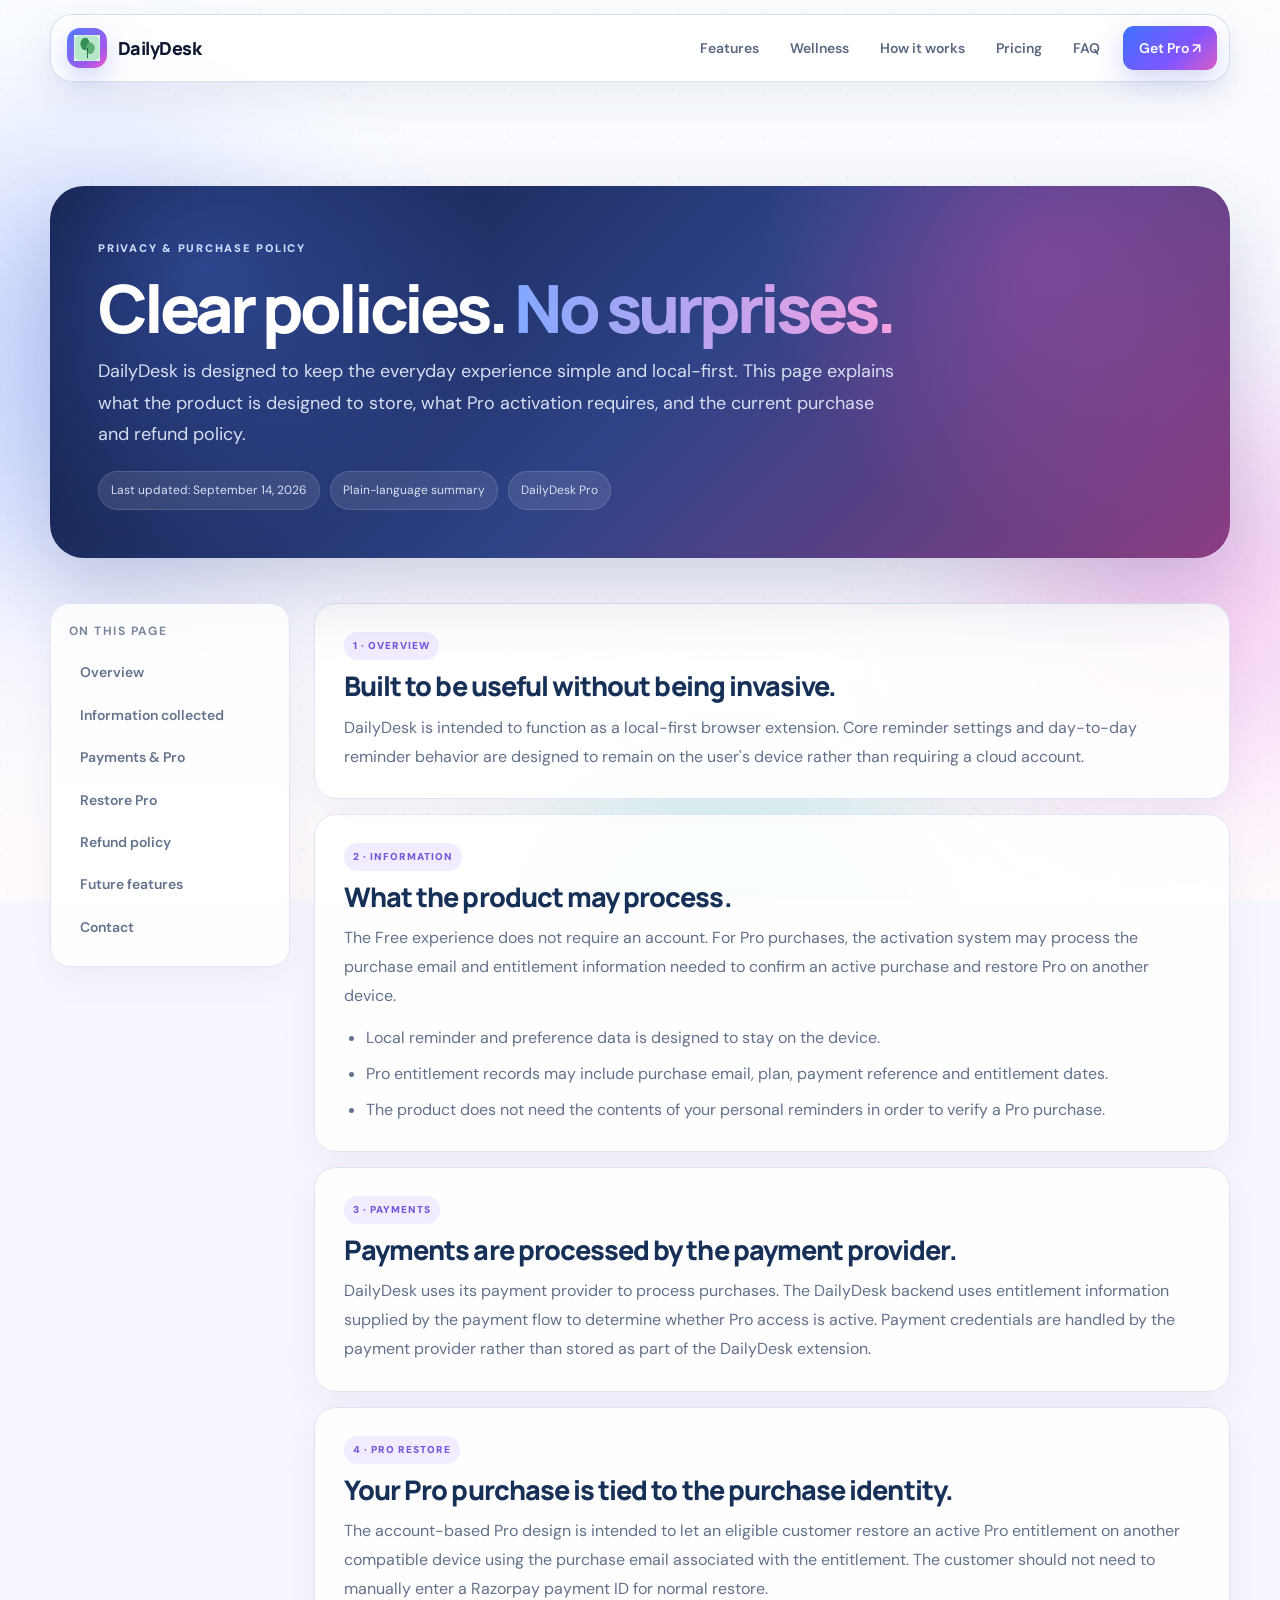
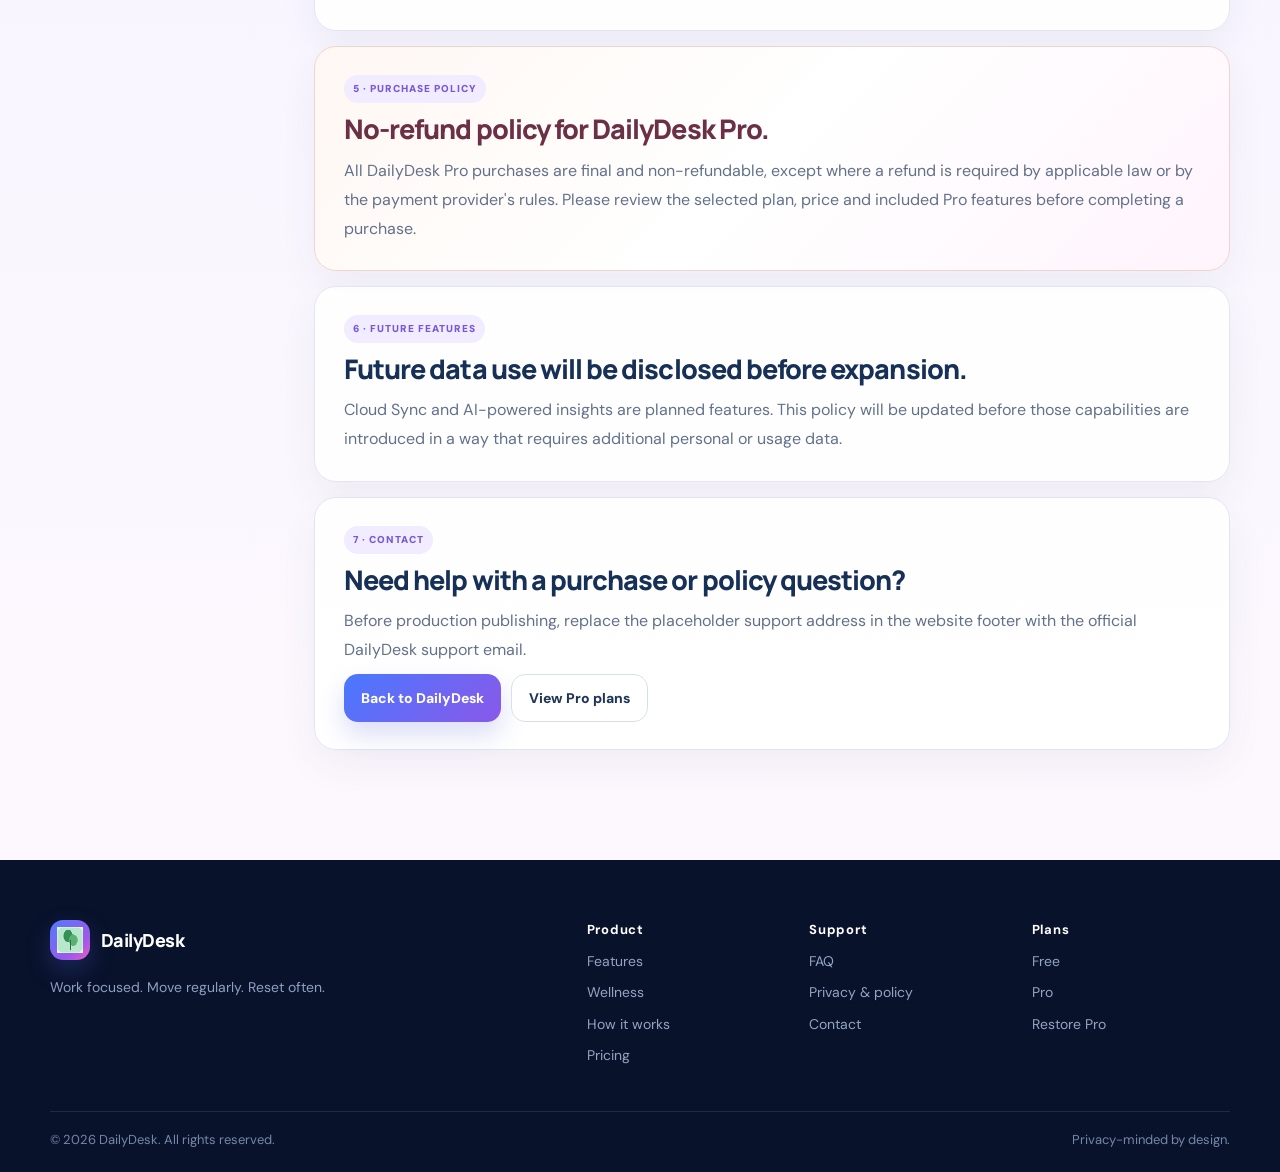
==== commit 594f133e: "v7" ====
--- a/privacy.html
+++ b/privacy.html
@@ -2,34 +2,153 @@
 <html lang="en">
 <head>
   <meta charset="utf-8">
-  <meta name="viewport" content="width=device-width,initial-scale=1">
-  <meta name="theme-color" content="#0c1630">
-  <title>DailyDesk — Privacy</title>
+  <meta name="viewport" content="width=device-width, initial-scale=1">
+  <meta name="theme-color" content="#09122b">
+  <meta name="description" content="DailyDesk privacy and purchase policy. Local-first by design, with transparent information about Pro entitlement and refunds.">
+  <title>DailyDesk — Privacy & Purchase Policy</title>
   <link rel="icon" href="icon128.png">
-  <link rel="preconnect" href="https://fonts.googleapis.com">
-  <link rel="preconnect" href="https://fonts.gstatic.com" crossorigin>
-  <link href="https://fonts.googleapis.com/css2?family=DM+Sans:wght@400;500;600;700&family=Manrope:wght@600;700;800&display=swap" rel="stylesheet">
   <link rel="stylesheet" href="styles.css">
 </head>
-<body>
-  <div class="page-bg" aria-hidden="true"><span class="blob blob-a"></span><span class="blob blob-b"></span><span class="grid-glow"></span></div>
-  <header class="site-header"><div class="nav-shell"><a class="brand" href="index.html"><span class="brand-mark"><img src="icon48.png" alt=""></span><span class="brand-word">DailyDesk</span></a><nav class="nav-links" style="display:flex"><a href="index.html#features">Features</a><a href="index.html#wellness">Wellness</a><a href="index.html#pricing">Pricing</a><a href="index.html#faq">FAQ</a><a class="nav-cta" href="index.html#pricing">Get Pro <span>↗</span></a></nav></div></header>
+<body class="policy-page">
+  <div class="site-bg" aria-hidden="true">
+    <div class="mesh mesh-1"></div><div class="mesh mesh-2"></div><div class="mesh mesh-3"></div>
+    <div class="stars"></div>
+  </div>
+  <div class="scroll-progress" id="scrollProgress" aria-hidden="true"></div>
+
+  <header class="header" id="top">
+    <div class="nav-wrap">
+      <a class="brand" href="index.html" aria-label="DailyDesk home">
+        <span class="brand-icon"><img src="icon48.png" alt=""></span>
+        <span class="brand-name">DailyDesk</span>
+      </a>
+      <button class="menu-btn" id="menuBtn" aria-expanded="false" aria-controls="nav" aria-label="Open navigation"><span></span><span></span><span></span></button>
+      <nav class="nav" id="nav">
+        <a href="index.html#features">Features</a>
+        <a href="index.html#wellness">Wellness</a>
+        <a href="index.html#how">How it works</a>
+        <a href="index.html#pricing">Pricing</a>
+        <a href="index.html#faq">FAQ</a>
+        <a class="nav-button" href="index.html#pricing">Get Pro <span>↗</span></a>
+      </nav>
+    </div>
+  </header>
+
   <main>
-    <section class="section-shell" style="padding-top:95px;padding-bottom:100px;max-width:980px">
-      <div class="eyebrow gradient-eyebrow">PRIVACY</div>
-      <h1 style="font:800 58px/1.05 Manrope;letter-spacing:-.055em;margin:14px 0 17px">Your work rhythm should stay yours.</h1>
-      <p style="color:#76859a;font-size:12px">Last updated: September 14, 2026</p>
-      <div style="margin-top:42px;display:grid;gap:20px">
-        <article class="feature-card" style="grid-column:auto"><h3>Overview</h3><p>DailyDesk is designed as a local-first Chrome extension. Reminder settings and day-to-day local reminder data are intended to remain on the user's device.</p></article>
-        <article class="feature-card" style="grid-column:auto"><h3>Information collected</h3><p>The Free experience does not require an account. The Pro activation system may process a purchase email and entitlement information so a valid Pro purchase can be restored on another device.</p></article>
-        <article class="feature-card" style="grid-column:auto"><h3>Payments</h3><p>Payments are processed by the selected payment provider. DailyDesk uses entitlement information supplied to its backend to determine whether a Pro purchase is active.</p></article>
-        <article class="feature-card" style="grid-column:auto"><h3>Future features</h3><p>Cloud sync and AI-powered insights are planned separately. This policy will be updated before additional personal data is collected for those capabilities.</p></article>
-        <article class="feature-card purchase-policy-card" style="grid-column:auto"><h3>Purchase & refund policy</h3><p>All DailyDesk Pro purchases are final and non-refundable, except where a refund is required by applicable law or by the payment provider's rules. Please review the selected plan, price and included features before purchase.</p></article>
-        <article class="feature-card" style="grid-column:auto"><h3>Contact</h3><p>Replace the placeholder contact address in the site footer and mail link before production publishing.</p></article>
+    <section class="policy-hero section">
+      <div class="policy-hero-card reveal visible">
+        <span class="eyebrow">PRIVACY & PURCHASE POLICY</span>
+        <h1>Clear policies. <span>No surprises.</span></h1>
+        <p>DailyDesk is designed to keep the everyday experience simple and local-first. This page explains what the product is designed to store, what Pro activation requires, and the current purchase and refund policy.</p>
+        <div class="policy-meta">
+          <span>Last updated: September 14, 2026</span>
+          <span>Plain-language summary</span>
+          <span>DailyDesk Pro</span>
+        </div>
       </div>
-      <p style="margin-top:28px"><a class="btn btn-primary" href="index.html">← Back to DailyDesk</a></p>
+    </section>
+
+    <section class="section policy-layout">
+      <aside class="policy-nav" aria-label="Policy navigation">
+        <b>ON THIS PAGE</b>
+        <a href="#overview">Overview</a>
+        <a href="#collection">Information collected</a>
+        <a href="#payments">Payments & Pro</a>
+        <a href="#restore">Restore Pro</a>
+        <a href="#refunds">Refund policy</a>
+        <a href="#future">Future features</a>
+        <a href="#contact">Contact</a>
+      </aside>
+
+      <div class="policy-content">
+        <article class="policy-card" id="overview">
+          <span class="label">1 · OVERVIEW</span>
+          <h2>Built to be useful without being invasive.</h2>
+          <p>DailyDesk is intended to function as a local-first browser extension. Core reminder settings and day-to-day reminder behavior are designed to remain on the user's device rather than requiring a cloud account.</p>
+        </article>
+
+        <article class="policy-card" id="collection">
+          <span class="label">2 · INFORMATION</span>
+          <h2>What the product may process.</h2>
+          <p>The Free experience does not require an account. For Pro purchases, the activation system may process the purchase email and entitlement information needed to confirm an active purchase and restore Pro on another device.</p>
+          <ul>
+            <li>Local reminder and preference data is designed to stay on the device.</li>
+            <li>Pro entitlement records may include purchase email, plan, payment reference and entitlement dates.</li>
+            <li>The product does not need the contents of your personal reminders in order to verify a Pro purchase.</li>
+          </ul>
+        </article>
+
+        <article class="policy-card" id="payments">
+          <span class="label">3 · PAYMENTS</span>
+          <h2>Payments are processed by the payment provider.</h2>
+          <p>DailyDesk uses its payment provider to process purchases. The DailyDesk backend uses entitlement information supplied by the payment flow to determine whether Pro access is active. Payment credentials are handled by the payment provider rather than stored as part of the DailyDesk extension.</p>
+        </article>
+
+        <article class="policy-card" id="restore">
+          <span class="label">4 · PRO RESTORE</span>
+          <h2>Your Pro purchase is tied to the purchase identity.</h2>
+          <p>The account-based Pro design is intended to let an eligible customer restore an active Pro entitlement on another compatible device using the purchase email associated with the entitlement. The customer should not need to manually enter a Razorpay payment ID for normal restore.</p>
+        </article>
+
+        <article class="policy-card callout" id="refunds">
+          <span class="label">5 · PURCHASE POLICY</span>
+          <h2>No-refund policy for DailyDesk Pro.</h2>
+          <p>All DailyDesk Pro purchases are final and non-refundable, except where a refund is required by applicable law or by the payment provider's rules. Please review the selected plan, price and included Pro features before completing a purchase.</p>
+        </article>
+
+        <article class="policy-card" id="future">
+          <span class="label">6 · FUTURE FEATURES</span>
+          <h2>Future data use will be disclosed before expansion.</h2>
+          <p>Cloud Sync and AI-powered insights are planned features. This policy will be updated before those capabilities are introduced in a way that requires additional personal or usage data.</p>
+        </article>
+
+        <article class="policy-card" id="contact">
+          <span class="label">7 · CONTACT</span>
+          <h2>Need help with a purchase or policy question?</h2>
+          <p>Before production publishing, replace the placeholder support address in the website footer with the official DailyDesk support email.</p>
+          <div class="policy-actions">
+            <a class="primary-action" href="index.html">Back to DailyDesk</a>
+            <a class="secondary-action" href="index.html#pricing">View Pro plans</a>
+          </div>
+        </article>
+      </div>
     </section>
   </main>
-  <footer class="site-footer"><div class="footer-bottom"><span>© 2026 DailyDesk. All rights reserved.</span><span>Privacy-minded by design.</span></div></footer>
+
+  <footer class="footer">
+    <div class="footer-main section">
+      <div class="footer-brand">
+        <a class="brand" href="index.html"><span class="brand-icon"><img src="icon48.png" alt=""></span><span class="brand-name">DailyDesk</span></a>
+        <p>Work focused. Move regularly. Reset often.</p>
+      </div>
+      <div class="footer-links">
+        <div><b>Product</b><a href="index.html#features">Features</a><a href="index.html#wellness">Wellness</a><a href="index.html#how">How it works</a><a href="index.html#pricing">Pricing</a></div>
+        <div><b>Support</b><a href="index.html#faq">FAQ</a><a href="privacy.html">Privacy & policy</a><a href="mailto:YOUR-EMAIL@example.com">Contact</a></div>
+        <div><b>Plans</b><a href="index.html#pricing">Free</a><a href="index.html#pricing">Pro</a><a href="index.html#pricing">Restore Pro</a></div>
+      </div>
+    </div>
+    <div class="footer-bottom section"><span>© 2026 DailyDesk. All rights reserved.</span><span>Privacy-minded by design.</span></div>
+  </footer>
+
+  <script>
+    const menuBtn = document.getElementById('menuBtn');
+    const nav = document.getElementById('nav');
+    menuBtn?.addEventListener('click', () => {
+      const open = nav.classList.toggle('open');
+      menuBtn.setAttribute('aria-expanded', String(open));
+    });
+    nav?.querySelectorAll('a').forEach(a => a.addEventListener('click', () => {
+      nav.classList.remove('open');
+      menuBtn?.setAttribute('aria-expanded', 'false');
+    }));
+    const scrollProgress = document.getElementById('scrollProgress');
+    const updateProgress = () => {
+      const max = document.documentElement.scrollHeight - window.innerHeight;
+      const value = max > 0 ? (window.scrollY / max) * 100 : 0;
+      if (scrollProgress) scrollProgress.style.width = value + '%';
+    };
+    window.addEventListener('scroll', updateProgress, { passive: true });
+    updateProgress();
+  </script>
 </body>
 </html>
--- a/styles.css
+++ b/styles.css
@@ -1,155 +1,142 @@
-:root{--ink:#10162b;--muted:#66728a;--line:#dfe6f1;--soft:#f5f7fb;--white:#fff;--blue:#3d73ff;--violet:#7d54ff;--pink:#ef5bd9;--cyan:#27c7e5;--mint:#37c89b;--amber:#f4a63a;--navy:#09122b;--shadow:0 24px 70px rgba(31,42,74,.11)}
-*{box-sizing:border-box}html{scroll-behavior:smooth}body{margin:0;font-family:"DM Sans",Arial,sans-serif;color:var(--ink);background:#fbfcff;overflow-x:hidden}a{color:inherit;text-decoration:none}button{font:inherit}.site-bg{position:fixed;inset:0;z-index:-3;overflow:hidden;background:linear-gradient(180deg,#fcfdff 0%,#f7f9ff 52%,#fcfbff 100%)}.mesh{position:absolute;border-radius:50%;filter:blur(50px);opacity:.42;animation:drift 16s ease-in-out infinite}.mesh-1{width:520px;height:520px;left:-180px;top:90px;background:radial-gradient(circle,#6e88ff 0%,rgba(110,136,255,0) 72%)}.mesh-2{width:440px;height:440px;right:-150px;top:330px;background:radial-gradient(circle,#e96de4 0%,rgba(233,109,228,0) 72%);animation-delay:-5s}.mesh-3{width:480px;height:480px;left:35%;bottom:-300px;background:radial-gradient(circle,#39d6bf 0%,rgba(57,214,191,0) 72%);animation-delay:-9s}.stars{position:absolute;inset:0;background-image:radial-gradient(circle at 20% 28%,rgba(64,91,160,.08) 1px,transparent 1px),radial-gradient(circle at 78% 52%,rgba(132,66,167,.07) 1px,transparent 1px);background-size:36px 36px,42px 42px;opacity:.5}.section{width:min(1180px,calc(100% - 40px));margin-inline:auto}.header{position:sticky;top:0;z-index:50;padding:14px 0}.nav-wrap{width:min(1180px,calc(100% - 28px));margin:auto;height:62px;padding:0 12px 0 16px;display:flex;align-items:center;justify-content:space-between;border:1px solid rgba(221,228,240,.9);border-radius:20px;background:rgba(255,255,255,.78);backdrop-filter:blur(18px);box-shadow:0 12px 35px rgba(35,52,86,.06)}.brand{display:flex;align-items:center;gap:10px;font-weight:800}.brand-icon{width:34px;height:34px;border-radius:10px;display:grid;place-items:center;background:linear-gradient(135deg,#4d7dff,#995ce9);box-shadow:0 8px 22px rgba(74,102,235,.25)}.brand-icon img{width:22px;height:22px}.brand-name{font:800 16px Manrope}.nav{display:flex;align-items:center;gap:4px}.nav a{padding:10px 12px;font-size:11px;color:#58657a;border-radius:10px}.nav a:hover{color:#15203a;background:#f2f5fa}.nav-button{color:#fff!important;background:linear-gradient(135deg,#3c73ff,#7858ff);box-shadow:0 8px 22px rgba(79,102,237,.24);margin-left:4px}.menu-btn{display:none;border:0;background:none;padding:8px}.menu-btn span{display:block;width:22px;height:2px;background:#172038;margin:4px;border-radius:5px}
-.hero{min-height:720px;display:grid;grid-template-columns:1.02fr .98fr;gap:55px;align-items:center;padding-top:62px;padding-bottom:74px}.hero-copy{max-width:650px}.pill{display:inline-flex;align-items:center;gap:9px;padding:9px 12px;border-radius:999px;font-size:9px;font-weight:800;letter-spacing:.12em}.gradient-pill{color:#4c5a75;background:linear-gradient(90deg,rgba(61,115,255,.08),rgba(236,92,217,.08));border:1px solid rgba(126,111,213,.14)}.pulse{width:7px;height:7px;border-radius:50%;background:linear-gradient(135deg,var(--blue),var(--pink));box-shadow:0 0 0 6px rgba(93,101,237,.08);animation:pulse 2s infinite}.hero h1{font:800 clamp(52px,7vw,88px)/.95 Manrope;letter-spacing:-.065em;margin:22px 0 24px}.hero h1 span,.section-intro h2 span,.reason-copy h3 span,.restore-copy h2 span{background:linear-gradient(90deg,#4679ff 0%,#7655ff 45%,#e35ed1 100%);-webkit-background-clip:text;background-clip:text;color:transparent}.hero-sub{max-width:650px;color:#67738a;font-size:16px;line-height:1.75;margin:0}.hero-actions{display:flex;gap:12px;flex-wrap:wrap;margin-top:28px}.button{display:inline-flex;align-items:center;justify-content:center;gap:8px;min-height:50px;padding:0 18px;border-radius:14px;font-size:12px;font-weight:800;transition:.25s ease}.button:hover{transform:translateY(-2px)}.primary{background:linear-gradient(135deg,#3d73ff,#7e55ff);color:#fff;box-shadow:0 18px 35px rgba(72,99,232,.24)}.secondary{background:#fff;border:1px solid #dfe5ef;color:#22304b;box-shadow:0 10px 22px rgba(36,51,82,.05)}.hero-proof{display:flex;gap:18px;flex-wrap:wrap;margin-top:18px;color:#778398;font-size:9px}.hero-proof b{color:#3e73ff;margin-right:4px}.hero-art{position:relative;min-height:590px;display:grid;place-items:center}.orbit{position:absolute;border:1px solid rgba(91,108,212,.16);border-radius:50%;transition:transform .25s ease}.orbit-a{width:430px;height:430px}.orbit-b{width:530px;height:530px}.orbit-c{width:650px;height:650px;border-color:rgba(229,89,214,.1)}.app-card{position:relative;width:min(520px,100%);padding:17px;border-radius:26px;background:linear-gradient(180deg,rgba(255,255,255,.98),rgba(246,249,255,.95));border:1px solid #d9e1ee;box-shadow:0 45px 100px rgba(36,51,89,.18),0 4px 20px rgba(71,88,130,.08);z-index:2;animation:float 6s ease-in-out infinite}.app-top,.greeting,.next-card,.mini,.app-bottom,.brand-mini,.status{display:flex;align-items:center}.app-top{justify-content:space-between}.brand-mini{gap:8px;font-size:9px;font-weight:800;color:#20304a}.brand-mini img{width:22px}.status{gap:5px;padding:6px 8px;border-radius:999px;background:#edf9f3;color:#29986f;font-size:7px;font-weight:800}.status i,.tiny-dot{width:6px;height:6px;border-radius:50%;background:#38c89b}.greeting{justify-content:space-between;margin-top:24px}.greeting small{font-size:7px;letter-spacing:.13em;color:#8390a5;font-weight:800}.greeting h3{font:800 20px Manrope;letter-spacing:-.04em;margin:8px 0 0}.avatar{width:36px;height:36px;border-radius:12px;background:linear-gradient(135deg,#eef2ff,#f6eaff);display:grid;place-items:center;font-size:9px;font-weight:800;color:#6558ae}.next-card{justify-content:space-between;gap:20px;margin-top:18px;padding:18px;border-radius:19px;background:linear-gradient(135deg,#f0f6ff 0%,#fbf2ff 100%);border:1px solid #dee7f3}.next-card small{font-size:7px;color:#7888a0;letter-spacing:.11em;font-weight:800}.next-card strong{display:block;font:800 48px Manrope;letter-spacing:-.06em;margin-top:5px}.next-card strong span{font-size:12px;letter-spacing:0;color:#728099;margin-left:4px}.next-card p{font-size:8px;color:#6d7a90;margin:3px 0 10px;max-width:250px}.track{height:5px;background:#e2e9f6;border-radius:99px;overflow:hidden}.track i{display:block;width:72%;height:100%;background:linear-gradient(90deg,#4e7cff,#be61e8);border-radius:99px}.score{min-width:82px;display:flex;flex-direction:column;align-items:center;gap:7px}.score div{width:82px;height:82px;border-radius:50%;display:grid;place-items:center;font:800 21px Manrope;color:#385fd0;background:conic-gradient(#4b79ff 0 72%,#e8eef9 72% 100%);position:relative}.score div:before{content:"";position:absolute;inset:8px;border-radius:50%;background:#f7faff}.score div span,.score div{z-index:0}.score div span{position:relative;font-size:8px}.score small{font-size:7px;color:#8a97aa}.mini-grid{display:grid;grid-template-columns:1fr 1fr;gap:8px;margin-top:10px}.mini{gap:9px;padding:10px;border:1px solid #e7ebf3;background:#fff;border-radius:14px}.mini .ico{width:28px;height:28px;border-radius:9px;display:grid;place-items:center;font-weight:800}.ico-blue{background:#eaf1ff;color:#4b78ec}.ico-mint{background:#e9fbf5;color:#31ad86}.ico-cyan{background:#e8faff;color:#2da8c5}.ico-pink{background:#fff0fb;color:#c958ae}.mini div{flex:1}.mini b{display:block;font-size:9px}.mini small{display:block;color:#8b97aa;font-size:7px;margin-top:2px}.mini em{font-style:normal;font-size:6px;color:#5d6d84}.app-bottom{justify-content:space-between;margin-top:13px;padding:11px 3px 0;border-top:1px solid #edf0f5;color:#728098;font-size:8px}.bars{height:28px;display:flex;align-items:end;gap:3px}.bars i{width:5px;height:var(--h);border-radius:4px;background:linear-gradient(180deg,#507cff,#9b62df)}.float-card{position:absolute;display:flex;align-items:center;gap:9px;padding:10px 12px;background:rgba(255,255,255,.92);border:1px solid #e0e6f1;border-radius:14px;box-shadow:0 20px 40px rgba(34,46,78,.12);z-index:4;animation:float 5.5s ease-in-out infinite}.float-card span{width:28px;height:28px;border-radius:9px;display:grid;place-items:center;background:#f0f3ff}.float-card b{display:block;font-size:8px}.float-card small{display:block;font-size:7px;color:#8590a4;margin-top:2px}.float-water{right:-10px;top:120px;animation-delay:-1.2s}.float-well{left:-22px;bottom:130px;animation-delay:-3s}.float-break{right:8px;bottom:48px;animation-delay:-2s}
-.brand-strip{display:flex;align-items:center;justify-content:space-between;gap:25px;padding:22px 24px;border-radius:22px;background:rgba(255,255,255,.76);border:1px solid #e2e7f0;box-shadow:0 14px 40px rgba(31,48,80,.05)}.mini-label{display:block;font-size:8px;letter-spacing:.14em;font-weight:800;color:#7a879b}.strip-copy strong{display:block;font-size:13px;margin-top:5px}.browser-row{display:flex;gap:7px;flex-wrap:wrap;justify-content:flex-end}.browser-row span{padding:9px 11px;border-radius:999px;background:linear-gradient(90deg,#f1f5ff,#fff0fb);border:1px solid #e0e6f1;color:#647189;font-size:8px;font-weight:700}
-.content-section{padding-top:120px;padding-bottom:100px}.section-intro{max-width:760px;margin-bottom:45px}.section-intro.center{margin-inline:auto;text-align:center}.eyebrow{display:inline-block;font-size:8px;letter-spacing:.15em;font-weight:900}.eyebrow.blue{color:#5078ee}.eyebrow.pink{color:#d053b4}.eyebrow.violet{color:#7459d7}.eyebrow.green{color:#34a980}.eyebrow.light{color:#b7c7e4}.section-intro h2{font:800 clamp(38px,5vw,60px)/1.02 Manrope;letter-spacing:-.055em;margin:12px 0 15px}.section-intro p{margin:0;color:#778399;font-size:14px;line-height:1.75}.feature-bento{display:grid;grid-template-columns:repeat(12,1fr);gap:13px}.feature{grid-column:span 4;min-height:270px;padding:22px;border-radius:23px;background:rgba(255,255,255,.86);border:1px solid #e1e7f0;box-shadow:0 14px 34px rgba(40,53,86,.05);transition:.25s ease;position:relative;overflow:hidden}.feature:hover{transform:translateY(-5px);box-shadow:0 24px 50px rgba(40,53,86,.10);border-color:#ccd7e8}.feature-large{grid-column:span 8;min-height:270px}.feature.wide{grid-column:span 8}.feature-wide2{grid-column:span 8}.feature-icon{width:40px;height:40px;border-radius:13px;display:grid;place-items:center;font-weight:900;margin-bottom:18px}.blue-icon{background:linear-gradient(135deg,#eaf1ff,#f2edff);color:#4a76ee}.mint-icon{background:#e8fbf5;color:#2ea982}.aqua-icon{background:#e8fbff;color:#2ca8c5}.violet-icon{background:#f0eaff;color:#7655d9}.amber-icon{background:#fff6e6;color:#d98924}.pink-icon{background:#fff0fb;color:#ca55b2}.indigo-icon{background:#eef0ff;color:#6174df}.cyan-icon{background:#e9fbff;color:#2ca9c8}.coral-icon{background:#fff1ee;color:#db6c61}.feature-number{position:absolute;right:18px;top:22px;font-size:7px;letter-spacing:.12em;color:#a3adbd;font-weight:800}.feature h3{font:800 19px Manrope;letter-spacing:-.03em;margin:0 0 8px}.feature p{margin:0;color:#748097;font-size:10px;line-height:1.7}.feature-ui{position:absolute;left:22px;right:22px;bottom:20px;padding:13px 14px;border-radius:14px;background:linear-gradient(135deg,#f3f6ff,#fbf2ff);border:1px solid #e4e8f1;display:flex;align-items:end;gap:12px}.feature-ui b{font-size:8px;color:#748299}.feature-ui strong{font:800 20px Manrope;margin-left:auto}.spark{height:29px;display:flex;align-items:end;gap:3px}.spark i{width:6px;height:var(--h);background:linear-gradient(180deg,#5680ff,#b060df);border-radius:4px}.progress-chip,.choice-row,.duration-row,.preset-row{display:flex;align-items:center;gap:6px;flex-wrap:wrap}.progress-chip{margin-top:22px}.progress-chip span{width:9px;height:9px;border-radius:3px;background:#7f9df8}.progress-chip span:nth-child(2){opacity:.75}.progress-chip span:nth-child(3){opacity:.5}.progress-chip span:nth-child(4){opacity:.3}.progress-chip b{font-size:8px;color:#6b7890;margin-left:4px}.water-dots{display:flex;gap:5px;margin-top:28px}.water-dots i{width:12px;height:28px;border-radius:8px 8px 11px 11px;background:linear-gradient(180deg,#58d5e8,#56a8ee);display:block;transform:skewY(-3deg)}.water-dots .muted{opacity:.2}.choice-row{margin-top:22px}.choice-row span,.duration-row span,.preset-row span{padding:7px 9px;border-radius:8px;background:#f4f6fa;color:#738198;font-size:7px;font-weight:800;border:1px solid #e6eaf1}.choice-row .active,.duration-row .active,.preset-row .active{background:#edf2ff;color:#5476df;border-color:#cfdbff}.choice-row small{font-size:7px;color:#95a0b2}.wide{display:grid;grid-template-columns:auto 1fr;column-gap:16px;align-items:start}.wide .feature-icon{grid-row:span 2}.wide-copy{padding-top:3px}.wide .duration-row{grid-column:2;margin-top:18px}.pause-demo{display:flex;justify-content:space-between;align-items:center;padding:12px;margin-top:20px;background:#f7f9fb;border:1px solid #e8ebf2;border-radius:13px}.pause-demo b{font-size:8px}.pause-demo span{font-size:7px;color:#7f8ca0}.pause-demo i{font-style:normal;width:24px;height:24px;border-radius:7px;display:grid;place-items:center;background:#eaf8f3;color:#319e7a}.feature blockquote{margin:22px 0 0;padding:12px;border-left:3px solid #7b6ae8;border-radius:4px 10px 10px 4px;background:#f8f7ff;color:#6d6889;font-size:8px;font-style:italic}.feature blockquote span{float:right;color:#7c71cc}.routine-list{display:grid;grid-template-columns:1fr;gap:7px;margin-top:18px}.routine-list span{padding:9px;border-radius:9px;background:#f7f9fc;border:1px solid #e7ebf2;color:#6f7d92;font-size:7px}.routine-list b{color:#3e6fe5;margin-right:8px}
-.wellness-section{position:relative;background:linear-gradient(135deg,#101a3c 0%,#1f2b5c 50%,#311c58 100%);color:#fff;overflow:hidden;margin-top:35px}.wellness-section:before{content:"";position:absolute;inset:0;background:radial-gradient(circle at 10% 20%,rgba(79,124,255,.25),transparent 38%),radial-gradient(circle at 88% 70%,rgba(234,87,219,.2),transparent 36%)}.wellness-glow{position:absolute;width:520px;height:520px;right:-200px;top:-220px;border-radius:50%;background:radial-gradient(circle,rgba(85,138,255,.55),transparent 66%);filter:blur(10px)}.wellness-grid{display:grid;grid-template-columns:1fr 1fr;align-items:center;min-height:720px;padding-top:100px;padding-bottom:100px;position:relative;z-index:1}.wellness-copy{max-width:610px}.wellness-copy h2{font:800 clamp(38px,5vw,60px)/1.03 Manrope;letter-spacing:-.055em;margin:14px 0 16px}.wellness-copy p{color:#b8c5dd;font-size:14px;line-height:1.75}.wellness-items{display:grid;grid-template-columns:1fr 1fr;gap:9px;margin-top:28px}.wellness-items>div{display:flex;gap:10px;padding:13px;border-radius:14px;background:rgba(255,255,255,.06);border:1px solid rgba(255,255,255,.08)}.wellness-items span{width:29px;height:29px;border-radius:9px;display:grid;place-items:center;background:linear-gradient(135deg,rgba(80,125,255,.25),rgba(238,94,220,.2));color:#dbe2ff}.wellness-items b{font-size:9px;display:block}.wellness-items small{display:block;color:#98a9c5;font-size:7px;line-height:1.55;margin-top:3px}.light-link{display:inline-flex;gap:7px;margin-top:24px;color:#fff;font-size:10px;font-weight:800}.wellness-art{min-height:560px;position:relative;display:grid;place-items:center}.well-card.main-card{width:320px;min-height:430px;padding:18px;border-radius:28px;background:linear-gradient(180deg,#fff,#edf2ff);color:#1d2d4e;box-shadow:0 40px 90px rgba(0,0,0,.25);position:relative;z-index:2;animation:float 6.4s ease-in-out infinite}.well-top{display:flex;justify-content:space-between;color:#6580cc;font-size:8px;font-weight:800}.well-pro{letter-spacing:.12em}.person{height:180px;position:relative;display:grid;place-items:center}.person-head{position:absolute;width:75px;height:75px;border-radius:50%;top:40px;background:linear-gradient(180deg,#e1a97e,#bd805d);box-shadow:0 4px 0 rgba(96,55,31,.08)}.person-head:before{content:"";position:absolute;width:80px;height:35px;left:-2px;top:-10px;border-radius:55px 55px 25px 25px;background:#2e2536}.person-body{position:absolute;width:145px;height:110px;bottom:0;border-radius:32px 32px 16px 16px;background:linear-gradient(135deg,#4e75df,#6d56d4)}.person-arm{position:absolute;width:20px;height:95px;border-radius:20px;background:#d39a70;bottom:20px}.a1{left:77px;transform:rotate(18deg)}.a2{right:77px;transform:rotate(-18deg)}.well-message{padding:16px;border-radius:16px;background:#fff}.well-message small{font-size:7px;color:#6c7a92;letter-spacing:.12em;font-weight:800}.well-message strong{display:block;font:800 21px/1.15 Manrope;margin-top:8px;letter-spacing:-.04em}.well-timer{display:flex;align-items:center;gap:8px;margin-top:13px;color:#73839d;font-size:8px}.well-timer i{width:7px;height:7px;border-radius:50%;background:#4cc9a2}.well-card.back-card{position:absolute;width:255px;padding:18px;right:24px;top:25px;border-radius:22px;background:rgba(255,255,255,.08);border:1px solid rgba(255,255,255,.12);backdrop-filter:blur(9px);transform:rotate(7deg);z-index:1}.back-card span{font-size:7px;color:#b6c7ff;letter-spacing:.12em}.back-card b{display:block;margin-top:9px;font-size:12px}.back-card small{display:block;color:#9eabc2;font-size:8px;margin-top:4px}.well-orbit{position:absolute;border:1px solid rgba(132,152,231,.23);border-radius:50%}.orbit-w1{width:420px;height:420px}.orbit-w2{width:540px;height:540px;border-color:rgba(236,90,214,.16)}
-.how-section{padding-top:105px;padding-bottom:105px}.how-grid{display:grid;grid-template-columns:1fr 54px 1fr 54px 1fr;gap:12px;align-items:center}.how-card{position:relative;padding:27px;border-radius:22px;background:rgba(255,255,255,.86);border:1px solid #e1e6ef;box-shadow:0 16px 35px rgba(36,52,83,.05)}.step{position:absolute;top:15px;right:16px;font-size:8px;color:#9aa6b7;font-weight:800}.how-icon{width:42px;height:42px;border-radius:13px;display:grid;place-items:center;background:linear-gradient(135deg,#ecf2ff,#fff0fa);color:#5b72df;font-weight:900;margin-bottom:20px}.how-card h3{font:800 19px Manrope;margin:0 0 8px}.how-card p{font-size:10px;color:#738097;line-height:1.7;margin:0}.connector{text-align:center;color:#a2acc0;font-size:19px}.connector span{display:inline-block;animation:arrow 2s ease-in-out infinite}.browser-note{display:flex;gap:12px;align-items:center;max-width:850px;margin:34px auto 0;padding:14px 17px;border-radius:17px;background:linear-gradient(90deg,#f2f6ff,#fbf2ff);border:1px solid #e1e6ef}.browser-icon{width:35px;height:35px;border-radius:11px;display:grid;place-items:center;background:linear-gradient(135deg,#3d73ff,#7a57e8);color:#fff}.browser-note b{display:block;font-size:9px}.browser-note span{display:block;margin-top:4px;font-size:8px;color:#7d889b}
-.pricing-section{position:relative;padding-top:115px;padding-bottom:100px;overflow:hidden}.pricing-bg{position:absolute;inset:0;background:radial-gradient(circle at 10% 45%,rgba(69,123,255,.11),transparent 28%),radial-gradient(circle at 88% 40%,rgba(226,87,215,.10),transparent 26%);pointer-events:none}.pricing-value-bar{position:relative;display:grid;grid-template-columns:repeat(3,1fr);gap:10px;margin:35px 0 18px}.pricing-value-bar>div{display:flex;gap:10px;align-items:center;padding:15px 17px;background:rgba(255,255,255,.8);border:1px solid #e1e6ef;border-radius:17px}.vicon{width:31px;height:31px;border-radius:10px;display:grid;place-items:center;background:#e9f8f2;color:#319b78;font-size:12px}.vicon.pro{background:#f4edff;color:#7351cf}.vicon.save{background:#fff2e5;color:#cf8120}.pricing-value-bar b{display:block;font-size:9px}.pricing-value-bar small{display:block;color:#7d899c;font-size:7px;margin-top:3px}.pricing-grid{position:relative;display:grid;grid-template-columns:repeat(4,1fr);gap:14px}.price-card{position:relative;min-height:560px;padding:24px 22px;border-radius:25px;background:rgba(255,255,255,.92);border:1px solid #dfe6ef;box-shadow:0 20px 48px rgba(36,52,84,.06);transition:transform .28s ease,opacity .28s ease,filter .28s ease,box-shadow .28s ease,border-color .28s ease;outline:none;overflow:hidden}.price-card:hover,.price-card.is-current{transform:translateY(-8px);box-shadow:0 30px 65px rgba(47,66,106,.13);border-color:#c8d5e9}.card-accent{position:absolute;left:0;right:0;top:0;height:4px;background:linear-gradient(90deg,#4e7cff,#9c62df)}.accent-blue{background:linear-gradient(90deg,#487bff,#6ea1ff)}.accent-cyan{background:linear-gradient(90deg,#2bc2dc,#5f91ff)}.accent-violet{background:linear-gradient(90deg,#7957ff,#b25be8)}.accent-pink{background:linear-gradient(90deg,#eb5ad4,#f68fbb)}.plan-kicker{display:inline-flex;padding:7px 9px;border-radius:999px;background:#f4f6fa;color:#77859a;font-size:7px;letter-spacing:.12em;font-weight:900}.price-card h3{font:800 21px Manrope;letter-spacing:-.04em;margin:19px 0 4px}.price{display:flex;align-items:baseline;gap:6px}.price strong{font:800 46px Manrope;letter-spacing:-.06em}.price span{font-size:9px;color:#7d899d}.price-card>p{min-height:66px;color:#748197;font-size:9.5px;line-height:1.65;margin:11px 0}.save-box{min-height:52px;display:flex;align-items:center;justify-content:space-between;gap:9px;padding:10px 11px;border-radius:13px;background:linear-gradient(135deg,#eff7ff,#f9f0ff);border:1px solid #e0e6f1}.save-box b{display:block;color:#4e6fe0;font-size:10px}.save-box span{display:block;color:#8793a6;font-size:7px;margin-top:2px}.save-box>strong{font:800 12px Manrope;color:#384b76;text-align:right}.save-box.neutral{background:#f8f9fb}.save-box.neutral b{color:#54637a}.price-card ul{list-style:none;padding:0;margin:20px 0 20px}.price-card li{position:relative;padding-left:17px;margin:10px 0;font-size:8.5px;color:#40516b}.price-card li:before{content:"✓";position:absolute;left:0;color:#4d78eb;font-weight:900}.plan-btn{display:flex;align-items:center;justify-content:center;gap:8px;position:absolute;left:22px;right:22px;bottom:20px;min-height:45px;border-radius:13px;background:#fff;border:1px solid #d5deeb;font-size:10px;font-weight:900;transition:.25s ease}.plan-btn:hover{background:#f3f6ff;border-color:#bac9e4;transform:translateY(-1px)}.price-card.is-current .plan-btn,.price-card:hover .plan-btn{background:linear-gradient(135deg,#3d73ff,#7659e9);color:#fff;border-color:transparent;box-shadow:0 15px 28px rgba(75,100,224,.22)}.pricing-grid.is-interacting .price-card:not(.is-current){opacity:.58;filter:saturate(.72) scale(.985)}.pricing-grid.is-interacting .price-card.is-current{opacity:1;filter:none}.hover-hint{display:flex;justify-content:center;gap:10px;flex-wrap:wrap;margin-top:15px;font-size:8px;color:#8d98aa}.hover-hint b{color:#596a85}.pricing-reason{display:grid;grid-template-columns:1.2fr .8fr;gap:30px;margin-top:70px;padding:30px;border-radius:25px;background:linear-gradient(135deg,#fff,#f7f9ff);border:1px solid #e0e6ef;box-shadow:0 18px 40px rgba(40,54,85,.05)}.reason-copy h3{font:800 32px/1.12 Manrope;letter-spacing:-.045em;margin:11px 0}.reason-copy p{font-size:10px;color:#788499;line-height:1.75;margin:0;max-width:700px}.reason-grid{display:grid;grid-template-columns:1fr 1fr;gap:9px}.reason-grid div{padding:18px;border-radius:15px;background:#fff;border:1px solid #e7ebf2;text-align:center}.reason-grid b{display:block;font:800 27px Manrope;background:linear-gradient(90deg,#4a76ff,#d158dc);-webkit-background-clip:text;color:transparent}.reason-grid span{display:block;color:#8190a4;font-size:7px;margin-top:4px}.compare{margin-top:75px}.compare-head{display:flex;justify-content:space-between;align-items:end;gap:25px}.compare-head h3{font:800 28px Manrope;letter-spacing:-.04em;margin:10px 0 0}.compare-head p{max-width:430px;color:#7a879a;font-size:9px;line-height:1.7}.compare-table{margin-top:18px;background:#fff;border:1px solid #dfe5ee;border-radius:18px;overflow:hidden}.compare-row{display:grid;grid-template-columns:1fr 90px 90px;align-items:center;padding:13px 16px;border-top:1px solid #edf0f4;font-size:8.5px}.compare-row:first-child{border-top:0}.compare-row b{text-align:center;color:#8390a2}.compare-row.head{background:#f6f8fb;color:#30415d;font-weight:900}.compare-row.head b{color:#60718a}.compare-row.pro-row{background:linear-gradient(90deg,rgba(78,120,255,.03),rgba(215,88,214,.04))}.compare-row.pro-row b:last-child{color:#4e72df}.compare-row.planned b:last-child{color:#d18a2e}
-.restore-section{padding-top:20px;padding-bottom:90px}.restore-card{position:relative;overflow:hidden;display:grid;grid-template-columns:1fr 320px;gap:25px;align-items:center;padding:34px;border-radius:28px;background:linear-gradient(135deg,#0e1837,#1f2a55 55%,#2a1a55);color:#fff;box-shadow:0 30px 80px rgba(20,31,67,.2)}.restore-card:after{content:"";position:absolute;width:420px;height:420px;right:-190px;top:-190px;border-radius:50%;background:radial-gradient(circle,rgba(92,127,255,.5),transparent 65%);filter:blur(4px)}.restore-copy{position:relative;z-index:1}.restore-copy h2{font:800 38px/1.05 Manrope;letter-spacing:-.05em;margin:11px 0}.restore-copy p{max-width:720px;color:#bdc9de;font-size:10.5px;line-height:1.75}.restore-steps{display:flex;align-items:center;flex-wrap:wrap;gap:7px;margin-top:20px}.restore-steps span{padding:8px 10px;border-radius:9px;background:rgba(255,255,255,.07);border:1px solid rgba(255,255,255,.1);font-size:7.5px;color:#dce4f5}.restore-steps i{font-style:normal;color:#91a2c1}.restore-demo{position:relative;z-index:1;padding:22px;border-radius:20px;background:rgba(255,255,255,.07);border:1px solid rgba(255,255,255,.11);box-shadow:0 20px 40px rgba(0,0,0,.12)}.restore-top{display:flex;justify-content:space-between;font-size:7px;color:#9fb2d0;letter-spacing:.12em}.restore-top b{color:#48c9a1}.restore-demo>strong{display:block;font-size:13px;margin-top:20px}.restore-demo>small{display:block;color:#9fb0ca;font-size:8px;margin-top:3px}.device-line{display:flex;align-items:center;justify-content:space-between;margin-top:20px}.device-line span{padding:8px 9px;border-radius:8px;background:rgba(255,255,255,.06);font-size:7px;color:#d0dcf1}.device-line i{font-style:normal;color:#6e86b2}
-.faq-section{padding-top:40px;padding-bottom:95px}.faq-grid{display:grid;grid-template-columns:1fr 1fr;gap:10px;margin-top:35px}.faq-grid details{background:rgba(255,255,255,.85);border:1px solid #dfe5ef;border-radius:17px;padding:17px 18px;transition:.2s ease}.faq-grid details:hover{transform:translateY(-2px);box-shadow:0 14px 30px rgba(38,53,86,.06)}.faq-grid summary{cursor:pointer;list-style:none;display:flex;justify-content:space-between;gap:20px;font-size:10px;font-weight:900}.faq-grid summary::-webkit-details-marker{display:none}.faq-grid summary:after{content:"+";color:#8995a8;font-size:18px;font-weight:400}.faq-grid details[open] summary:after{content:"−"}.faq-grid p{font-size:9px;color:#788499;line-height:1.75;margin:10px 0 0}.final-section{padding-bottom:95px}.final-card{position:relative;overflow:hidden;text-align:center;padding:82px 25px;border-radius:34px;background:linear-gradient(135deg,#0b1532,#1d2752 50%,#2c1d57);color:#fff;box-shadow:0 35px 90px rgba(26,38,75,.22)}.final-orb{position:absolute;border-radius:50%;filter:blur(30px);opacity:.45}.orb-1{width:380px;height:380px;left:-150px;bottom:-220px;background:#4d77ff}.orb-2{width:340px;height:340px;right:-100px;top:-190px;background:#e35ad5}.orb-3{width:220px;height:220px;left:45%;top:-140px;background:#2dc7bd}.final-card h2{font:800 clamp(40px,5vw,62px)/1.02 Manrope;letter-spacing:-.055em;margin:13px 0}.final-card p{max-width:650px;margin:0 auto;color:#b8c5dc;font-size:13px;line-height:1.75}.centered{justify-content:center}.light-btn{background:#fff;color:#18233e}.glass-btn{background:rgba(255,255,255,.08);border:1px solid rgba(255,255,255,.17);color:#fff}.final-proof{position:relative;display:flex;justify-content:center;gap:15px;flex-wrap:wrap;margin-top:22px;color:#96a7c4;font-size:8px}.footer{padding-bottom:24px}.footer-main{display:flex;justify-content:space-between;gap:40px;padding-top:28px;padding-bottom:28px;border-top:1px solid #e3e8ef}.footer-brand p{font-size:9px;color:#8a96a8;margin:9px 0 0}.footer-links{display:flex;gap:70px}.footer-links div{display:flex;flex-direction:column;gap:8px}.footer-links b{font-size:9px}.footer-links a{font-size:8px;color:#7d899b}.footer-links a:hover{color:#4a70dd}.footer-bottom{display:flex;justify-content:space-between;gap:20px;padding-top:15px;border-top:1px solid #edf0f4;color:#98a3b1;font-size:7px}
-.reveal{opacity:0;transform:translateY(24px);transition:opacity .7s ease,transform .7s cubic-bezier(.2,.8,.2,1)}.reveal.visible{opacity:1;transform:none}.delay-1{transition-delay:.08s}.delay-2{transition-delay:.16s}
-@keyframes float{0%,100%{transform:translateY(0)}50%{transform:translateY(-9px)}}@keyframes pulse{0%,100%{transform:scale(1);opacity:1}50%{transform:scale(1.3);opacity:.65}}@keyframes drift{0%,100%{transform:translate3d(0,0,0) scale(1)}50%{transform:translate3d(22px,-18px,0) scale(1.04)}}@keyframes arrow{0%,100%{transform:translateX(0)}50%{transform:translateX(4px)}}
-@media(max-width:1050px){.hero{grid-template-columns:1fr;min-height:auto}.hero-copy{max-width:850px}.hero-art{margin-top:20px}.brand-strip{flex-direction:column;align-items:flex-start}.browser-row{justify-content:flex-start}.feature,.feature-large,.feature.wide,.feature-wide2{grid-column:span 6}.pricing-grid{grid-template-columns:1fr 1fr}.wellness-grid{grid-template-columns:1fr}.wellness-copy{max-width:800px}.how-grid{grid-template-columns:1fr}.connector{display:none}.restore-card{grid-template-columns:1fr}.restore-demo{max-width:430px}.pricing-reason{grid-template-columns:1fr}}
-@media(max-width:760px){.section{width:min(100% - 28px,1180px)}.header{padding:8px 0}.nav-wrap{height:56px}.nav{position:absolute;left:10px;right:10px;top:69px;padding:8px;display:none;flex-direction:column;align-items:stretch;background:rgba(255,255,255,.96);border:1px solid #dfe5ef;border-radius:17px;box-shadow:0 18px 45px rgba(25,42,76,.12);backdrop-filter:blur(18px)}.nav.open{display:flex}.nav a{padding:11px}.nav-button{text-align:center;margin-left:0}.menu-btn{display:block}.hero{padding-top:40px;padding-bottom:50px}.hero h1{font-size:48px}.hero-sub{font-size:13px}.hero-proof{flex-direction:column;gap:6px}.hero-art{min-height:470px}.orbit-a{width:300px;height:300px}.orbit-b{width:370px;height:370px}.orbit-c{width:450px;height:450px}.app-card{width:100%;padding:12px;border-radius:21px}.greeting h3{font-size:16px}.next-card strong{font-size:39px}.mini-grid{gap:6px}.mini{padding:8px}.mini .ico{width:24px;height:24px}.float-water{right:-6px;top:66px}.float-well{left:-7px;bottom:76px}.float-break{right:0;bottom:12px}.brand-strip{padding:17px}.content-section{padding-top:80px;padding-bottom:70px}.section-intro h2{font-size:37px}.feature-bento{grid-template-columns:1fr}.feature,.feature-large,.feature.wide,.feature-wide2{grid-column:auto}.feature-large{min-height:260px}.wellness-grid{padding-top:75px;padding-bottom:75px}.wellness-items{grid-template-columns:1fr}.wellness-copy h2{font-size:38px}.wellness-art{min-height:520px}.main-card{transform:scale(.92)}.back-card{right:3%;top:30px}.pricing-section{padding-top:80px}.pricing-value-bar{grid-template-columns:1fr}.pricing-grid{grid-template-columns:1fr}.price-card{min-height:540px}.pricing-reason{padding:22px}.reason-copy h3{font-size:27px}.reason-grid{grid-template-columns:1fr 1fr}.compare-head{flex-direction:column;align-items:flex-start}.compare-row{grid-template-columns:1fr 60px 60px;font-size:7.5px}.faq-grid{grid-template-columns:1fr}.final-card{padding:65px 18px}.final-card h2{font-size:42px}.final-proof{gap:9px}.footer-main{flex-direction:column}.footer-links{gap:30px;flex-wrap:wrap}.footer-bottom{flex-direction:column}.duration-row{margin-top:14px!important}}
-@media(prefers-reduced-motion:reduce){html{scroll-behavior:auto}.mesh,.float-card,.app-card,.main-card,.pulse,.connector span{animation:none!important}.reveal{opacity:1;transform:none;transition:none}.button,.feature,.price-card{transition:none!important}}
+@import url('https://fonts.googleapis.com/css2?family=DM+Sans:wght@400;500;600;700&family=Manrope:wght@700;800&display=swap');
 
-
-/* ============================================================
-   DAILYDESK V6 VISUAL POLISH
-   Stronger color, readable type, consistent feature grid,
-   interactive motion, and premium visual depth.
-   ============================================================ */
 :root{
-  --ink:#0b1630;
-  --muted:#5f6f87;
-  --line:#d9e2f0;
-  --panel:rgba(255,255,255,.86);
-  --blue:#4276ff;
-  --violet:#7b57f0;
-  --pink:#e85ac8;
-  --cyan:#27bde7;
-  --mint:#3ec9a4;
-  --orange:#ff9b51;
-  --yellow:#ffd86b;
+  --ink:#0d1730;
+  --navy:#09122b;
+  --muted:#62708a;
+  --muted-2:#7c89a0;
+  --line:#dce4f2;
+  --white:#fff;
+  --bg:#f7f9ff;
+  --blue:#4f7cff;
+  --blue-2:#6d54ff;
+  --violet:#8c5cff;
+  --pink:#ef5acb;
+  --rose:#ff718f;
+  --cyan:#25c8df;
+  --mint:#3ccaa0;
+  --amber:#ffad4d;
+  --shadow:0 22px 70px rgba(28,44,84,.10);
+  --shadow-lg:0 35px 100px rgba(28,44,84,.16);
+  --radius:28px;
 }
 
-html{scroll-behavior:smooth}
-body{font-size:16px;overflow-x:hidden}
-body::selection{background:#b9b7ff;color:#0a1430}
-a{transition:transform .25s ease,box-shadow .25s ease,color .25s ease,background .25s ease,border-color .25s ease}
+*{box-sizing:border-box}
+html{scroll-behavior:smooth;scroll-padding-top:104px}
+body{margin:0;font-family:"DM Sans",Arial,sans-serif;color:var(--ink);background:linear-gradient(180deg,#fbfdff 0%,#f7f9ff 48%,#fff9fd 100%);overflow-x:hidden;font-size:16px;line-height:1.6;-webkit-font-smoothing:antialiased}
+a{color:inherit;text-decoration:none}
+button{font:inherit}
+img{max-width:100%;display:block}
+::selection{background:#dcd4ff;color:#241a63}
 
-.site-bg{background:linear-gradient(180deg,#f6f9ff 0%,#edf3ff 26%,#f7f4ff 55%,#fff8fb 80%,#eefcff 100%)}
-.site-bg .mesh-1{background:#5e79ff;opacity:.34;filter:blur(12px);animation:meshFloatOne 14s ease-in-out infinite}
-.site-bg .mesh-2{background:#e45bd2;opacity:.22;animation:meshFloatTwo 16s ease-in-out infinite}
-.site-bg .mesh-3{background:#35c9b4;opacity:.20;animation:meshFloatThree 18s ease-in-out infinite}
-.site-bg .stars{opacity:.45}
-.header{background:rgba(255,255,255,.72);border-bottom:1px solid rgba(138,157,194,.18);backdrop-filter:blur(22px);-webkit-backdrop-filter:blur(22px)}
-.brand-name{background:linear-gradient(90deg,#15234f,#6247dc 55%,#d84bbd);-webkit-background-clip:text;background-clip:text;color:transparent}
-.nav a{font-size:13px;font-weight:800;color:#51617b}
-.nav a:hover{color:#6149dc}
-.nav-button{font-size:13px!important}
+.site-bg{position:fixed;inset:0;z-index:-3;overflow:hidden;background:linear-gradient(180deg,#fbfdff 0%,#f6f8ff 55%,#fffafd 100%)}
+.mesh{position:absolute;border-radius:50%;filter:blur(70px);opacity:.42;animation:drift 18s ease-in-out infinite}
+.mesh-1{width:640px;height:640px;left:-240px;top:40px;background:radial-gradient(circle,#6588ff 0%,rgba(101,136,255,0) 70%)}
+.mesh-2{width:560px;height:560px;right:-190px;top:300px;background:radial-gradient(circle,#ee6dda 0%,rgba(238,109,218,0) 70%);animation-delay:-6s}
+.mesh-3{width:600px;height:600px;left:34%;bottom:-380px;background:radial-gradient(circle,#41d8c0 0%,rgba(65,216,192,0) 68%);animation-delay:-11s}
+.stars{position:absolute;inset:0;background-image:radial-gradient(circle at 18% 24%,rgba(77,96,157,.10) 1.2px,transparent 1.2px),radial-gradient(circle at 77% 55%,rgba(161,79,170,.08) 1.2px,transparent 1.2px);background-size:42px 42px,52px 52px;opacity:.45}
 
-.hero{position:relative}
-.hero::before{content:"";position:absolute;inset:-8% -6% auto;height:440px;background:radial-gradient(circle at 20% 40%,rgba(91,118,255,.14),transparent 34%),radial-gradient(circle at 80% 26%,rgba(232,90,200,.13),transparent 30%),radial-gradient(circle at 60% 100%,rgba(39,189,231,.12),transparent 38%);pointer-events:none;z-index:-1}
-.hero-copy .pill{font-size:12px;letter-spacing:.12em;font-weight:900;padding:11px 15px}
-.hero h1{font-size:clamp(54px,6vw,86px);line-height:.98}
-.hero-sub{font-size:18px;line-height:1.7;color:#556783;max-width:760px}
-.hero-proof{font-size:12px;font-weight:800;color:#62728c}
-.button{font-size:14px;font-weight:900;padding:14px 20px;border-radius:14px}
-.button.primary{background:linear-gradient(135deg,#4276ff,#7353ef 52%,#d34fbe);box-shadow:0 16px 34px rgba(92,83,220,.22)}
-.button.primary:hover{transform:translateY(-3px);box-shadow:0 22px 42px rgba(92,83,220,.28)}
-.button.secondary{background:rgba(255,255,255,.8);border:1px solid #cfdaec;color:#263958}
-.button.secondary:hover{transform:translateY(-3px);background:#fff}
+.section{width:min(1180px,calc(100% - 48px));margin-inline:auto}
 
-.app-card,.well-card,.feature,.how-card,.price-card,.pricing-value-bar,.pricing-reason,.compare-table,.faq-grid details,.browser-note{background:rgba(255,255,255,.88);backdrop-filter:blur(14px);-webkit-backdrop-filter:blur(14px)}
-.app-card{border:1px solid rgba(114,135,181,.22);box-shadow:0 34px 90px rgba(46,64,109,.18);animation:cardFloat 6.5s ease-in-out infinite}
-.float-card{font-size:11px;box-shadow:0 18px 42px rgba(44,62,107,.17);border:1px solid rgba(255,255,255,.85)}
-.float-card b{font-size:12px}.float-card small{font-size:10px}
+/* Navigation */
+.header{position:sticky;top:0;z-index:100;padding:14px 0}
+.nav-wrap{width:min(1180px,calc(100% - 28px));margin:auto;min-height:68px;padding:0 12px 0 16px;display:flex;align-items:center;justify-content:space-between;border:1px solid rgba(212,222,238,.92);border-radius:22px;background:rgba(255,255,255,.82);backdrop-filter:blur(22px);box-shadow:0 16px 44px rgba(35,52,86,.08)}
+.brand{display:flex;align-items:center;gap:11px;font-weight:800;flex:0 0 auto}
+.brand-icon{width:40px;height:40px;border-radius:13px;display:grid;place-items:center;background:linear-gradient(135deg,#4f7cff,#9b59eb 68%,#ef5acb);box-shadow:0 10px 24px rgba(79,102,237,.25)}
+.brand-icon img{width:26px;height:26px}
+.brand-name{font:800 18px/1 Manrope;letter-spacing:-.03em}
+.nav{display:flex;align-items:center;gap:5px}
+.nav a{padding:11px 13px;font-size:14px;font-weight:600;color:#5b6881;border-radius:11px;transition:all .22s ease}
+.nav a:hover,.nav a.active{color:#152142;background:linear-gradient(135deg,#eef3ff,#faf2ff);transform:translateY(-1px)}
+.nav-button{color:#fff!important;background:linear-gradient(135deg,#3e73ff,#8055ff 60%,#d85bc9);box-shadow:0 10px 28px rgba(78,91,226,.25);margin-left:5px;padding-inline:16px!important}
+.nav-button:hover{background:linear-gradient(135deg,#356df5,#7448f8 60%,#d64cbf)!important}
+.menu-btn{display:none;border:0;background:none;padding:9px;border-radius:12px}.menu-btn:hover{background:#f1f4fb}.menu-btn span{display:block;width:23px;height:2.5px;background:#172038;margin:4px;border-radius:5px}
+.scroll-progress{position:fixed;left:0;top:0;height:3px;width:0;background:linear-gradient(90deg,#4f7cff,#8c5cff,#ef5acb,#25c8df);z-index:150;box-shadow:0 0 16px rgba(104,98,255,.35)}
 
-.section-intro h2{font-size:clamp(42px,4.5vw,64px)}
-.section-intro p{font-size:16px;line-height:1.75;color:#61718b;max-width:820px}
-.eyebrow,.mini-label,.plan-kicker,.feature-number{font-size:11px!important;font-weight:900;letter-spacing:.12em}
+/* Hero */
+.hero{min-height:740px;display:grid;grid-template-columns:1.02fr .98fr;gap:56px;align-items:center;padding-top:74px;padding-bottom:82px}
+.hero-copy{max-width:650px}
+.pill{display:inline-flex;align-items:center;gap:10px;padding:11px 15px;border-radius:999px;font-size:12px;font-weight:800;letter-spacing:.12em}
+.gradient-pill{color:#52627c;background:linear-gradient(90deg,rgba(79,124,255,.12),rgba(239,90,203,.12),rgba(37,200,223,.10));border:1px solid rgba(124,110,216,.20);box-shadow:0 10px 26px rgba(78,99,177,.08)}
+.pulse{width:8px;height:8px;border-radius:50%;background:linear-gradient(135deg,var(--blue),var(--pink));box-shadow:0 0 0 7px rgba(98,111,238,.10);animation:pulse 2s infinite}
+.hero h1{font:800 clamp(58px,7.3vw,94px)/.93 Manrope;letter-spacing:-.075em;margin:24px 0 25px}
+.hero h1 span,.section-intro h2 span,.reason-copy h3 span,.restore-copy h2 span{background:linear-gradient(90deg,#4178ff 0%,#7857ff 44%,#db57cc 76%,#20bdd4 100%);-webkit-background-clip:text;background-clip:text;color:transparent}
+.hero-sub{max-width:675px;color:#5f6f89;font-size:18px;line-height:1.78;margin:0}
+.hero-actions{display:flex;gap:13px;flex-wrap:wrap;margin-top:31px}
+.button{display:inline-flex;align-items:center;justify-content:center;gap:9px;min-height:54px;padding:0 20px;border-radius:15px;font-size:15px;font-weight:800;transition:transform .22s ease,box-shadow .22s ease,background .22s ease}
+.button:hover{transform:translateY(-3px)}
+.primary{background:linear-gradient(135deg,#3f76ff,#8255ff 58%,#db58ca);color:#fff;box-shadow:0 18px 38px rgba(77,93,224,.25)}
+.primary:hover{box-shadow:0 24px 46px rgba(77,93,224,.32)}
+.secondary{background:rgba(255,255,255,.9);border:1px solid #d9e2ef;color:#22304b;box-shadow:0 11px 25px rgba(36,51,82,.06)}
+.hero-proof{display:flex;gap:22px;flex-wrap:wrap;margin-top:20px;color:#718099;font-size:13px}
+.hero-proof b{color:#4a78ff;margin-right:6px}
+.hero-art{position:relative;min-height:600px;display:grid;place-items:center}
+.orbit{position:absolute;border:1px solid rgba(91,108,212,.16);border-radius:50%;transition:transform .22s ease}
+.orbit-a{width:450px;height:450px}.orbit-b{width:555px;height:555px}.orbit-c{width:675px;height:675px;border-color:rgba(229,89,214,.11)}
+.app-card{position:relative;width:min(530px,100%);padding:20px;border-radius:28px;background:linear-gradient(180deg,rgba(255,255,255,.99),rgba(246,249,255,.97));border:1px solid #d6e0ef;box-shadow:0 45px 110px rgba(36,51,89,.18),0 7px 22px rgba(71,88,130,.08);z-index:2;animation:float 6.4s ease-in-out infinite}
+.app-top,.greeting,.next-card,.mini,.app-bottom,.brand-mini,.status{display:flex;align-items:center}
+.app-top{justify-content:space-between}.brand-mini{gap:8px;font-size:12px;font-weight:800;color:#20304a}.brand-mini img{width:25px}.status{gap:6px;padding:7px 10px;border-radius:999px;background:#edf9f4;color:#239472;font-size:9px;font-weight:800;letter-spacing:.06em}.status i,.tiny-dot{width:7px;height:7px;border-radius:50%;background:#38c89b}
+.greeting{justify-content:space-between;margin-top:26px}.greeting small{font-size:9px;letter-spacing:.14em;color:#8390a5;font-weight:800}.greeting h3{font:800 22px/1.15 Manrope;letter-spacing:-.04em;margin:8px 0 0}.avatar{width:40px;height:40px;border-radius:13px;background:linear-gradient(135deg,#eaf0ff,#f7e9ff);display:grid;place-items:center;font-size:11px;font-weight:800;color:#6558ae}
+.next-card{justify-content:space-between;gap:20px;margin-top:20px;padding:20px;border-radius:20px;background:linear-gradient(135deg,#eef5ff 0%,#fcf1ff 57%,#effcff 100%);border:1px solid #dbe5f2}.next-card small{font-size:9px;color:#7888a0;letter-spacing:.12em;font-weight:800}.next-card strong{display:block;font:800 50px/1 Manrope;letter-spacing:-.07em;margin-top:6px}.next-card strong span{font-size:14px;letter-spacing:0;color:#728099;margin-left:5px}.next-card p{font-size:11px;color:#6d7a90;margin:5px 0 11px;max-width:270px}.track{height:6px;background:#e2e9f6;border-radius:99px;overflow:hidden}.track i{display:block;width:72%;height:100%;background:linear-gradient(90deg,#4e7cff,#be61e8,#25c8df);border-radius:99px;animation:trackPulse 2.6s ease-in-out infinite}
+.score{min-width:86px;display:flex;flex-direction:column;align-items:center;gap:8px}.score div{width:86px;height:86px;border-radius:50%;display:grid;place-items:center;font:800 22px Manrope;color:#385fd0;background:conic-gradient(#4b79ff 0 72%,#e8eef9 72% 100%);position:relative}.score div:before{content:"";position:absolute;inset:9px;border-radius:50%;background:#f7faff}.score div span{position:relative;font-size:9px}.score small{font-size:9px;color:#8a97aa}
+.mini-grid{display:grid;grid-template-columns:1fr 1fr;gap:9px;margin-top:11px}.mini{gap:9px;padding:11px;border:1px solid #e6ebf3;background:#fff;border-radius:14px}.mini .ico{width:30px;height:30px;border-radius:10px;display:grid;place-items:center;font-weight:800}.ico-blue{background:#eaf1ff;color:#4b78ec}.ico-mint{background:#e9fbf5;color:#31ad86}.ico-cyan{background:#e8faff;color:#2da8c5}.ico-pink{background:#fff0fb;color:#c958ae}.mini div{flex:1}.mini b{display:block;font-size:11px}.mini small{display:block;color:#8b97aa;font-size:9px;margin-top:2px}.mini em{font-style:normal;font-size:8px;color:#5d6d84}
+.app-bottom{justify-content:space-between;margin-top:14px;padding:13px 3px 0;border-top:1px solid #edf0f5;color:#728098;font-size:10px}.bars{height:31px;display:flex;align-items:end;gap:4px}.bars i{width:6px;height:var(--h);border-radius:5px;background:linear-gradient(180deg,#507cff,#9b62df,#ea5cc7);animation:barPulse 2.6s ease-in-out infinite}
+.float-card{position:absolute;display:flex;align-items:center;gap:10px;padding:12px 14px;background:rgba(255,255,255,.94);border:1px solid #dce4f0;border-radius:15px;box-shadow:0 22px 48px rgba(34,46,78,.13);z-index:4;animation:float 5.8s ease-in-out infinite}.float-card span{width:32px;height:32px;border-radius:10px;display:grid;place-items:center;background:linear-gradient(135deg,#f0f3ff,#fff2fc)}.float-card b{display:block;font-size:10px}.float-card small{display:block;font-size:9px;color:#8590a4;margin-top:2px}.float-water{right:-9px;top:116px;animation-delay:-1.2s}.float-well{left:-26px;bottom:138px;animation-delay:-3s}.float-break{right:4px;bottom:49px;animation-delay:-2s}
 
-/* Colorful value ribbon */
-.value-ribbon{display:grid;grid-template-columns:repeat(4,1fr);gap:14px;padding-top:10px;padding-bottom:20px}
-.value-tile{position:relative;overflow:hidden;display:flex;align-items:center;gap:13px;min-height:96px;padding:18px;border-radius:20px;border:1px solid rgba(133,153,194,.22);box-shadow:0 16px 36px rgba(46,65,105,.07);background:linear-gradient(135deg,rgba(255,255,255,.95),rgba(250,252,255,.8))}
-.value-tile::after{content:"";position:absolute;width:95px;height:95px;border-radius:50%;right:-35px;top:-35px;opacity:.22;filter:blur(7px)}
-.value-tile.violet::after{background:#7b57f0}.value-tile.cyan::after{background:#27bde7}.value-tile.orange::after{background:#ff9b51}.value-tile.pink::after{background:#e85ac8}
-.value-tile:hover{transform:translateY(-5px);box-shadow:0 22px 45px rgba(46,65,105,.12)}
-.tile-icon{position:relative;z-index:1;display:grid;place-items:center;width:46px;height:46px;border-radius:15px;color:#fff;font-size:20px;font-weight:900;flex:0 0 auto}
-.violet .tile-icon{background:linear-gradient(135deg,#6b55ef,#a75ce6)}.cyan .tile-icon{background:linear-gradient(135deg,#20afd8,#46d6c5)}.orange .tile-icon{background:linear-gradient(135deg,#ff8f48,#ffc761)}.pink .tile-icon{background:linear-gradient(135deg,#e452bf,#ff7b9c)}
-.value-tile b{display:block;font-size:14px;color:#16305a}.value-tile small{display:block;margin-top:5px;font-size:12px;line-height:1.45;color:#667792}
+/* Section foundation */
+.brand-strip,.value-ribbon,.pricing-value-bar,.pricing-reason,.compare,.restore-card,.final-card{box-shadow:var(--shadow)}
+.brand-strip{display:flex;align-items:center;justify-content:space-between;gap:30px;padding:25px 28px;border-radius:23px;background:rgba(255,255,255,.78);border:1px solid #dfe6f2}.mini-label{display:block;font-size:12px;letter-spacing:.14em;font-weight:900;color:#728097}.strip-copy strong{display:block;font-size:16px;line-height:1.4;margin-top:6px;max-width:610px}.browser-row{display:flex;gap:8px;flex-wrap:wrap;justify-content:flex-end}.browser-row span{padding:10px 13px;border-radius:999px;background:linear-gradient(90deg,#eef3ff,#fff0fa,#effcff);border:1px solid #dfe6f1;color:#63728a;font-size:12px;font-weight:700}
+.value-ribbon{display:grid;grid-template-columns:repeat(4,1fr);gap:12px;margin-top:14px}.value-tile{position:relative;overflow:hidden;display:flex;align-items:flex-start;gap:12px;padding:18px;border-radius:20px;background:rgba(255,255,255,.83);border:1px solid rgba(135,153,192,.22);box-shadow:0 14px 35px rgba(44,65,105,.07);transition:transform .25s ease,box-shadow .25s ease}.value-tile::after{content:"";position:absolute;width:100px;height:100px;border-radius:50%;right:-30px;top:-36px;opacity:.19;filter:blur(7px)}.value-tile.violet::after{background:#805df5}.value-tile.cyan::after{background:#27bfdc}.value-tile.orange::after{background:#ff9d48}.value-tile.pink::after{background:#ea5cc7}.value-tile:hover{transform:translateY(-6px);box-shadow:0 24px 46px rgba(46,65,105,.12)}.tile-icon{position:relative;z-index:1;display:grid;place-items:center;width:48px;height:48px;border-radius:15px;color:#fff;font-size:20px;font-weight:900;flex:0 0 auto}.violet .tile-icon{background:linear-gradient(135deg,#6b55ef,#a75ce6)}.cyan .tile-icon{background:linear-gradient(135deg,#20afd8,#46d6c5)}.orange .tile-icon{background:linear-gradient(135deg,#ff8f48,#ffc761)}.pink .tile-icon{background:linear-gradient(135deg,#e452bf,#ff7b9c)}.value-tile b{display:block;font-size:15px;line-height:1.25;color:#16305a}.value-tile small{display:block;margin-top:5px;font-size:13px;line-height:1.48;color:#687892}
 
-/* Feature grid alignment + motion */
-.feature-bento{align-items:stretch;grid-auto-rows:minmax(250px,auto);gap:18px}
-.feature{display:flex;flex-direction:column;min-height:100%;padding:26px;border-radius:24px;border:1px solid rgba(137,156,196,.23);box-shadow:0 18px 48px rgba(44,63,103,.07);position:relative;overflow:hidden}
-.feature::before{content:"";position:absolute;inset:0;background:linear-gradient(135deg,rgba(255,255,255,.4),transparent 45%);pointer-events:none}
-.feature:hover{transform:translateY(-8px) rotateX(1deg);box-shadow:0 30px 65px rgba(44,63,103,.14);border-color:rgba(101,121,204,.35)}
-.feature h3{font-size:23px;line-height:1.15;margin:10px 0 8px;color:#142847}.feature p{font-size:14px;line-height:1.72;color:#63728a}
-.feature-icon{width:52px;height:52px;border-radius:17px;display:grid;place-items:center;font-size:22px;box-shadow:0 10px 20px rgba(54,72,112,.12)}
-.feature-number{display:block;margin-top:16px;color:#8b98ad}
-.feature-ui,.routine-list,.pause-demo,.preset-row,.choice-row,.duration-row,.progress-chip,.water-dots,.save-box{font-size:12px}
-.feature-large{min-height:300px}.feature-wide2{min-height:270px}
-.feature-large .feature-ui{margin-top:auto}.feature-wide .duration-row,.feature-wide2 .routine-list{margin-top:auto}
+.content-section{padding-top:128px;padding-bottom:110px}.section-intro{max-width:790px;margin-bottom:48px}.section-intro.center{margin-inline:auto;text-align:center}.eyebrow{display:inline-block;font-size:11px;letter-spacing:.16em;font-weight:900}.eyebrow.blue{color:#4d74e8}.eyebrow.pink{color:#d24fb7}.eyebrow.violet{color:#7456d9}.eyebrow.green{color:#2fa57e}.eyebrow.light{color:#c4d4f3}.section-intro h2{font:800 clamp(42px,5vw,64px)/1.02 Manrope;letter-spacing:-.06em;margin:13px 0 17px}.section-intro p{margin:0;color:#718099;font-size:17px;line-height:1.75}
 
-/* Animated mini UI elements */
-.feature-ui strong{font-size:32px}.spark i,.bars i{animation:barPulse 2.6s ease-in-out infinite}.spark i:nth-child(2),.bars i:nth-child(2){animation-delay:.15s}.spark i:nth-child(3),.bars i:nth-child(3){animation-delay:.3s}.spark i:nth-child(4),.bars i:nth-child(4){animation-delay:.45s}.spark i:nth-child(5),.bars i:nth-child(5){animation-delay:.6s}.spark i:nth-child(6),.bars i:nth-child(6){animation-delay:.75s}
-.choice-row span,.duration-row span,.preset-row span{transition:transform .22s ease,box-shadow .22s ease,background .22s ease}.choice-row span:hover,.duration-row span:hover,.preset-row span:hover{transform:translateY(-3px);box-shadow:0 7px 16px rgba(62,92,163,.12)}
+/* Features */
+.feature-bento{display:grid;grid-template-columns:repeat(12,1fr);gap:16px;align-items:stretch}.feature{grid-column:span 4;min-height:304px;padding:27px;border-radius:25px;background:linear-gradient(150deg,rgba(255,255,255,.93),rgba(246,249,255,.88));border:1px solid #dfe6f2;box-shadow:0 16px 42px rgba(40,53,86,.07);transition:transform .28s cubic-bezier(.2,.8,.2,1),box-shadow .28s ease,border-color .28s ease;position:relative;overflow:hidden}.feature::before{content:"";position:absolute;inset:0;background:linear-gradient(135deg,rgba(255,255,255,.50),transparent 45%);pointer-events:none}.feature::after{content:"";position:absolute;width:150px;height:150px;right:-70px;top:-70px;border-radius:50%;background:linear-gradient(135deg,rgba(81,122,255,.10),rgba(236,85,207,.07));filter:blur(10px);transition:transform .5s ease}.feature:hover{transform:translateY(-8px);box-shadow:0 30px 68px rgba(44,63,103,.14);border-color:#cad7ec}.feature:hover::after{transform:translate(-30px,30px)}.feature h3{font-size:24px;line-height:1.18;margin:11px 0 8px;color:#142847}.feature p{font-size:16px;line-height:1.72;color:#63728a;margin:0}.feature-icon{width:55px;height:55px;border-radius:17px;display:grid;place-items:center;font-size:23px;box-shadow:0 11px 23px rgba(54,72,112,.13)}.feature-number{display:block;margin-top:17px;font-size:12px;font-weight:800;letter-spacing:.11em;color:#8a98ae}.feature-large{grid-column:span 8;min-height:322px}.feature-wide2{grid-column:span 8;min-height:284px}.feature.wide{grid-column:span 8;min-height:284px}.blue-icon{background:linear-gradient(135deg,#4d7dff,#8b60ee);color:#fff}.mint-icon{background:linear-gradient(135deg,#28b785,#62d4b1);color:#fff}.aqua-icon{background:linear-gradient(135deg,#23afd0,#58d5e2);color:#fff}.violet-icon{background:linear-gradient(135deg,#7158f2,#ac5ce6);color:#fff}.amber-icon{background:linear-gradient(135deg,#f29b38,#ffc865);color:#fff}.pink-icon{background:linear-gradient(135deg,#df54ba,#fb7698);color:#fff}.indigo-icon{background:linear-gradient(135deg,#4f60d9,#7561f3);color:#fff}.cyan-icon{background:linear-gradient(135deg,#19a7d8,#41d1c2);color:#fff}.coral-icon{background:linear-gradient(135deg,#ec6c63,#ef5aaf);color:#fff}.feature-large .feature-ui,.feature-wide .duration-row,.feature-wide2 .routine-list{margin-top:auto}
+.feature-ui{padding:18px;border-radius:17px;background:linear-gradient(135deg,#edf4ff,#fff4fd,#effcff);border:1px solid #dbe4f2;margin-top:20px}.feature-ui b{font-size:12px;color:#5c6c84}.feature-ui strong{display:block;font:800 38px/1 Manrope;margin:6px 0 12px}.spark{height:44px;display:flex;align-items:end;gap:5px}.spark i{display:block;width:11px;height:var(--h);border-radius:5px;background:linear-gradient(180deg,#527cff,#bb5fe7,#25c8df);animation:barPulse 2.6s ease-in-out infinite}
+.progress-chip{display:flex;align-items:center;gap:6px;margin-top:22px;padding:9px 11px;border-radius:13px;background:#f0fbf7;border:1px solid #d7f1e7}.progress-chip span{width:9px;height:9px;border-radius:50%;background:linear-gradient(135deg,#35c69f,#63d9b8)}.progress-chip b{margin-left:auto;font-size:12px;color:#2d9d79}.water-dots{display:flex;gap:8px;margin-top:23px}.water-dots i{width:16px;height:16px;border-radius:50%;background:linear-gradient(135deg,#35bdd8,#4fd3e5);box-shadow:0 8px 17px rgba(51,190,212,.18)}.water-dots i.muted{background:#e4edf4;box-shadow:none}.choice-row,.duration-row,.preset-row{display:flex;flex-wrap:wrap;gap:8px;margin-top:22px}.choice-row span,.duration-row span,.preset-row span{padding:8px 11px;border-radius:11px;background:#f5f7fb;border:1px solid #dde5ef;color:#63728a;font-size:13px;font-weight:700;transition:transform .2s ease,box-shadow .2s ease,background .2s ease}.choice-row span.active,.duration-row span.active,.preset-row span.active{background:linear-gradient(135deg,#eaf0ff,#f7ecff);border-color:#c9d6f2;color:#4e62ba}.choice-row span:hover,.duration-row span:hover,.preset-row span:hover{transform:translateY(-3px);box-shadow:0 8px 18px rgba(62,92,163,.12)}.choice-row small{align-self:center;font-size:12px;color:#8190a4}.pause-demo{display:flex;align-items:center;gap:9px;margin-top:21px;padding:12px 13px;border-radius:13px;background:#fff3f8;border:1px solid #f4dcea;font-size:12px}.pause-demo span{color:#b45d87}.pause-demo i{margin-left:auto;width:23px;height:23px;border-radius:8px;display:grid;place-items:center;background:#df62a4;color:#fff;font-style:normal;font-size:11px}.feature blockquote{margin:20px 0 0;padding:12px 13px;border-radius:13px;background:#f3f1ff;border:1px solid #e2defb;color:#5c4da2;font-size:13px}.feature blockquote span{float:right;opacity:.7}.routine-list{display:grid;gap:8px;margin-top:18px}.routine-list span{display:flex;align-items:center;justify-content:space-between;padding:10px 12px;border-radius:12px;background:#f8fbff;border:1px solid #e1e9f4;color:#62718a;font-size:13px}.routine-list b{color:#496bb5}.wide-copy{max-width:700px}
 
-/* Wellness becomes a richer colorful panel */
-.wellness-section{background:linear-gradient(135deg,#111b3f 0%,#27376d 40%,#4b286c 72%,#1d6a72 100%);color:#fff;box-shadow:0 32px 70px rgba(26,39,82,.2)}
-.wellness-section::before{background:radial-gradient(circle at 15% 20%,rgba(74,118,255,.34),transparent 28%),radial-gradient(circle at 85% 25%,rgba(229,84,201,.28),transparent 28%),radial-gradient(circle at 65% 85%,rgba(42,211,193,.24),transparent 28%)}
-.wellness-copy p{font-size:16px!important;line-height:1.78!important;color:#d2d9e8!important}.wellness-items>div{padding:16px;border:1px solid rgba(255,255,255,.1);background:rgba(255,255,255,.06);border-radius:16px;transition:.25s ease}.wellness-items>div:hover{transform:translateX(6px);background:rgba(255,255,255,.1)}.wellness-items small{font-size:12px!important;color:#bbc8df!important;line-height:1.5}
+/* Wellness */
+.wellness-section{position:relative;color:#fff;background:linear-gradient(135deg,#101a3d 0%,#273973 36%,#642f70 72%,#1d6e73 100%);border-radius:36px;overflow:hidden;box-shadow:0 36px 85px rgba(26,39,82,.22);padding:92px 0}.wellness-section::before{content:"";position:absolute;inset:0;background:radial-gradient(circle at 12% 12%,rgba(76,128,255,.38),transparent 28%),radial-gradient(circle at 82% 20%,rgba(236,83,212,.32),transparent 28%),radial-gradient(circle at 64% 90%,rgba(42,211,193,.30),transparent 30%);pointer-events:none}.wellness-grid{display:grid;grid-template-columns:1fr .9fr;gap:70px;align-items:center;position:relative;z-index:1}.wellness-copy{max-width:570px}.wellness-copy .eyebrow{color:#ffaddd}.wellness-copy h2{font:800 clamp(42px,4.8vw,62px)/1.02 Manrope;letter-spacing:-.055em;margin:13px 0 18px}.wellness-copy p{font-size:18px;line-height:1.82;color:#d8dfef;margin:0}.wellness-items{display:grid;gap:10px;margin-top:28px}.wellness-items>div{display:flex;gap:13px;align-items:flex-start;padding:16px 17px;border:1px solid rgba(255,255,255,.12);background:rgba(255,255,255,.065);border-radius:16px;transition:transform .25s ease,background .25s ease}.wellness-items>div:hover{transform:translateX(7px);background:rgba(255,255,255,.11)}.wellness-items>div>span{width:38px;height:38px;border-radius:12px;display:grid;place-items:center;background:linear-gradient(135deg,rgba(104,133,255,.55),rgba(236,88,211,.55));font-size:16px;flex:0 0 auto}.wellness-items b{display:block;font-size:16px;color:#fff}.wellness-items small{display:block;margin-top:3px;font-size:13px;line-height:1.55;color:#c5d0e5}.light-link{display:inline-flex;align-items:center;gap:9px;margin-top:26px;font-weight:800;font-size:15px;color:#fff;transition:transform .2s ease}.light-link:hover{transform:translateX(4px)}
+.wellness-art{position:relative;min-height:520px;display:grid;place-items:center}.well-card{position:absolute;width:300px;border-radius:28px;border:1px solid rgba(255,255,255,.17);box-shadow:0 32px 80px rgba(8,12,40,.33)}.back-card{right:10%;top:13%;padding:20px;background:linear-gradient(135deg,rgba(255,255,255,.14),rgba(255,255,255,.05));backdrop-filter:blur(16px);transform:rotate(7deg);animation:float 5.6s ease-in-out infinite}.back-card span{display:inline-flex;padding:6px 9px;border-radius:999px;background:linear-gradient(90deg,#705bf5,#e45bc8);font-size:9px;font-weight:900}.back-card b{display:block;margin-top:16px;font-size:18px}.back-card small{display:block;margin-top:5px;color:#b9c5df;font-size:13px}.main-card{position:relative;display:flex;flex-direction:column;padding:19px;background:linear-gradient(180deg,rgba(255,255,255,.98),rgba(239,244,255,.97));color:#172241;overflow:hidden}.well-top{display:flex;justify-content:space-between;align-items:center}.well-pro{font-size:9px;font-weight:900;letter-spacing:.14em;color:#7e56d9}.person{height:180px;position:relative;display:grid;place-items:center;margin-top:9px}.person-head{width:70px;height:70px;border-radius:50%;background:linear-gradient(135deg,#d59c73,#8f5d44);position:absolute;top:16px;box-shadow:0 8px 18px rgba(83,57,39,.12)}.person-body{width:150px;height:92px;border-radius:38px 38px 24px 24px;background:linear-gradient(135deg,#4f70db,#8164d4);position:absolute;top:82px}.person-arm{width:65px;height:15px;border-radius:999px;background:#9d664a;position:absolute;top:105px}.a1{left:50px;transform:rotate(16deg)}.a2{right:50px;transform:rotate(-16deg)}.well-message{padding:18px;border-radius:18px;background:#fff;border:1px solid #dbe4f2;box-shadow:0 15px 30px rgba(51,63,104,.08)}.well-message small{font-size:9px;letter-spacing:.14em;color:#8b95a8;font-weight:900}.well-message strong{display:block;font:800 21px/1.18 Manrope;margin-top:7px}.well-timer{display:flex;align-items:center;gap:9px;margin-top:14px;color:#65738c;font-size:12px}.well-timer i{width:25px;height:25px;border-radius:50%;background:conic-gradient(#5a7eff 0 58%,#e5ebf6 58% 100%);display:block}.well-orbit{position:absolute;border:1px solid rgba(255,255,255,.13);border-radius:50%}.orbit-w1{width:480px;height:480px}.orbit-w2{width:590px;height:590px;border-color:rgba(245,118,218,.12)}
 
-/* How cards */
-.how-grid{gap:0;align-items:stretch}.how-card{min-height:255px;border-radius:24px;padding:28px;border:1px solid rgba(137,156,196,.23);box-shadow:0 18px 44px rgba(44,63,103,.08)}.how-card:hover{transform:translateY(-7px);box-shadow:0 26px 55px rgba(44,63,103,.14)}.how-card h3{font-size:23px}.how-card p{font-size:14px;line-height:1.72;color:#62728b}.how-icon{width:58px;height:58px;font-size:24px;border-radius:18px;background:linear-gradient(135deg,#4678ff,#9a59e8);color:#fff;display:grid;place-items:center;box-shadow:0 13px 28px rgba(82,87,218,.25)}.step{font-size:11px!important}
-.connector span{font-size:24px;animation:arrow 1.6s ease-in-out infinite}
+/* How */
+.how-section{padding-top:120px;padding-bottom:110px}.how-grid{display:grid;grid-template-columns:1fr 70px 1fr 70px 1fr;align-items:stretch;gap:0}.how-card{min-height:285px;padding:29px;border-radius:25px;border:1px solid #dfe6f2;background:rgba(255,255,255,.88);box-shadow:0 17px 43px rgba(44,63,103,.08);transition:transform .26s ease,box-shadow .26s ease}.how-card:hover{transform:translateY(-7px);box-shadow:0 27px 58px rgba(44,63,103,.14)}.step{display:inline-flex;padding:7px 9px;border-radius:999px;background:#eef3ff;color:#5870ba;font-size:11px;font-weight:900;letter-spacing:.1em}.how-icon{width:60px;height:60px;font-size:24px;border-radius:18px;background:linear-gradient(135deg,#4678ff,#9a59e8,#e35bc9);color:#fff;display:grid;place-items:center;box-shadow:0 14px 30px rgba(82,87,218,.25);margin-top:18px}.how-card h3{font-size:24px;line-height:1.2;margin:16px 0 9px}.how-card p{font-size:16px;line-height:1.72;color:#62728b;margin:0}.connector{display:grid;place-items:center}.connector span{font-size:28px;color:#7d71e8;animation:arrow 1.6s ease-in-out infinite}.browser-note{display:flex;gap:14px;align-items:center;margin-top:28px;padding:20px 22px;border-radius:18px;background:linear-gradient(135deg,#edf3ff,#fff1fb,#eefcfc);border:1px solid #dce5f2}.browser-icon{width:43px;height:43px;border-radius:14px;display:grid;place-items:center;background:linear-gradient(135deg,#547dff,#a65ce3,#e85cc3);color:#fff}.browser-note b{display:block;font-size:16px}.browser-note span{display:block;margin-top:3px;color:#697892;font-size:14px}
 
-/* Pricing: no default focus, vivid hover only */
-.pricing-section{position:relative;background:linear-gradient(180deg,rgba(245,248,255,.9),rgba(255,248,252,.94))}
-.pricing-section::before{content:"";position:absolute;inset:7% auto auto 50%;width:740px;height:420px;transform:translateX(-50%);background:radial-gradient(circle,rgba(111,84,239,.11),transparent 60%);pointer-events:none}
-.pricing-value-bar{border:1px solid rgba(137,156,196,.25);box-shadow:0 18px 44px rgba(44,63,103,.07)}
-.pricing-value-bar b{font-size:13px}.pricing-value-bar small{font-size:12px;line-height:1.45}
-.pricing-grid{gap:20px;position:relative;z-index:1}.price-card{min-height:600px;border:1px solid rgba(137,156,196,.28);border-radius:28px;padding:29px;box-shadow:0 20px 50px rgba(43,62,101,.08);transition:transform .28s cubic-bezier(.2,.8,.2,1),box-shadow .28s ease,opacity .28s ease,filter .28s ease,border-color .28s ease}
-.price-card::before{content:"";position:absolute;inset:-1px;border-radius:28px;padding:1px;background:linear-gradient(135deg,rgba(70,120,255,.16),rgba(220,86,211,.08),rgba(39,189,231,.12));-webkit-mask:linear-gradient(#000 0 0) content-box,linear-gradient(#000 0 0);-webkit-mask-composite:xor;mask-composite:exclude;pointer-events:none}
-.price-card:hover,.price-card.is-current{transform:translateY(-10px);border-color:rgba(87,106,210,.55);box-shadow:0 32px 70px rgba(61,75,140,.19)}
-.price-card.is-current::after{content:"YOUR FOCUS";position:absolute;right:18px;top:18px;font-size:10px;font-weight:900;letter-spacing:.13em;color:#fff;background:linear-gradient(90deg,#5f6ef5,#d65ac8);padding:8px 10px;border-radius:999px;box-shadow:0 9px 18px rgba(94,91,220,.22)}
-.price-card h3{font-size:24px}.price strong{font-size:54px}.price span{font-size:13px}.price-card>p{font-size:14px;line-height:1.7;min-height:62px;color:#61718b}.price-card li{font-size:13px;line-height:1.6}
-.save-box{min-height:62px}.save-box b{font-size:13px}.save-box span{font-size:11px}.save-box>strong{font-size:15px}
-.plan-btn{font-size:13px;padding:14px 16px;border-radius:15px}
-.hover-hint{font-size:12px;color:#71819a}.hover-hint b{color:#5d55d7}
-.pricing-reason{background:linear-gradient(135deg,#ffffff,#f6f3ff 55%,#f0fbff);border:1px solid rgba(129,145,205,.25);box-shadow:0 22px 50px rgba(44,63,103,.08)}
-.reason-copy h3{font-size:34px}.reason-copy p{font-size:14px;line-height:1.8}.reason-grid div{min-height:110px;background:linear-gradient(135deg,#fff,#fbfbff)}.reason-grid span{font-size:11px}
-.compare-table{box-shadow:0 22px 48px rgba(44,63,103,.08);border:1px solid rgba(129,145,205,.25)}.compare-row{font-size:13px;padding:16px 18px}.compare-head p{font-size:13px}
-.purchase-note{display:flex;gap:14px;align-items:flex-start;margin-top:28px;padding:18px 20px;border-radius:18px;background:linear-gradient(135deg,#fff7f3,#fff,#fff8fb);border:1px solid rgba(230,147,102,.26);box-shadow:0 14px 35px rgba(44,63,103,.06)}
-.purchase-note-icon{display:grid;place-items:center;width:34px;height:34px;border-radius:12px;background:linear-gradient(135deg,#ff9b51,#e85ac8);color:#fff;font-weight:1000;flex:0 0 auto}.purchase-note strong{font-size:14px;color:#3b2b44}.purchase-note p{margin:4px 0 0;font-size:12px;line-height:1.65;color:#6d6672}
+/* Pricing */
+.pricing-section{position:relative;padding-top:120px;padding-bottom:118px}.pricing-bg{position:absolute;inset:0;pointer-events:none;background:radial-gradient(circle at 50% 30%,rgba(105,83,246,.13),transparent 34%),radial-gradient(circle at 15% 65%,rgba(33,200,218,.10),transparent 24%),radial-gradient(circle at 88% 72%,rgba(239,90,203,.10),transparent 25%)}
+.pricing-value-bar{position:relative;z-index:1;display:grid;grid-template-columns:repeat(3,1fr);gap:10px;padding:15px;border-radius:19px;background:rgba(255,255,255,.84);border:1px solid #dde5f1;margin-bottom:22px}.pricing-value-bar>div{display:flex;gap:11px;align-items:center;padding:10px 11px;border-radius:13px}.pricing-value-bar>div:nth-child(1){background:#f2f6ff}.pricing-value-bar>div:nth-child(2){background:#f9efff}.pricing-value-bar>div:nth-child(3){background:#effcfa}.vicon{width:37px;height:37px;border-radius:11px;display:grid;place-items:center;background:#4c79f4;color:#fff;font-weight:900;flex:0 0 auto}.vicon.pro{background:linear-gradient(135deg,#7b5bf5,#d357ca)}.vicon.save{background:linear-gradient(135deg,#36b891,#5dd9b4)}.pricing-value-bar b{display:block;font-size:14px}.pricing-value-bar small{display:block;margin-top:2px;color:#697891;font-size:12px;line-height:1.4}
+.pricing-grid{position:relative;z-index:1;display:grid;grid-template-columns:repeat(4,1fr);gap:17px}.price-card{position:relative;min-height:620px;padding:29px;border-radius:28px;background:rgba(255,255,255,.92);border:1px solid #d9e2f0;box-shadow:0 18px 48px rgba(43,62,101,.08);transition:transform .28s cubic-bezier(.2,.8,.2,1),box-shadow .28s ease,opacity .28s ease,filter .28s ease,border-color .28s ease}.price-card::before{content:"";position:absolute;inset:0;border-radius:28px;padding:1px;background:linear-gradient(135deg,rgba(80,123,255,.20),rgba(221,87,206,.10),rgba(35,200,221,.18));-webkit-mask:linear-gradient(#000 0 0) content-box,linear-gradient(#000 0 0);-webkit-mask-composite:xor;mask-composite:exclude;pointer-events:none}.pricing-grid.is-interacting .price-card:not(.is-current){opacity:.66;filter:saturate(.85);transform:scale(.985)}.price-card:hover,.price-card.is-current{transform:translateY(-11px);border-color:rgba(87,106,210,.55);box-shadow:0 34px 76px rgba(61,75,140,.19)}.price-card.is-current{background:linear-gradient(180deg,#fff, #fbf8ff)}.price-card.is-current .plan-btn{background:linear-gradient(135deg,#3f76ff,#8155ff,#df58c8);color:#fff;border-color:transparent;box-shadow:0 18px 36px rgba(78,91,225,.24)}.price-card.is-current::after{content:"YOUR FOCUS";position:absolute;right:18px;top:18px;font-size:10px;font-weight:900;letter-spacing:.12em;color:#fff;background:linear-gradient(90deg,#5f6ef5,#d65ac8);padding:8px 10px;border-radius:999px;box-shadow:0 9px 18px rgba(94,91,220,.22)}.card-accent{height:5px;width:74px;border-radius:99px;margin-bottom:18px}.accent-blue{background:linear-gradient(90deg,#4f7cff,#79b1ff)}.accent-cyan{background:linear-gradient(90deg,#21bdd7,#56d8c4)}.accent-violet{background:linear-gradient(90deg,#6c55f2,#a35fe2)}.accent-pink{background:linear-gradient(90deg,#e755c5,#ff7b96)}.plan-kicker{font-size:11px;letter-spacing:.14em;font-weight:900;color:#78869d}.price-card h3{font:800 28px/1.15 Manrope;letter-spacing:-.04em;margin:8px 0 13px}.price{display:flex;align-items:baseline;gap:7px}.price strong{font:800 58px/1 Manrope;letter-spacing:-.065em}.price span{font-size:14px;color:#74839a}.price-card>p{font-size:15px;line-height:1.7;color:#65748d;min-height:78px;margin:19px 0 16px}.save-box{min-height:72px;display:flex;align-items:center;justify-content:space-between;gap:12px;padding:13px 14px;border-radius:15px;border:1px solid #dce5f1;background:linear-gradient(135deg,#f3f7ff,#fbf1ff);margin-bottom:17px}.save-box b{display:block;font-size:14px;color:#22355b}.save-box span{display:block;font-size:12px;color:#74839a;margin-top:2px;line-height:1.4}.save-box>strong{font-size:17px;color:#3d5fbc;text-align:right;white-space:nowrap}.save-box.neutral{background:linear-gradient(135deg,#f7f9fd,#fbfbfd)}.price-card ul{display:grid;gap:11px;margin:0;padding:0;list-style:none}.price-card li{position:relative;padding-left:22px;font-size:14px;line-height:1.5;color:#50627d}.price-card li::before{content:"✓";position:absolute;left:0;top:0;font-weight:900;color:#4f7cff}.plan-btn{display:flex;align-items:center;justify-content:center;gap:9px;margin-top:auto;position:absolute;left:29px;right:29px;bottom:29px;min-height:54px;padding:0 16px;border-radius:15px;border:1px solid #cedaeb;background:#fff;color:#183255;font-size:15px;font-weight:900;transition:all .22s ease}.plan-btn:hover{transform:translateY(-2px);box-shadow:0 13px 26px rgba(53,73,118,.10)}
+.hover-hint{position:relative;z-index:1;display:flex;justify-content:center;align-items:center;gap:13px;flex-wrap:wrap;margin-top:17px;padding:11px 15px;color:#71819a;font-size:13px}.hover-hint b{color:#5d55d7}.pricing-reason{display:grid;grid-template-columns:1.2fr .8fr;gap:28px;margin-top:34px;padding:30px;border-radius:25px;background:linear-gradient(135deg,#fff,#f7f3ff 58%,#effbff);border:1px solid rgba(129,145,205,.25)}.reason-copy h3{font:800 36px/1.12 Manrope;letter-spacing:-.045em;margin:11px 0 12px}.reason-copy p{font-size:16px;line-height:1.8;color:#66758d;margin:0}.reason-grid{display:grid;grid-template-columns:1fr 1fr;gap:10px}.reason-grid div{min-height:110px;padding:20px;border-radius:18px;background:linear-gradient(135deg,#fff,#f7f8ff);border:1px solid #dfe6f2;display:flex;flex-direction:column;justify-content:center}.reason-grid b{font:800 31px/1 Manrope;background:linear-gradient(90deg,#4b79ff,#db57cc);-webkit-background-clip:text;background-clip:text;color:transparent}.reason-grid span{font-size:13px;color:#687791;margin-top:6px}.compare{margin-top:28px;padding:29px;border-radius:25px;background:rgba(255,255,255,.90);border:1px solid #dfe6f2}.compare-head{display:flex;justify-content:space-between;align-items:end;gap:22px;margin-bottom:18px}.compare-head h3{font:800 32px/1.1 Manrope;letter-spacing:-.04em;margin:10px 0 0}.compare-head p{font-size:15px;color:#718099;margin:0;max-width:390px}.compare-table{overflow:hidden;border:1px solid #dce4f1;border-radius:18px}.compare-row{display:grid;grid-template-columns:1fr 110px 110px;gap:0;align-items:center;padding:16px 18px;font-size:15px;background:#fff;border-top:1px solid #ebeff6}.compare-row:first-child{border-top:0}.compare-row.head{background:linear-gradient(135deg,#eef3ff,#faf0ff);font-weight:900;color:#22375e;border-top:0}.compare-row b{text-align:center}.compare-row.pro-row{background:linear-gradient(90deg,rgba(249,247,255,.9),rgba(255,251,255,.9))}.compare-row.planned{background:#f8fafc;color:#78869b}.purchase-note{display:flex;gap:14px;align-items:flex-start;margin-top:25px;padding:19px 20px;border-radius:18px;background:linear-gradient(135deg,#fff7f3,#fff,#fff6fb);border:1px solid rgba(230,147,102,.26)}.purchase-note-icon{display:grid;place-items:center;width:36px;height:36px;border-radius:12px;background:linear-gradient(135deg,#ff9b51,#e85ac8);color:#fff;font-weight:1000;flex:0 0 auto}.purchase-note strong{font-size:15px;color:#3b2b44}.purchase-note p{margin:4px 0 0;font-size:14px;line-height:1.65;color:#6d6672}
 
-/* Restore section / final CTA */
-.restore-card{background:linear-gradient(135deg,#0c1737,#253a78 48%,#6a2d6b 100%);box-shadow:0 32px 85px rgba(28,36,88,.26)}
-.restore-steps span{font-size:11px;padding:9px 11px}.restore-demo strong{font-size:16px}.restore-demo>small,.device-line span{font-size:11px}
-.final-card{background:linear-gradient(135deg,#0a1738,#5140a2 55%,#ba3c93 100%);box-shadow:0 40px 100px rgba(26,31,78,.28)}.final-card p{font-size:15px!important}.final-proof{font-size:11px}
+/* Restore + FAQ + final */
+.restore-section{padding-top:24px;padding-bottom:120px}.restore-card{position:relative;display:grid;grid-template-columns:1.1fr .9fr;gap:45px;align-items:center;padding:46px;border-radius:32px;background:linear-gradient(135deg,#0c1737,#253a78 48%,#6a2d6b 100%);color:#fff;overflow:hidden}.restore-card::before{content:"";position:absolute;inset:0;background:radial-gradient(circle at 10% 20%,rgba(78,123,255,.35),transparent 28%),radial-gradient(circle at 85% 25%,rgba(239,90,203,.26),transparent 26%);pointer-events:none}.restore-copy,.restore-demo{position:relative;z-index:1}.restore-copy .eyebrow{color:#ffb1dc}.restore-copy h2{font:800 clamp(40px,4.3vw,58px)/1.02 Manrope;letter-spacing:-.055em;margin:13px 0 17px}.restore-copy p{font-size:17px;line-height:1.8;color:#d6dff1;margin:0}.restore-steps{display:flex;gap:7px;align-items:center;flex-wrap:wrap;margin-top:24px}.restore-steps span{font-size:12px;font-weight:800;padding:10px 12px;border-radius:999px;background:rgba(255,255,255,.08);border:1px solid rgba(255,255,255,.12)}.restore-steps i{font-style:normal;color:#abbbea}.restore-demo{justify-self:end;width:min(360px,100%);padding:24px;border-radius:23px;background:rgba(255,255,255,.10);border:1px solid rgba(255,255,255,.15);backdrop-filter:blur(16px);box-shadow:0 26px 55px rgba(6,11,37,.25);animation:float 6s ease-in-out infinite}.restore-top{display:flex;justify-content:space-between;color:#b9c8e5;font-size:11px;font-weight:800;letter-spacing:.12em}.restore-top b{width:26px;height:26px;border-radius:9px;display:grid;place-items:center;background:#40c8a0;color:#fff}.restore-demo strong{display:block;font-size:22px;margin-top:23px}.restore-demo>small{display:block;color:#b7c5df;font-size:13px;margin-top:3px}.device-line{display:flex;align-items:center;justify-content:space-between;gap:9px;margin-top:22px}.device-line span{padding:10px 11px;border-radius:12px;background:rgba(255,255,255,.08);font-size:12px}.device-line i{font-style:normal;color:#a8c3ff}
+.faq-section{padding-top:112px;padding-bottom:100px}.faq-grid{display:grid;grid-template-columns:1fr 1fr;gap:13px}.faq-grid details{padding:21px 22px;border-radius:18px;background:rgba(255,255,255,.88);border:1px solid #dfe6f2;box-shadow:0 13px 32px rgba(44,63,103,.06);transition:transform .22s ease,box-shadow .22s ease}.faq-grid details:hover{transform:translateY(-4px);box-shadow:0 20px 42px rgba(44,63,103,.10)}.faq-grid summary{cursor:pointer;list-style:none;font-size:16px;font-weight:800;color:#213553;display:flex;justify-content:space-between;gap:12px}.faq-grid summary::-webkit-details-marker{display:none}.faq-grid summary::after{content:"+";color:#6f5be3;font-size:21px;line-height:1}.faq-grid details[open] summary::after{content:"−"}.faq-grid p{font-size:15px;line-height:1.75;color:#66758d;margin:12px 0 0}
+.final-section{padding-top:25px;padding-bottom:120px}.final-card{position:relative;overflow:hidden;text-align:center;padding:88px 30px;border-radius:36px;background:linear-gradient(135deg,#0a1738,#5140a2 55%,#ba3c93 100%);color:#fff}.final-card::before{content:"";position:absolute;inset:0;background:radial-gradient(circle at 18% 24%,rgba(77,128,255,.36),transparent 26%),radial-gradient(circle at 83% 18%,rgba(244,88,205,.33),transparent 24%),radial-gradient(circle at 65% 92%,rgba(44,209,191,.24),transparent 27%)}.final-orb{position:absolute;border-radius:50%;border:1px solid rgba(255,255,255,.10)}.orb-1{width:300px;height:300px;left:-120px;top:-80px}.orb-2{width:420px;height:420px;right:-170px;top:80px}.orb-3{width:260px;height:260px;left:45%;bottom:-170px}.final-card>*:not(.final-orb){position:relative;z-index:1}.final-card h2{font:800 clamp(42px,5.2vw,67px)/1.02 Manrope;letter-spacing:-.06em;margin:13px 0 17px}.final-card p{font-size:18px;line-height:1.7;color:#d6dff1;margin:0 auto;max-width:670px}.centered{justify-content:center}.light-btn{background:#fff;color:#152342;box-shadow:0 20px 40px rgba(0,0,0,.18)}.glass-btn{background:rgba(255,255,255,.10);border:1px solid rgba(255,255,255,.25);color:#fff;backdrop-filter:blur(10px)}.final-proof{display:flex;justify-content:center;gap:18px;flex-wrap:wrap;margin-top:22px;font-size:13px;color:#c6d2ea}
 
-/* FAQ / footer readability */
-.faq-grid{gap:14px}.faq-grid details{padding:20px 21px}.faq-grid summary{font-size:14px}.faq-grid p{font-size:13px;line-height:1.75}
-.footer-brand p,.footer-links a,.footer-bottom{font-size:11px}.footer-links b{font-size:12px}
+/* Footer */
+.footer{background:#09122b;color:#c6d1e4;padding:60px 0 22px}.footer-main{display:grid;grid-template-columns:1fr 1.35fr;gap:60px}.footer-brand .brand-name{color:#fff}.footer-brand p{font-size:14px;line-height:1.65;color:#8ea0c2;margin:16px 0 0;max-width:280px}.footer-links{display:grid;grid-template-columns:repeat(3,1fr);gap:24px}.footer-links>div{display:grid;align-content:start;gap:9px}.footer-links b{font-size:13px;color:#fff;letter-spacing:.06em}.footer-links a{font-size:14px;color:#94a4c2;transition:color .2s ease,transform .2s ease}.footer-links a:hover{color:#fff;transform:translateX(3px)}.footer-bottom{display:flex;justify-content:space-between;gap:20px;margin-top:44px;padding-top:18px;border-top:1px solid rgba(255,255,255,.10);font-size:13px;color:#7587a8}
 
-/* privacy page readability */
-.feature-card p{font-size:14px;line-height:1.8!important}.feature-card h3{font-size:22px!important}.purchase-policy-card{background:linear-gradient(135deg,#fff7f3,#fff5fb)!important;border-color:rgba(226,137,107,.25)!important}
+/* Privacy */
+.policy-page{background:linear-gradient(180deg,#f8fbff 0%,#f7f5ff 52%,#fff9fd 100%);min-height:100vh}.policy-hero{padding:90px 0 45px}.policy-hero-card{position:relative;overflow:hidden;padding:48px;border-radius:34px;background:linear-gradient(135deg,#0b1739,#2e4387 52%,#8b3d82 100%);color:#fff;box-shadow:0 30px 75px rgba(30,43,95,.19)}.policy-hero-card::before{content:"";position:absolute;inset:0;background:radial-gradient(circle at 13% 22%,rgba(91,131,255,.35),transparent 27%),radial-gradient(circle at 84% 20%,rgba(240,92,204,.28),transparent 27%)}.policy-hero-card>*{position:relative;z-index:1}.policy-hero-card .eyebrow{color:#c9d8ff}.policy-hero h1{font:800 clamp(42px,5.2vw,70px)/1.02 Manrope;letter-spacing:-.06em;margin:14px 0 15px}.policy-hero h1 span{background:linear-gradient(90deg,#83a8ff,#f2a0e0);-webkit-background-clip:text;background-clip:text;color:transparent}.policy-hero p{margin:0;max-width:800px;color:#d5def1;font-size:18px;line-height:1.75}.policy-meta{display:flex;gap:10px;flex-wrap:wrap;margin-top:20px}.policy-meta span{padding:9px 12px;border-radius:999px;background:rgba(255,255,255,.10);border:1px solid rgba(255,255,255,.13);font-size:12px;color:#d7e0f2}
+.policy-layout{display:grid;grid-template-columns:240px 1fr;gap:24px;padding-bottom:110px}.policy-nav{position:sticky;top:102px;height:max-content;padding:18px;border-radius:20px;background:rgba(255,255,255,.84);border:1px solid #dfe6f2;box-shadow:0 14px 35px rgba(44,63,103,.06)}.policy-nav b{display:block;font-size:12px;letter-spacing:.12em;color:#7a879c;margin-bottom:10px}.policy-nav a{display:block;padding:10px 11px;border-radius:11px;color:#64738c;font-size:14px;font-weight:600}.policy-nav a:hover{background:linear-gradient(135deg,#eef3ff,#fff0fa);color:#23365a}.policy-content{display:grid;gap:15px}.policy-card{padding:27px 29px;border-radius:22px;background:rgba(255,255,255,.88);border:1px solid #dfe6f2;box-shadow:0 15px 38px rgba(44,63,103,.06);scroll-margin-top:110px}.policy-card h2{font:800 27px/1.2 Manrope;letter-spacing:-.035em;margin:0 0 10px;color:#173057}.policy-card p,.policy-card li{font-size:16px;line-height:1.82;color:#62718a}.policy-card p{margin:0}.policy-card ul{margin:12px 0 0;padding-left:22px}.policy-card li+li{margin-top:7px}.policy-card.callout{background:linear-gradient(135deg,#fff7f3,#fff,#fff4fc);border-color:#f0d5cc}.policy-card.callout h2{color:#6c3046}.policy-card .label{display:inline-flex;padding:6px 9px;border-radius:999px;font-size:10px;font-weight:900;letter-spacing:.1em;color:#7758d9;background:#f1ecff;margin-bottom:10px}.policy-actions{display:flex;gap:10px;flex-wrap:wrap;margin-top:10px}.policy-actions a{display:inline-flex;align-items:center;min-height:48px;padding:0 17px;border-radius:14px;font-size:14px;font-weight:800}.policy-actions .primary-action{background:linear-gradient(135deg,#4a78ff,#8a58e9);color:#fff;box-shadow:0 13px 26px rgba(75,92,212,.20)}.policy-actions .secondary-action{background:#fff;border:1px solid #d6e0ed;color:#213656}
 
-/* Motion */
-@keyframes cardFloat{0%,100%{transform:translateY(0)}50%{transform:translateY(-8px)}}
-@keyframes barPulse{0%,100%{transform:scaleY(.9);opacity:.82}50%{transform:scaleY(1.08);opacity:1}}
-@keyframes meshFloatOne{0%,100%{transform:translate3d(0,0,0)}50%{transform:translate3d(35px,-25px,0)}}
-@keyframes meshFloatTwo{0%,100%{transform:translate3d(0,0,0)}50%{transform:translate3d(-30px,18px,0)}}
-@keyframes meshFloatThree{0%,100%{transform:translate3d(0,0,0)}50%{transform:translate3d(24px,24px,0)}}
+/* Motion / reveal */
+.reveal{opacity:0;transform:translateY(22px);transition:opacity .72s ease,transform .72s cubic-bezier(.2,.7,.2,1)}.reveal.visible{opacity:1;transform:none}.delay-1{transition-delay:.08s}.delay-2{transition-delay:.16s}
+@keyframes pulse{0%,100%{transform:scale(1);box-shadow:0 0 0 7px rgba(98,111,238,.10)}50%{transform:scale(1.08);box-shadow:0 0 0 11px rgba(98,111,238,.03)}}
+@keyframes float{0%,100%{transform:translateY(0)}50%{transform:translateY(-9px)}}
+@keyframes barPulse{0%,100%{transform:scaleY(.92);opacity:.84}50%{transform:scaleY(1.06);opacity:1}}
+@keyframes trackPulse{0%,100%{opacity:.86}50%{opacity:1;filter:saturate(1.12)}}
+@keyframes drift{0%,100%{transform:translate3d(0,0,0)}50%{transform:translate3d(32px,-25px,0)}}
+@keyframes arrow{0%,100%{transform:translateX(0);opacity:.75}50%{transform:translateX(6px);opacity:1}}
 
 @media(max-width:1050px){
-  .value-ribbon{grid-template-columns:1fr 1fr}.price-card{min-height:560px}.feature h3{font-size:22px}
+  .hero{grid-template-columns:1fr;gap:35px;padding-top:58px}.hero-copy{max-width:780px}.hero-art{min-height:560px}.value-ribbon{grid-template-columns:1fr 1fr}.pricing-grid{grid-template-columns:1fr 1fr}.price-card{min-height:590px}.feature-large,.feature-wide2,.feature.wide{grid-column:span 6}.feature{grid-column:span 6}.wellness-grid{grid-template-columns:1fr}.wellness-copy{max-width:760px}.wellness-art{min-height:500px}.how-grid{grid-template-columns:1fr;gap:14px}.connector{display:none}.policy-layout{grid-template-columns:1fr}.policy-nav{position:relative;top:auto}.policy-nav a{display:inline-block;margin:3px}
 }
+
 @media(max-width:760px){
-  .hero h1{font-size:48px}.hero-sub{font-size:15px}.section-intro p{font-size:14px}.value-ribbon{grid-template-columns:1fr}.value-tile{min-height:88px}.feature{padding:23px}.feature h3{font-size:21px}.feature p{font-size:14px}.price-card{min-height:0;padding:25px}.price strong{font-size:50px}.price-card>p{min-height:0}.compare-row{font-size:11px}.faq-grid summary{font-size:13px}.faq-grid p{font-size:12px}.footer-links a,.footer-brand p,.footer-bottom{font-size:11px}
+  body{font-size:15px}.section{width:min(100% - 28px,640px)}.nav-wrap{min-height:62px}.nav{display:none;position:absolute;left:12px;right:12px;top:70px;flex-direction:column;align-items:stretch;padding:10px;border-radius:18px;background:rgba(255,255,255,.97);border:1px solid #dce4f0;box-shadow:0 20px 45px rgba(34,47,80,.13)}.nav.open{display:flex}.nav a{padding:12px 13px;font-size:14px}.nav-button{margin:4px 0 0;text-align:center}.menu-btn{display:block}.hero{min-height:0;padding-top:50px;padding-bottom:54px}.hero h1{font-size:54px}.hero-sub{font-size:16px}.button{font-size:14px;min-height:50px}.hero-art{min-height:470px}.orbit-a{width:320px;height:320px}.orbit-b{width:405px;height:405px}.orbit-c{width:500px;height:500px}.app-card{width:100%;padding:15px}.float-card{transform:scale(.86)}.float-water{right:-3px;top:86px}.float-well{left:-5px;bottom:95px}.float-break{right:4px;bottom:10px}.greeting h3{font-size:18px}.next-card strong{font-size:41px}.score div{width:72px;height:72px}.score{min-width:72px}.browser-row{justify-content:flex-start}.browser-row span{font-size:11px}.brand-strip{flex-direction:column;align-items:flex-start;padding:20px}.value-ribbon{grid-template-columns:1fr}.value-tile b{font-size:15px}.value-tile small{font-size:13px}.content-section,.how-section,.pricing-section{padding-top:88px;padding-bottom:82px}.section-intro{margin-bottom:34px}.section-intro h2{font-size:42px}.section-intro p{font-size:15px}.feature-bento{grid-template-columns:1fr}.feature,.feature-large,.feature-wide2,.feature.wide{grid-column:1;min-height:0;padding:23px}.feature h3{font-size:22px}.feature p{font-size:15px}.wellness-section{padding:70px 0;border-radius:27px}.wellness-grid{width:calc(100% - 28px)}.wellness-copy h2{font-size:42px}.wellness-copy p{font-size:16px}.wellness-art{min-height:450px}.well-card{width:275px}.back-card{right:0;top:5%}.pricing-value-bar{grid-template-columns:1fr}.pricing-grid{grid-template-columns:1fr;gap:13px}.price-card{min-height:610px;padding:26px}.price-card h3{font-size:26px}.price strong{font-size:52px}.price-card>p{font-size:14px;min-height:0}.save-box{min-height:68px}.price-card li{font-size:14px}.plan-btn{left:26px;right:26px;bottom:26px}.pricing-reason{grid-template-columns:1fr;padding:25px}.reason-copy h3{font-size:30px}.reason-copy p{font-size:15px}.reason-grid{grid-template-columns:1fr 1fr}.compare{padding:22px}.compare-head{align-items:flex-start;flex-direction:column}.compare-head h3{font-size:28px}.compare-head p{font-size:14px}.compare-row{grid-template-columns:1fr 70px 70px;font-size:13px;padding:14px 12px}.purchase-note p{font-size:13px}.restore-card{grid-template-columns:1fr;padding:29px;gap:28px;border-radius:27px}.restore-copy h2{font-size:42px}.restore-copy p{font-size:15px}.restore-demo{justify-self:stretch}.faq-grid{grid-template-columns:1fr}.faq-grid summary{font-size:15px}.faq-grid p{font-size:14px}.final-card{padding:70px 20px;border-radius:28px}.final-card h2{font-size:44px}.final-card p{font-size:15px}.footer-main{grid-template-columns:1fr;gap:34px}.footer-links{grid-template-columns:1fr 1fr}.footer-bottom{flex-direction:column;gap:6px;font-size:12px}.policy-hero{padding-top:60px}.policy-hero-card{padding:30px 23px;border-radius:26px}.policy-hero h1{font-size:46px}.policy-hero p{font-size:16px}.policy-layout{padding-bottom:70px}.policy-content{gap:12px}.policy-card{padding:23px}.policy-card h2{font-size:24px}.policy-card p,.policy-card li{font-size:15px}.policy-nav{overflow:auto;white-space:nowrap}
 }
+
 @media(prefers-reduced-motion:reduce){
-  .app-card,.site-bg .mesh-1,.site-bg .mesh-2,.site-bg .mesh-3,.connector span,.spark i,.bars i{animation:none!important}
+  html{scroll-behavior:auto}.reveal{opacity:1;transform:none;transition:none}.app-card,.site-bg .mesh,.pulse,.bars i,.spark i,.connector span,.restore-demo,.back-card,.track i{animation:none!important}.button,.feature,.how-card,.price-card,.value-tile{transition:none!important}
 }
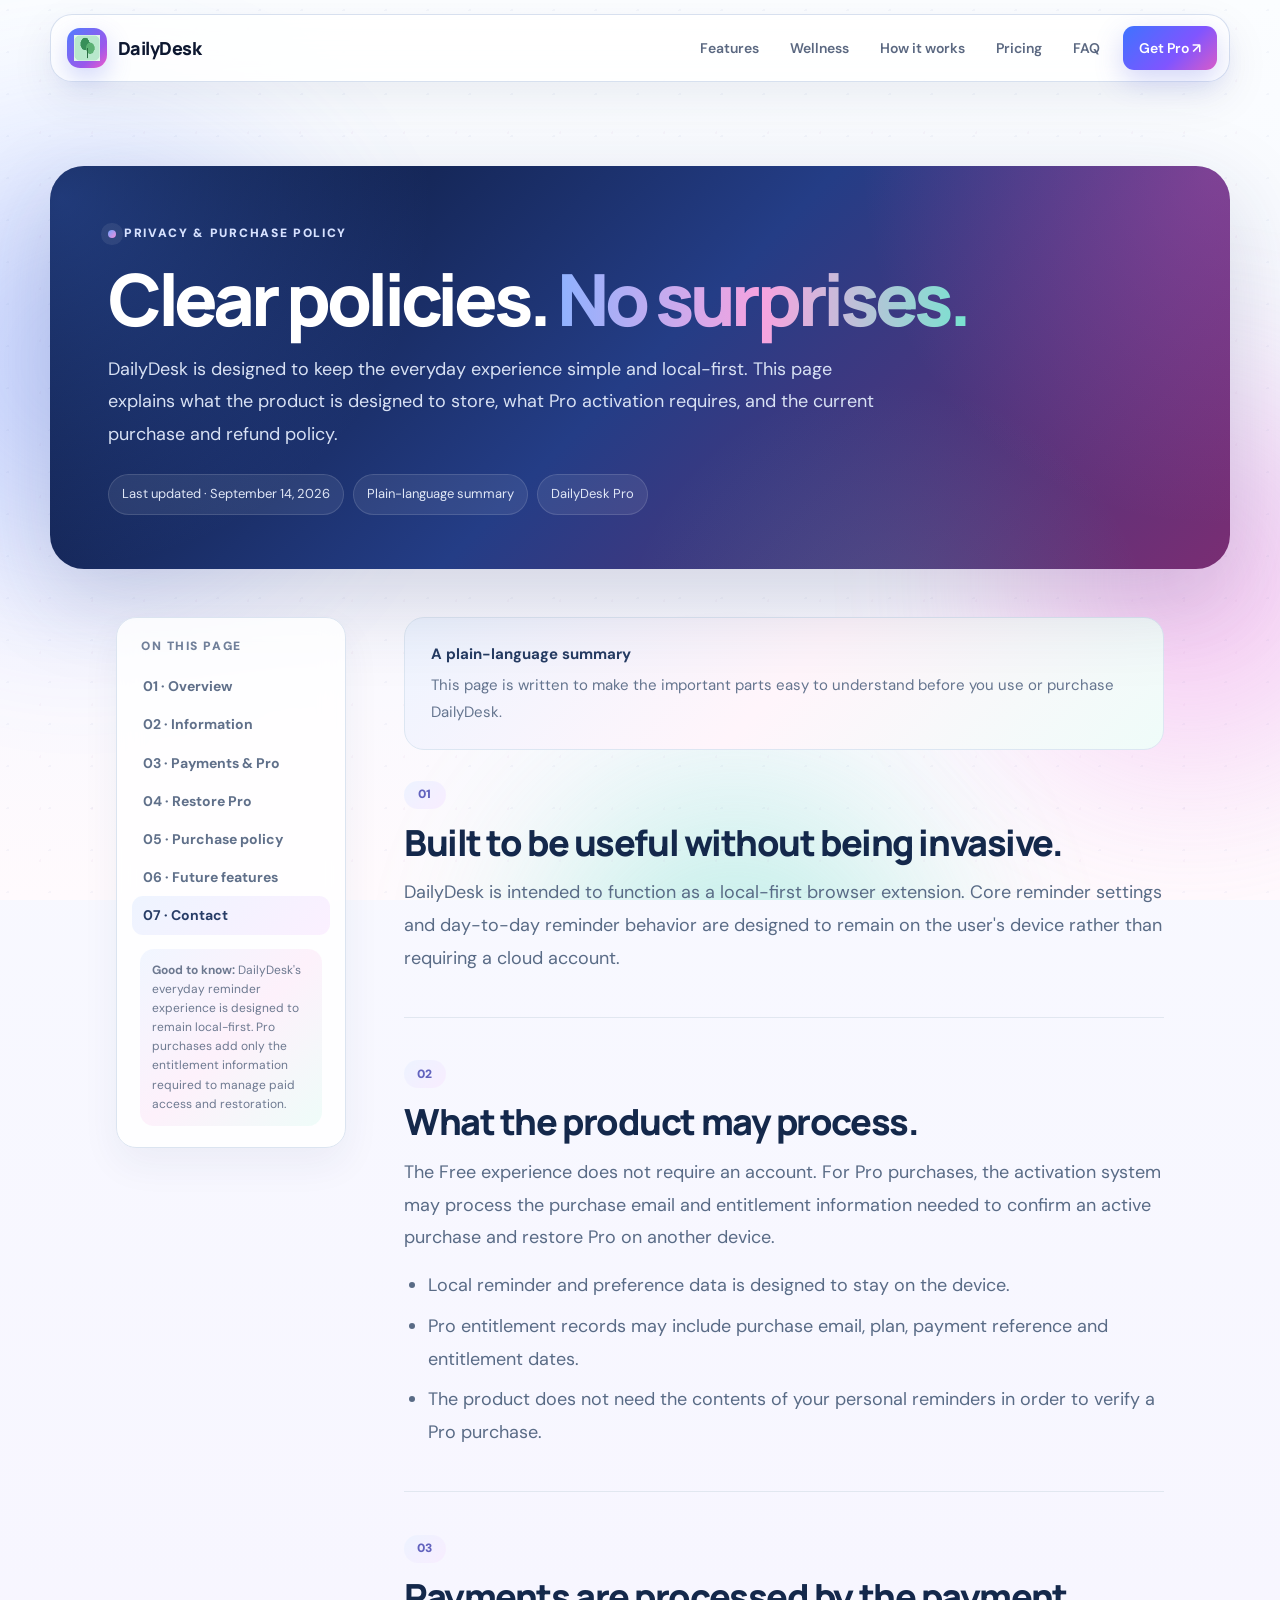
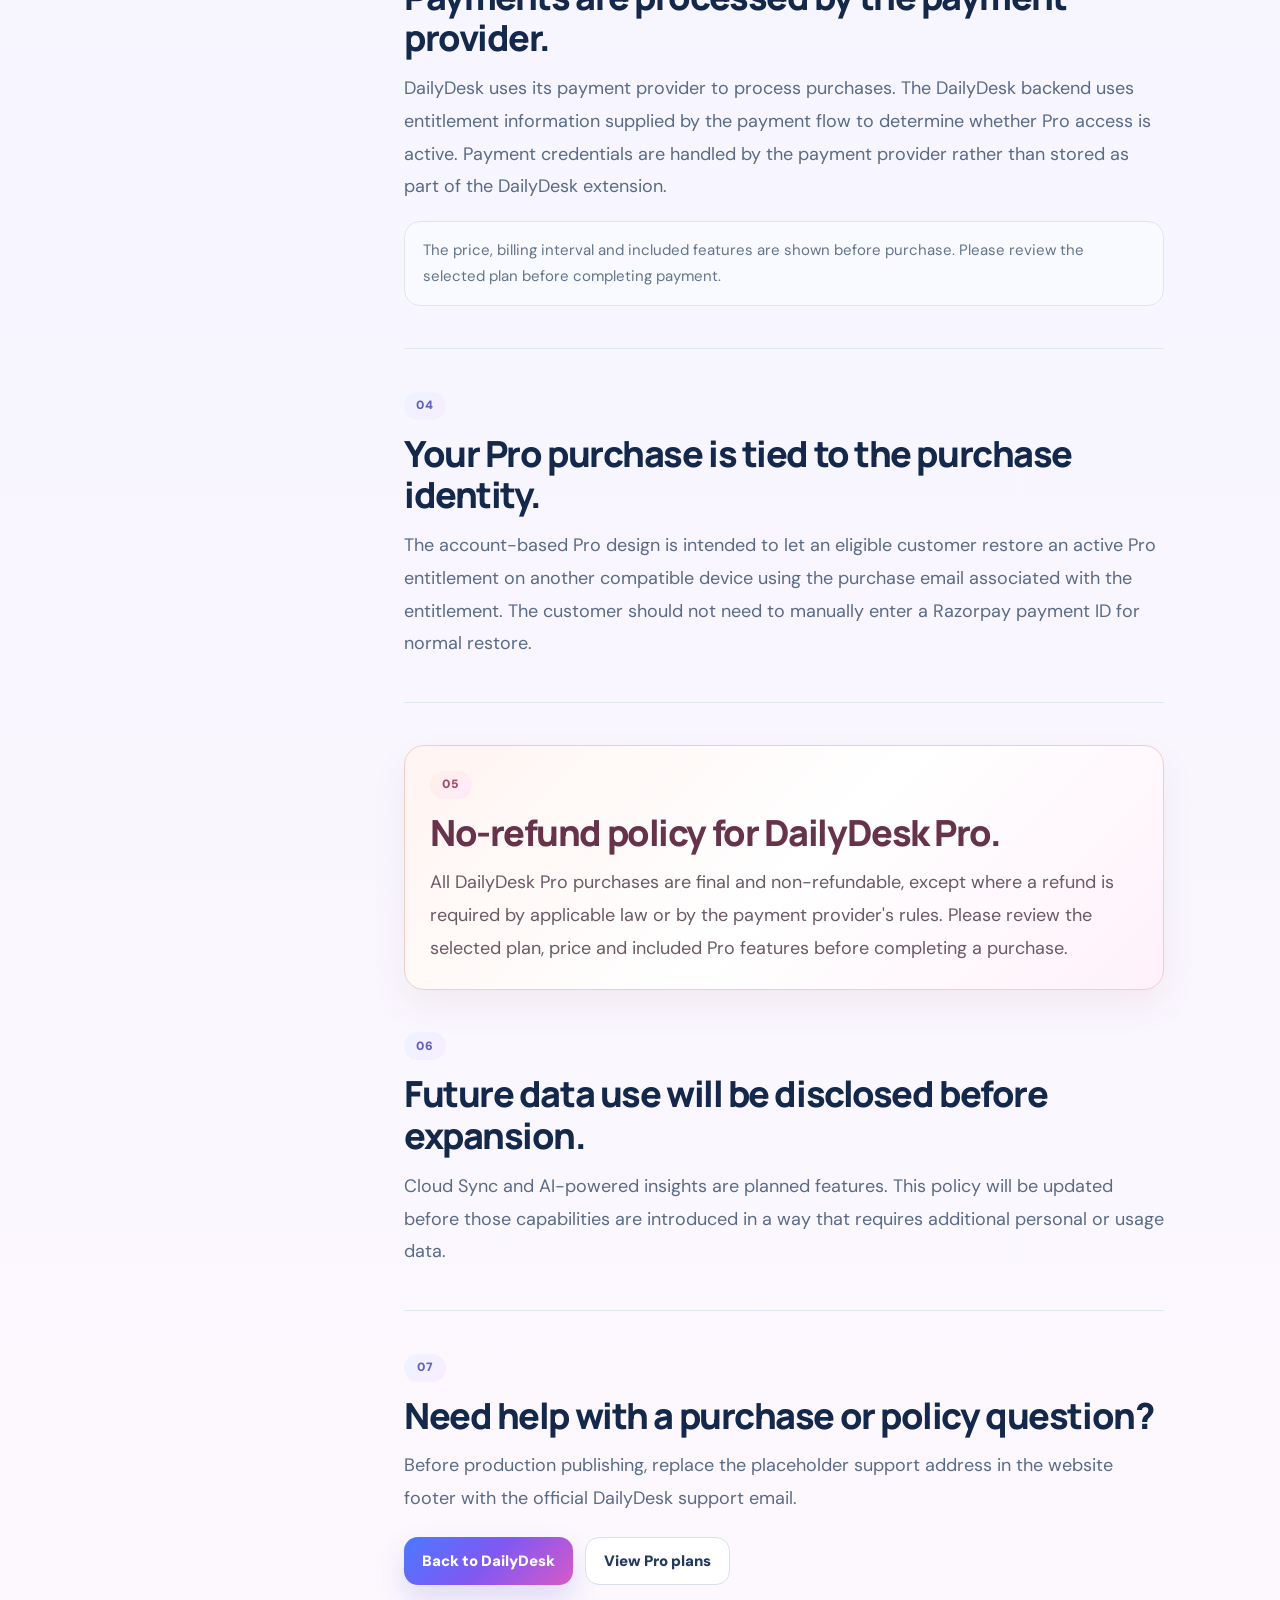
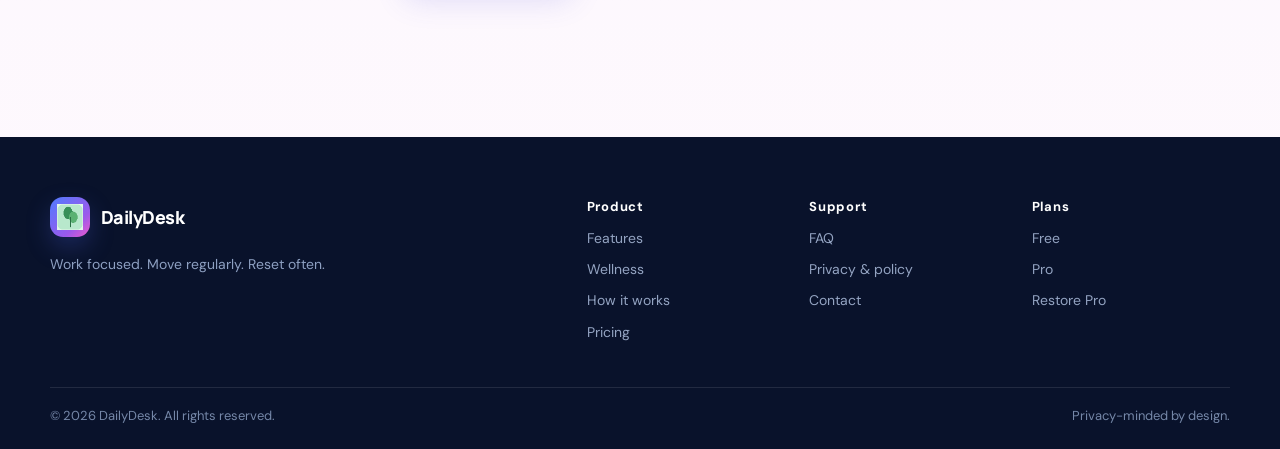
==== commit e574fc0e: "Add files via upload" ====
--- a/privacy.html
+++ b/privacy.html
@@ -8,12 +8,59 @@
   <title>DailyDesk — Privacy & Purchase Policy</title>
   <link rel="icon" href="icon128.png">
   <link rel="stylesheet" href="styles.css">
+  <style>
+    /* ==========================================================
+       DailyDesk Legal / Policy page
+       Purpose: clean, readable, professional SaaS-style legal UI.
+       ========================================================== */
+    .legal-shell{width:min(100% - 40px,1180px);margin:0 auto}
+    .legal-hero{padding:70px 0 48px}
+    .legal-hero-inner{position:relative;overflow:hidden;border-radius:34px;padding:54px 58px;background:linear-gradient(135deg,#08132f 0%,#243d86 50%,#7a2d73 100%);color:#fff;box-shadow:0 30px 90px rgba(33,45,95,.18)}
+    .legal-hero-inner:before{content:"";position:absolute;inset:-20%;background:radial-gradient(circle at 15% 20%,rgba(77,129,255,.34),transparent 25%),radial-gradient(circle at 85% 15%,rgba(240,95,205,.3),transparent 24%),radial-gradient(circle at 65% 100%,rgba(47,216,201,.16),transparent 22%);animation:legalDrift 18s ease-in-out infinite alternate}
+    .legal-hero-inner>*{position:relative;z-index:1}
+    .legal-kicker{display:inline-flex;align-items:center;gap:8px;font-size:12px;font-weight:900;letter-spacing:.14em;color:#d6e1ff}
+    .legal-kicker:before{content:"";width:8px;height:8px;border-radius:50%;background:linear-gradient(135deg,#70a2ff,#f28edc);box-shadow:0 0 0 7px rgba(255,255,255,.08)}
+    .legal-hero h1{font:800 clamp(44px,6vw,72px)/1.02 Manrope;letter-spacing:-.06em;margin:16px 0 18px;max-width:860px}
+    .legal-hero h1 span{background:linear-gradient(90deg,#8eb2ff,#f7a3df,#78e3d0);-webkit-background-clip:text;background-clip:text;color:transparent}
+    .legal-hero p{max-width:780px;margin:0;color:#d8e1f4;font-size:18px;line-height:1.8}
+    .legal-meta{display:flex;flex-wrap:wrap;gap:9px;margin-top:24px}.legal-meta span{padding:9px 13px;border:1px solid rgba(255,255,255,.13);background:rgba(255,255,255,.08);border-radius:999px;font-size:13px;color:#e0e7f6}
+
+    .legal-main{padding:0 0 110px}
+    .legal-grid{display:grid;grid-template-columns:230px minmax(0,760px);gap:58px;justify-content:center;align-items:start}
+    .legal-toc{position:sticky;top:104px}
+    .legal-toc-card{padding:19px 15px;border:1px solid #dbe4f0;border-radius:20px;background:rgba(255,255,255,.82);backdrop-filter:blur(12px);box-shadow:0 16px 38px rgba(31,52,94,.06)}
+    .legal-toc-title{font-size:12px;font-weight:900;letter-spacing:.13em;color:#71809a;padding:0 9px 11px}
+    .legal-toc a{display:block;padding:10px 11px;border-radius:11px;color:#60708a;font-size:14px;font-weight:700;line-height:1.3;transition:all .2s ease}
+    .legal-toc a:hover,.legal-toc a.active{color:#283d67;background:linear-gradient(135deg,#eef4ff,#fbf0ff)}
+    .legal-toc .toc-tip{margin:14px 8px 2px;padding:12px;border-radius:14px;background:linear-gradient(135deg,#f1f6ff,#fdf1fb,#effcf9);font-size:12px;line-height:1.6;color:#6d7990}
+
+    .legal-content{min-width:0}
+    .legal-intro{margin-bottom:30px;padding:24px 26px;border-radius:20px;background:linear-gradient(135deg,#eef4ff,#fff5fb,#effcf9);border:1px solid #dce6f2}
+    .legal-intro strong{display:block;font-size:15px;color:#253b62;margin-bottom:6px}.legal-intro span{font-size:15px;line-height:1.7;color:#65758f}
+    .legal-section{position:relative;padding:0 0 42px;margin:0 0 42px;border-bottom:1px solid #e1e7f0;scroll-margin-top:120px}
+    .legal-section:last-child{border-bottom:0;margin-bottom:0}
+    .legal-num{display:inline-flex;align-items:center;justify-content:center;min-width:42px;height:28px;padding:0 10px;border-radius:999px;background:linear-gradient(135deg,#edf3ff,#f8edff);color:#6263be;font-size:12px;font-weight:900;letter-spacing:.08em}
+    .legal-section h2{font:800 clamp(28px,3vw,36px)/1.16 Manrope;letter-spacing:-.04em;color:#14284b;margin:13px 0 13px}
+    .legal-section p,.legal-section li{font-size:18px;line-height:1.82;color:#596b86}
+    .legal-section p{margin:0}.legal-section ul{margin:15px 0 0;padding-left:24px}.legal-section li+li{margin-top:8px}
+    .legal-note{margin-top:18px;padding:16px 18px;border-radius:16px;background:#f8faff;border:1px solid #dee6f1;color:#64748b;font-size:15px;line-height:1.7}
+    .legal-callout{padding:24px 25px;border-radius:20px;background:linear-gradient(135deg,#fff4f1 0%,#fff 52%,#fff1fa 100%);border:1px solid #efcec8;box-shadow:0 16px 36px rgba(121,66,90,.07)}
+    .legal-callout .legal-num{background:linear-gradient(135deg,#fff0e8,#ffeafb);color:#a04c6c}.legal-callout h2{color:#67334a}
+    .legal-callout p{color:#6b5965}
+    .legal-actions{display:flex;flex-wrap:wrap;gap:12px;margin-top:22px}
+    .legal-actions a{min-height:48px;display:inline-flex;align-items:center;justify-content:center;padding:0 18px;border-radius:14px;font-size:15px;font-weight:900;transition:transform .2s ease,box-shadow .2s ease}
+    .legal-actions a:hover{transform:translateY(-2px)}
+    .legal-primary{color:#fff;background:linear-gradient(135deg,#4b79ff,#8158f2,#d759c7);box-shadow:0 15px 30px rgba(84,82,214,.18)}
+    .legal-secondary{color:#25395c;background:#fff;border:1px solid #d6dfeb}
+
+    @keyframes legalDrift{from{transform:translate3d(-1%,0,0) scale(1)}to{transform:translate3d(2%,-2%,0) scale(1.04)}}
+    @media(max-width:900px){.legal-shell{width:min(100% - 28px,760px)}.legal-hero{padding-top:48px}.legal-hero-inner{padding:38px 28px}.legal-grid{grid-template-columns:1fr;gap:20px}.legal-toc{position:relative;top:auto}.legal-toc-card{display:grid;grid-template-columns:repeat(2,minmax(0,1fr));gap:3px;padding:13px}.legal-toc-title{grid-column:1/-1;padding-bottom:6px}.legal-toc .toc-tip{grid-column:1/-1;margin-top:8px}.legal-toc a{padding:10px}.legal-section p,.legal-section li{font-size:17px}}
+    @media(max-width:600px){.legal-hero h1{font-size:46px}.legal-hero p{font-size:17px}.legal-content{padding:0 2px}.legal-toc-card{grid-template-columns:1fr 1fr}.legal-toc a{font-size:14px}.legal-section h2{font-size:29px}.legal-section p,.legal-section li{font-size:17px;line-height:1.75}.legal-meta span{font-size:12px}.legal-main{padding-bottom:70px}}
+    @media(prefers-reduced-motion:reduce){.legal-hero-inner:before{animation:none}}
+  </style>
 </head>
 <body class="policy-page">
-  <div class="site-bg" aria-hidden="true">
-    <div class="mesh mesh-1"></div><div class="mesh mesh-2"></div><div class="mesh mesh-3"></div>
-    <div class="stars"></div>
-  </div>
+  <div class="site-bg" aria-hidden="true"><div class="mesh mesh-1"></div><div class="mesh mesh-2"></div><div class="mesh mesh-3"></div><div class="stars"></div></div>
   <div class="scroll-progress" id="scrollProgress" aria-hidden="true"></div>
 
   <header class="header" id="top">
@@ -35,92 +82,94 @@
   </header>
 
   <main>
-    <section class="policy-hero section">
-      <div class="policy-hero-card reveal visible">
-        <span class="eyebrow">PRIVACY & PURCHASE POLICY</span>
-        <h1>Clear policies. <span>No surprises.</span></h1>
-        <p>DailyDesk is designed to keep the everyday experience simple and local-first. This page explains what the product is designed to store, what Pro activation requires, and the current purchase and refund policy.</p>
-        <div class="policy-meta">
-          <span>Last updated: September 14, 2026</span>
-          <span>Plain-language summary</span>
-          <span>DailyDesk Pro</span>
+    <section class="legal-hero">
+      <div class="legal-shell">
+        <div class="legal-hero-inner">
+          <span class="legal-kicker">PRIVACY & PURCHASE POLICY</span>
+          <h1>Clear policies. <span>No surprises.</span></h1>
+          <p>DailyDesk is designed to keep the everyday experience simple and local-first. This page explains what the product is designed to store, what Pro activation requires, and the current purchase and refund policy.</p>
+          <div class="legal-meta"><span>Last updated · September 14, 2026</span><span>Plain-language summary</span><span>DailyDesk Pro</span></div>
         </div>
       </div>
     </section>
 
-    <section class="section policy-layout">
-      <aside class="policy-nav" aria-label="Policy navigation">
-        <b>ON THIS PAGE</b>
-        <a href="#overview">Overview</a>
-        <a href="#collection">Information collected</a>
-        <a href="#payments">Payments & Pro</a>
-        <a href="#restore">Restore Pro</a>
-        <a href="#refunds">Refund policy</a>
-        <a href="#future">Future features</a>
-        <a href="#contact">Contact</a>
-      </aside>
+    <section class="legal-main">
+      <div class="legal-shell">
+        <div class="legal-grid">
+          <aside class="legal-toc" aria-label="Policy navigation">
+            <div class="legal-toc-card">
+              <div class="legal-toc-title">ON THIS PAGE</div>
+              <a href="#overview">01 · Overview</a>
+              <a href="#collection">02 · Information</a>
+              <a href="#payments">03 · Payments & Pro</a>
+              <a href="#restore">04 · Restore Pro</a>
+              <a href="#refunds">05 · Purchase policy</a>
+              <a href="#future">06 · Future features</a>
+              <a href="#contact">07 · Contact</a>
+              <div class="toc-tip"><strong>Good to know:</strong> DailyDesk's everyday reminder experience is designed to remain local-first. Pro purchases add only the entitlement information required to manage paid access and restoration.</div>
+            </div>
+          </aside>
 
-      <div class="policy-content">
-        <article class="policy-card" id="overview">
-          <span class="label">1 · OVERVIEW</span>
-          <h2>Built to be useful without being invasive.</h2>
-          <p>DailyDesk is intended to function as a local-first browser extension. Core reminder settings and day-to-day reminder behavior are designed to remain on the user's device rather than requiring a cloud account.</p>
-        </article>
+          <div class="legal-content">
+            <div class="legal-intro"><strong>A plain-language summary</strong><span>This page is written to make the important parts easy to understand before you use or purchase DailyDesk.</span></div>
 
-        <article class="policy-card" id="collection">
-          <span class="label">2 · INFORMATION</span>
-          <h2>What the product may process.</h2>
-          <p>The Free experience does not require an account. For Pro purchases, the activation system may process the purchase email and entitlement information needed to confirm an active purchase and restore Pro on another device.</p>
-          <ul>
-            <li>Local reminder and preference data is designed to stay on the device.</li>
-            <li>Pro entitlement records may include purchase email, plan, payment reference and entitlement dates.</li>
-            <li>The product does not need the contents of your personal reminders in order to verify a Pro purchase.</li>
-          </ul>
-        </article>
+            <article class="legal-section" id="overview">
+              <span class="legal-num">01</span>
+              <h2>Built to be useful without being invasive.</h2>
+              <p>DailyDesk is intended to function as a local-first browser extension. Core reminder settings and day-to-day reminder behavior are designed to remain on the user's device rather than requiring a cloud account.</p>
+            </article>
 
-        <article class="policy-card" id="payments">
-          <span class="label">3 · PAYMENTS</span>
-          <h2>Payments are processed by the payment provider.</h2>
-          <p>DailyDesk uses its payment provider to process purchases. The DailyDesk backend uses entitlement information supplied by the payment flow to determine whether Pro access is active. Payment credentials are handled by the payment provider rather than stored as part of the DailyDesk extension.</p>
-        </article>
+            <article class="legal-section" id="collection">
+              <span class="legal-num">02</span>
+              <h2>What the product may process.</h2>
+              <p>The Free experience does not require an account. For Pro purchases, the activation system may process the purchase email and entitlement information needed to confirm an active purchase and restore Pro on another device.</p>
+              <ul>
+                <li>Local reminder and preference data is designed to stay on the device.</li>
+                <li>Pro entitlement records may include purchase email, plan, payment reference and entitlement dates.</li>
+                <li>The product does not need the contents of your personal reminders in order to verify a Pro purchase.</li>
+              </ul>
+            </article>
 
-        <article class="policy-card" id="restore">
-          <span class="label">4 · PRO RESTORE</span>
-          <h2>Your Pro purchase is tied to the purchase identity.</h2>
-          <p>The account-based Pro design is intended to let an eligible customer restore an active Pro entitlement on another compatible device using the purchase email associated with the entitlement. The customer should not need to manually enter a Razorpay payment ID for normal restore.</p>
-        </article>
+            <article class="legal-section" id="payments">
+              <span class="legal-num">03</span>
+              <h2>Payments are processed by the payment provider.</h2>
+              <p>DailyDesk uses its payment provider to process purchases. The DailyDesk backend uses entitlement information supplied by the payment flow to determine whether Pro access is active. Payment credentials are handled by the payment provider rather than stored as part of the DailyDesk extension.</p>
+              <div class="legal-note">The price, billing interval and included features are shown before purchase. Please review the selected plan before completing payment.</div>
+            </article>
 
-        <article class="policy-card callout" id="refunds">
-          <span class="label">5 · PURCHASE POLICY</span>
-          <h2>No-refund policy for DailyDesk Pro.</h2>
-          <p>All DailyDesk Pro purchases are final and non-refundable, except where a refund is required by applicable law or by the payment provider's rules. Please review the selected plan, price and included Pro features before completing a purchase.</p>
-        </article>
+            <article class="legal-section" id="restore">
+              <span class="legal-num">04</span>
+              <h2>Your Pro purchase is tied to the purchase identity.</h2>
+              <p>The account-based Pro design is intended to let an eligible customer restore an active Pro entitlement on another compatible device using the purchase email associated with the entitlement. The customer should not need to manually enter a Razorpay payment ID for normal restore.</p>
+            </article>
 
-        <article class="policy-card" id="future">
-          <span class="label">6 · FUTURE FEATURES</span>
-          <h2>Future data use will be disclosed before expansion.</h2>
-          <p>Cloud Sync and AI-powered insights are planned features. This policy will be updated before those capabilities are introduced in a way that requires additional personal or usage data.</p>
-        </article>
+            <article class="legal-section legal-callout" id="refunds">
+              <span class="legal-num">05</span>
+              <h2>No-refund policy for DailyDesk Pro.</h2>
+              <p>All DailyDesk Pro purchases are final and non-refundable, except where a refund is required by applicable law or by the payment provider's rules. Please review the selected plan, price and included Pro features before completing a purchase.</p>
+            </article>
 
-        <article class="policy-card" id="contact">
-          <span class="label">7 · CONTACT</span>
-          <h2>Need help with a purchase or policy question?</h2>
-          <p>Before production publishing, replace the placeholder support address in the website footer with the official DailyDesk support email.</p>
-          <div class="policy-actions">
-            <a class="primary-action" href="index.html">Back to DailyDesk</a>
-            <a class="secondary-action" href="index.html#pricing">View Pro plans</a>
+            <article class="legal-section" id="future">
+              <span class="legal-num">06</span>
+              <h2>Future data use will be disclosed before expansion.</h2>
+              <p>Cloud Sync and AI-powered insights are planned features. This policy will be updated before those capabilities are introduced in a way that requires additional personal or usage data.</p>
+            </article>
+
+            <article class="legal-section" id="contact">
+              <span class="legal-num">07</span>
+              <h2>Need help with a purchase or policy question?</h2>
+              <p>Before production publishing, replace the placeholder support address in the website footer with the official DailyDesk support email.</p>
+              <div class="legal-actions"><a class="legal-primary" href="index.html">Back to DailyDesk</a><a class="legal-secondary" href="index.html#pricing">View Pro plans</a></div>
+            </article>
           </div>
-        </article>
+        </div>
       </div>
     </section>
   </main>
 
   <footer class="footer">
     <div class="footer-main section">
-      <div class="footer-brand">
-        <a class="brand" href="index.html"><span class="brand-icon"><img src="icon48.png" alt=""></span><span class="brand-name">DailyDesk</span></a>
-        <p>Work focused. Move regularly. Reset often.</p>
-      </div>
+      <div class="footer-brand"><a class="brand" href="index.html"><span class="brand-icon"><img src="icon48.png" alt=""></span><span class="brand-name">DailyDesk</span></a><p>Work focused. Move regularly. Reset often.</p></div>
       <div class="footer-links">
         <div><b>Product</b><a href="index.html#features">Features</a><a href="index.html#wellness">Wellness</a><a href="index.html#how">How it works</a><a href="index.html#pricing">Pricing</a></div>
         <div><b>Support</b><a href="index.html#faq">FAQ</a><a href="privacy.html">Privacy & policy</a><a href="mailto:YOUR-EMAIL@example.com">Contact</a></div>
@@ -131,24 +180,17 @@
   </footer>
 
   <script>
-    const menuBtn = document.getElementById('menuBtn');
-    const nav = document.getElementById('nav');
-    menuBtn?.addEventListener('click', () => {
-      const open = nav.classList.toggle('open');
-      menuBtn.setAttribute('aria-expanded', String(open));
-    });
-    nav?.querySelectorAll('a').forEach(a => a.addEventListener('click', () => {
-      nav.classList.remove('open');
-      menuBtn?.setAttribute('aria-expanded', 'false');
-    }));
-    const scrollProgress = document.getElementById('scrollProgress');
-    const updateProgress = () => {
-      const max = document.documentElement.scrollHeight - window.innerHeight;
-      const value = max > 0 ? (window.scrollY / max) * 100 : 0;
-      if (scrollProgress) scrollProgress.style.width = value + '%';
-    };
-    window.addEventListener('scroll', updateProgress, { passive: true });
-    updateProgress();
+    const menuBtn=document.getElementById('menuBtn');
+    const nav=document.getElementById('nav');
+    menuBtn?.addEventListener('click',()=>{const open=nav.classList.toggle('open');menuBtn.setAttribute('aria-expanded',String(open));});
+    nav?.querySelectorAll('a').forEach(a=>a.addEventListener('click',()=>{nav.classList.remove('open');menuBtn?.setAttribute('aria-expanded','false');}));
+    const progress=document.getElementById('scrollProgress');
+    const updateProgress=()=>{const max=document.documentElement.scrollHeight-window.innerHeight; if(progress)progress.style.width=(max>0?(window.scrollY/max)*100:0)+'%';};
+    window.addEventListener('scroll',updateProgress,{passive:true});updateProgress();
+    const sections=[...document.querySelectorAll('.legal-section')];
+    const toc=[...document.querySelectorAll('.legal-toc a')];
+    const observer=new IntersectionObserver(entries=>{entries.forEach(entry=>{if(entry.isIntersecting){toc.forEach(a=>a.classList.toggle('active',a.getAttribute('href')==='#'+entry.target.id));}})},{rootMargin:'-25% 0px -60% 0px',threshold:0});
+    sections.forEach(s=>observer.observe(s));
   </script>
 </body>
 </html>
